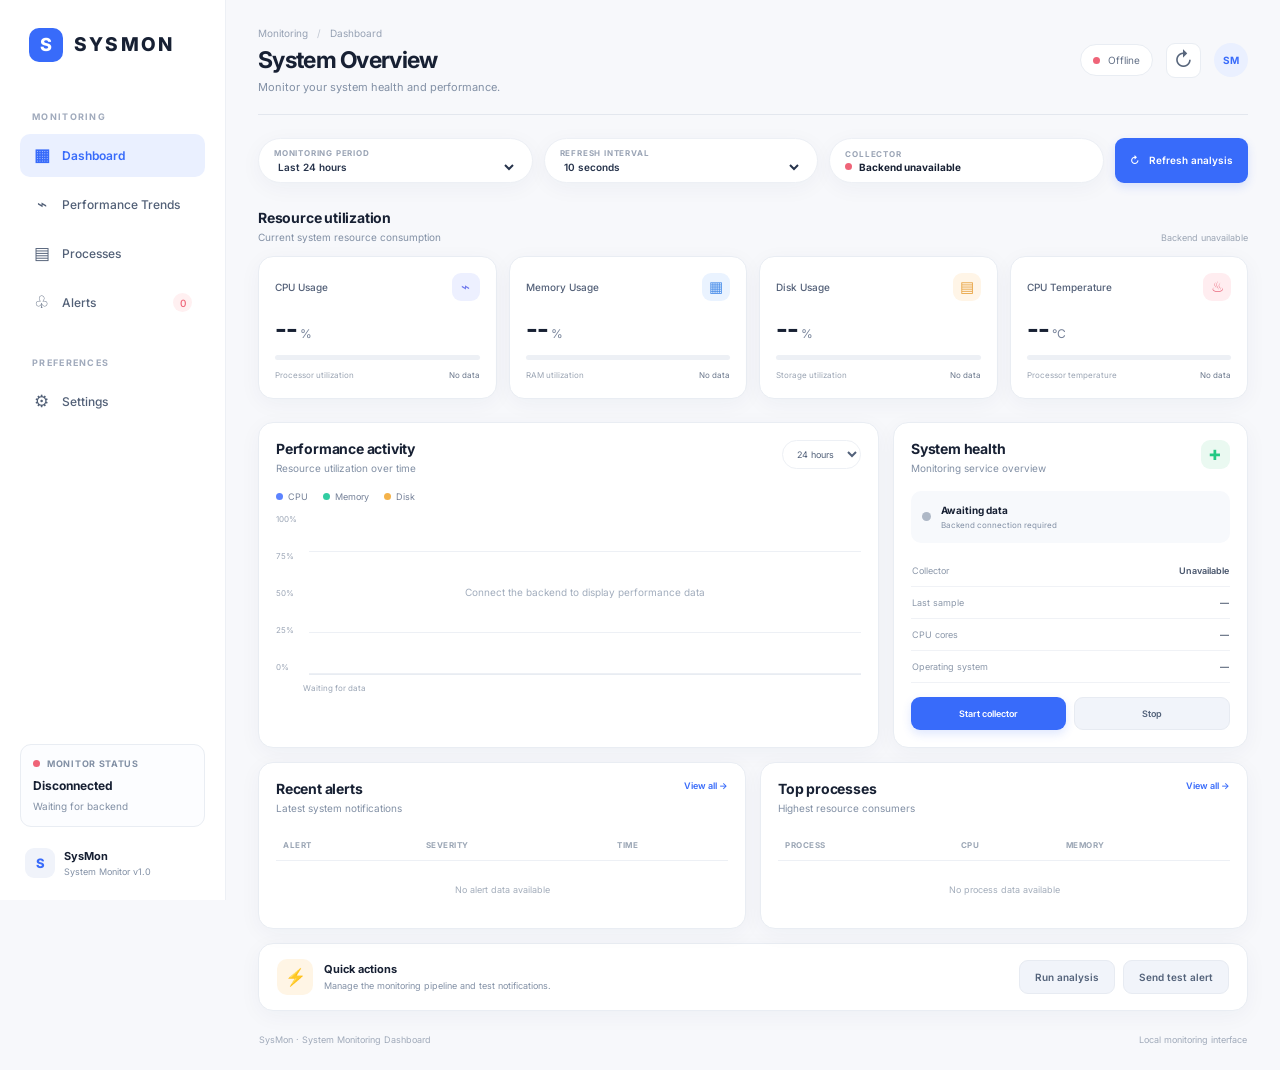
==== web/index.html @ 6d251c58 "Merge branch 'main' of https://github.com/god-of-rta/SSL_Project into backend_construction2" ====
<!DOCTYPE html>
<html lang="en">

<head>
    <meta charset="UTF-8">
    <meta name="viewport" content="width=device-width, initial-scale=1.0">
    <meta name="theme-color" content="#f7f8fb">
    <title>SysMon | System Analytics</title>
    <link rel="stylesheet" href="style.css">
</head>

<body>

    <div class="app-layout">

        <!-- LEFT SIDEBAR -->
        <aside class="sidebar">
            <a href="index.html" class="brand">
                <div class="brand-mark">S</div>
                <div class="brand-name">SYSMON</div>
            </a>

            <div class="nav-caption">MONITORING</div>

            <nav class="nav-menu">
                <a href="index.html" class="nav-item active">
                    <span class="nav-icon">▦</span>
                    <span>Dashboard</span>
                </a>
                <a href="trends.html" class="nav-item">
                    <span class="nav-icon">⌁</span>
                    <span>Performance Trends</span>
                </a>
                <a href="processes.html" class="nav-item">
                    <span class="nav-icon">▤</span>
                    <span>Processes</span>
                </a>
                <a href="alerts.html" class="nav-item">
                    <span class="nav-icon">♧</span>
                    <span>Alerts</span>
                    <span class="nav-count" id="alertBadge">0</span>
                </a>
            </nav>

            <div class="nav-caption settings-caption">PREFERENCES</div>

            <nav class="nav-menu">
                <a href="settings.html" class="nav-item">
                    <span class="nav-icon">⚙</span>
                    <span>Settings</span>
                </a>
            </nav>

            <div class="sidebar-spacer"></div>

            <div class="sidebar-status">
                <div class="status-heading">
                    <span class="status-indicator" id="sidebarDot"></span>
                    <span>MONITOR STATUS</span>
                </div>
                <strong id="sidebarStatus">Disconnected</strong>
                <small id="sidebarSubstatus">Waiting for backend</small>
            </div>

            <div class="sidebar-footer">
                <span class="footer-logo">S</span>
                <div>
                    <strong>SysMon</strong>
                    <small>System Monitor v1.0</small>
                </div>
            </div>
        </aside>


        <!-- MAIN WORKSPACE -->
        <main class="workspace">

            <!-- TOP HEADER -->
            <header class="topbar">
                <div class="page-heading">
                    <div class="breadcrumb">Monitoring <span>/</span> Dashboard</div>
                    <h1>System Overview</h1>
                    <p>Monitor your system health and performance.</p>
                </div>

                <div class="header-actions">
                    <div class="connection-pill" id="connectionPill">
                        <span class="status-indicator"></span>
                        <span id="connectionText">Offline</span>
                    </div>
                    <button class="icon-button" id="headerRefresh" title="Refresh data">↻</button>
                    <div class="user-avatar">SM</div>
                </div>
            </header>


            <!-- FILTER / CONTROL ROW -->
            <section class="filter-row">
                <div class="filter-control">
                    <label>MONITORING PERIOD</label>
                    <select id="dashboardRange">
                        <option value="1h">Last 1 hour</option>
                        <option value="24h" selected>Last 24 hours</option>
                        <option value="7d">Last 7 days</option>
                    </select>
                </div>

                <div class="filter-control">
                    <label>REFRESH INTERVAL</label>
                    <select id="refreshInterval">
                        <option value="5">5 seconds</option>
                        <option value="10" selected>10 seconds</option>
                        <option value="30">30 seconds</option>
                        <option value="60">1 minute</option>
                    </select>
                </div>

                <div class="filter-control filter-status">
                    <label>COLLECTOR</label>
                    <div class="collector-value">
                        <span class="status-indicator" id="collectorDot"></span>
                        <strong id="collectorStatus">Not running</strong>
                    </div>
                </div>

                <button class="primary-button refresh-button" id="refreshAnalysis">
                    ↻ &nbsp; Refresh analysis
                </button>
            </section>


            <!-- METRICS -->
            <section class="content-section">
                <div class="section-title-row">
                    <div>
                        <h2>Resource utilization</h2>
                        <p>Current system resource consumption</p>
                    </div>
                    <span class="section-note" id="lastUpdated">Last updated —</span>
                </div>

                <div class="metrics-grid">

                    <article class="metric-card">
                        <div class="metric-header">
                            <span class="metric-label">CPU Usage</span>
                            <span class="metric-symbol cpu-symbol">⌁</span>
                        </div>
                        <div class="metric-value-row">
                            <strong id="cpuValue">--</strong>
                            <span class="metric-unit">%</span>
                        </div>
                        <div class="metric-track">
                            <div class="metric-fill cpu-fill" id="cpuBar"></div>
                        </div>
                        <div class="metric-footer">
                            <span>Processor utilization</span>
                            <span id="cpuMeta">No data</span>
                        </div>
                    </article>

                    <article class="metric-card">
                        <div class="metric-header">
                            <span class="metric-label">Memory Usage</span>
                            <span class="metric-symbol memory-symbol">▦</span>
                        </div>
                        <div class="metric-value-row">
                            <strong id="memoryValue">--</strong>
                            <span class="metric-unit">%</span>
                        </div>
                        <div class="metric-track">
                            <div class="metric-fill memory-fill" id="memoryBar"></div>
                        </div>
                        <div class="metric-footer">
                            <span>RAM utilization</span>
                            <span id="memoryMeta">No data</span>
                        </div>
                    </article>

                    <article class="metric-card">
                        <div class="metric-header">
                            <span class="metric-label">Disk Usage</span>
                            <span class="metric-symbol disk-symbol">▤</span>
                        </div>
                        <div class="metric-value-row">
                            <strong id="diskValue">--</strong>
                            <span class="metric-unit">%</span>
                        </div>
                        <div class="metric-track">
                            <div class="metric-fill disk-fill" id="diskBar"></div>
                        </div>
                        <div class="metric-footer">
                            <span>Storage utilization</span>
                            <span id="diskMeta">No data</span>
                        </div>
                    </article>

                    <article class="metric-card">
                        <div class="metric-header">
                            <span class="metric-label">CPU Temperature</span>
                            <span class="metric-symbol temp-symbol">♨</span>
                        </div>
                        <div class="metric-value-row">
                            <strong id="temperatureValue">--</strong>
                            <span class="metric-unit">°C</span>
                        </div>
                        <div class="metric-track">
                            <div class="metric-fill temp-fill" id="temperatureBar"></div>
                        </div>
                        <div class="metric-footer">
                            <span>Processor temperature</span>
                            <span id="temperatureMeta">No data</span>
                        </div>
                    </article>
                </div>
            </section>


            <!-- CHART + SYSTEM HEALTH -->
            <section class="middle-grid">

                <article class="panel activity-panel">
                    <div class="panel-heading">
                        <div>
                            <h2>Performance activity</h2>
                            <p>Resource utilization over time</p>
                        </div>
                        <select id="chartRange" class="small-select">
                            <option value="1h">1 hour</option>
                            <option value="24h" selected>24 hours</option>
                            <option value="7d">7 days</option>
                        </select>
                    </div>

                    <div class="chart-legend">
                        <span><i class="legend-dot cpu-legend"></i> CPU</span>
                        <span><i class="legend-dot memory-legend"></i> Memory</span>
                        <span><i class="legend-dot disk-legend"></i> Disk</span>
                    </div>

                    <div class="chart-container">
                        <div class="chart-y-labels">
                            <span>100%</span>
                            <span>75%</span>
                            <span>50%</span>
                            <span>25%</span>
                            <span>0%</span>
                        </div>
                        <div class="chart-area" id="performanceChart">
                            <div class="chart-empty">Waiting for monitoring data</div>
                        </div>
                    </div>
                    <div class="chart-x-labels" id="chartLabels">
                        <span>Waiting for data</span>
                    </div>
                </article>


                <article class="panel health-panel">
                    <div class="panel-heading">
                        <div>
                            <h2>System health</h2>
                            <p>Monitoring service overview</p>
                        </div>
                        <span class="health-icon">✚</span>
                    </div>

                    <div class="health-status" id="healthStatus">
                        <span class="health-status-dot"></span>
                        <div>
                            <strong>Awaiting data</strong>
                            <small>Backend connection required</small>
                        </div>
                    </div>

                    <div class="health-row">
                        <span>Collector</span>
                        <strong id="healthCollector">Unknown</strong>
                    </div>
                    <div class="health-row">
                        <span>Last sample</span>
                        <strong id="healthSample">—</strong>
                    </div>
                    <div class="health-row">
                        <span>CPU cores</span>
                        <strong id="healthCores">—</strong>
                    </div>
                    <div class="health-row">
                        <span>Operating system</span>
                        <strong id="healthOS">—</strong>
                    </div>

                    <div class="health-actions">
                        <button class="primary-button" id="startCollector">Start collector</button>
                        <button class="secondary-button" id="stopCollector">Stop</button>
                    </div>
                </article>
            </section>


            <!-- ALERTS + PROCESSES -->
            <section class="bottom-grid">

                <article class="panel table-panel">
                    <div class="panel-heading">
                        <div>
                            <h2>Recent alerts</h2>
                            <p>Latest system notifications</p>
                        </div>
                        <a href="alerts.html" class="view-link">View all →</a>
                    </div>

                    <div class="table-wrap">
                        <table>
                            <thead>
                                <tr>
                                    <th>ALERT</th>
                                    <th>SEVERITY</th>
                                    <th>TIME</th>
                                </tr>
                            </thead>
                            <tbody id="recentAlerts">
                                <tr>
                                    <td colspan="3" class="empty-cell">No alert data available</td>
                                </tr>
                            </tbody>
                        </table>
                    </div>
                </article>


                <article class="panel table-panel">
                    <div class="panel-heading">
                        <div>
                            <h2>Top processes</h2>
                            <p>Highest resource consumers</p>
                        </div>
                        <a href="processes.html" class="view-link">View all →</a>
                    </div>

                    <div class="table-wrap">
                        <table>
                            <thead>
                                <tr>
                                    <th>PROCESS</th>
                                    <th>CPU</th>
                                    <th>MEMORY</th>
                                </tr>
                            </thead>
                            <tbody id="topProcesses">
                                <tr>
                                    <td colspan="3" class="empty-cell">No process data available</td>
                                </tr>
                            </tbody>
                        </table>
                    </div>
                </article>
            </section>


            <!-- SYSTEM CONTROLS -->
            <section class="panel action-panel">
                <div class="action-description">
                    <div class="action-icon">⚡</div>
                    <div>
                        <h2>Quick actions</h2>
                        <p>Manage the monitoring pipeline and test notifications.</p>
                    </div>
                </div>
                <div class="action-buttons">
                    <button class="secondary-button" id="runPipeline">Run analysis</button>
                    <button class="secondary-button" id="sendTestAlert">Send test alert</button>
                </div>
            </section>


            <footer class="page-footer">
                <span>SysMon · System Monitoring Dashboard</span>
                <span>Local monitoring interface</span>
            </footer>

        </main>
    </div>

    <div class="toast-container" id="toastContainer" aria-live="polite"></div>

    <script src="js/app.js"></script>
</body>

</html>
---- web/style.css ----
@import url('https://fonts.googleapis.com/css2?family=Inter:wght@400;500;600;700;800&display=swap');

:root {
    --bg: #f7f8fb;
    --white: #ffffff;
    --text: #172033;
    --muted: #8290a5;
    --blue: #386bfa;
    --blue-soft: #eaf0ff;
    --border: #e9edf3;
    --green: #22c983;
    --orange: #f5ad36;
    --red: #ef6478;
    --shadow: 0 5px 22px rgba(34, 53, 87, .045);
}

* {
    margin: 0;
    padding: 0;
    box-sizing: border-box;
}

body {
    background: var(--bg);
    color: var(--text);
    font-family: 'Inter', 'Segoe UI', Arial, sans-serif;
    font-size: 13px;
    -webkit-font-smoothing: antialiased;
}

button,
select {
    font: inherit;
}

button {
    cursor: pointer;
}

.app-layout {
    display: flex;
    min-height: 100vh;
}

/* SIDEBAR */

.sidebar {
    width: 226px;
    min-width: 226px;
    min-height: 100vh;
    position: sticky;
    top: 0;
    height: 100vh;
    background: var(--white);
    border-right: 1px solid #edf0f5;
    padding: 23px 20px 18px;
    display: flex;
    flex-direction: column;
}

.brand {
    display: flex;
    align-items: center;
    gap: 11px;
    text-decoration: none;
    color: var(--text);
    padding: 0 9px;
    height: 43px;
    margin-bottom: 45px;
}

.brand-mark {
    height: 34px;
    width: 34px;
    border-radius: 10px;
    background: var(--blue);
    color: white;
    display: grid;
    place-items: center;
    font-size: 18px;
    font-weight: 800;
}

.brand-name {
    font-size: 19px;
    font-weight: 800;
    letter-spacing: 2.2px;
}

.nav-caption {
    color: #a0aabc;
    font-size: 9px;
    font-weight: 700;
    letter-spacing: 1.3px;
    padding: 0 12px;
    margin-bottom: 12px;
}

.nav-menu {
    display: flex;
    flex-direction: column;
    gap: 6px;
}

.nav-item {
    display: flex;
    align-items: center;
    gap: 12px;
    height: 43px;
    padding: 0 13px;
    text-decoration: none;
    color: #526077;
    font-size: 12px;
    font-weight: 500;
    border-radius: 10px;
    transition: .18s ease;
}

.nav-item:hover {
    background: #f4f6fc;
    color: var(--blue);
}

.nav-item.active {
    background: var(--blue-soft);
    color: var(--blue);
    font-weight: 600;
}

.nav-icon {
    width: 17px;
    text-align: center;
    font-size: 17px;
    line-height: 1;
}

.nav-count {
    margin-left: auto;
    min-width: 19px;
    height: 19px;
    padding: 0 5px;
    display: grid;
    place-items: center;
    border-radius: 20px;
    background: #fff0f1;
    color: var(--red);
    font-size: 10px;
}

.settings-caption {
    margin-top: 33px;
}

.sidebar-spacer {
    flex: 1;
}

.sidebar-status {
    border: 1px solid var(--border);
    border-radius: 11px;
    padding: 13px 12px;
    background: #fcfdff;
    margin-bottom: 17px;
}

.status-heading {
    display: flex;
    align-items: center;
    gap: 7px;
    color: var(--muted);
    font-size: 9px;
    font-weight: 700;
    letter-spacing: .7px;
    margin-bottom: 9px;
}

.status-indicator {
    height: 7px;
    width: 7px;
    background: #a9b2c1;
    border-radius: 50%;
    display: inline-block;
    flex-shrink: 0;
}

.status-indicator.online {
    background: var(--green);
    box-shadow: 0 0 0 3px #e6f8ef;
}

.status-indicator.offline {
    background: var(--red);
}

.sidebar-status>strong {
    display: block;
    font-size: 12px;
    margin-bottom: 4px;
}

.sidebar-status>small {
    color: var(--muted);
    font-size: 10px;
}

.sidebar-footer {
    display: flex;
    align-items: center;
    gap: 9px;
    padding: 4px 5px;
}

.footer-logo {
    width: 30px;
    height: 30px;
    background: #f0f3fa;
    border-radius: 9px;
    display: grid;
    place-items: center;
    color: var(--blue);
    font-weight: 800;
}

.sidebar-footer strong,
.sidebar-footer small {
    display: block;
}

.sidebar-footer strong {
    font-size: 11px;
}

.sidebar-footer small {
    color: var(--muted);
    font-size: 9px;
    margin-top: 3px;
}

/* WORKSPACE */

.workspace {
    flex: 1;
    min-width: 0;
    max-width: 1800px;
    padding: 27px 32px 20px;
    margin: 0 auto;
}

.topbar {
    min-height: 63px;
    display: flex;
    align-items: center;
    justify-content: space-between;
    padding-bottom: 20px;
    border-bottom: 1px solid #e3e7ee;
    margin-bottom: 23px;
}

.breadcrumb {
    color: #97a2b4;
    font-size: 10px;
    margin-bottom: 7px;
}

.breadcrumb span {
    margin: 0 6px;
    color: #c0c7d2;
}

.page-heading h1 {
    font-size: 23px;
    line-height: 1.25;
    font-weight: 700;
    letter-spacing: -.7px;
}

.page-heading p {
    font-size: 11px;
    color: var(--muted);
    margin-top: 5px;
}

.header-actions {
    display: flex;
    align-items: center;
    gap: 13px;
}

.connection-pill {
    display: flex;
    align-items: center;
    gap: 8px;
    color: #647187;
    font-size: 10px;
    background: white;
    border: 1px solid var(--border);
    border-radius: 30px;
    padding: 9px 12px;
}

.icon-button {
    border: 1px solid var(--border);
    background: white;
    color: #58667c;
    border-radius: 9px;
    height: 35px;
    width: 35px;
    font-size: 20px;
}

.icon-button:hover {
    color: var(--blue);
    background: var(--blue-soft);
}

.user-avatar {
    width: 34px;
    height: 34px;
    border-radius: 50%;
    display: grid;
    place-items: center;
    color: var(--blue);
    background: var(--blue-soft);
    font-size: 10px;
    font-weight: 700;
}

/* FILTERS */

.filter-row {
    display: grid;
    grid-template-columns: 1fr 1fr 1fr auto;
    gap: 11px;
    margin-bottom: 26px;
    align-items: end;
}

.filter-control {
    height: 45px;
    border-radius: 28px;
    background: white;
    border: 1px solid #edf0f5;
    padding: 5px 15px 4px;
    display: flex;
    flex-direction: column;
    justify-content: center;
    box-shadow: var(--shadow);
}

.filter-control label {
    color: #9aa4b5;
    font-size: 8px;
    letter-spacing: .8px;
    font-weight: 700;
    margin-bottom: 2px;
}

.filter-control select {
    border: 0;
    outline: 0;
    background: transparent;
    color: #26334b;
    font-size: 10px;
    font-weight: 600;
    width: 100%;
    cursor: pointer;
}

.collector-value {
    display: flex;
    align-items: center;
    gap: 7px;
    font-size: 10px;
}

.primary-button,
.secondary-button {
    border: 0;
    border-radius: 9px;
    min-height: 39px;
    padding: 0 15px;
    font-size: 10px;
    font-weight: 600;
    transition: .2s ease;
}

.primary-button {
    background: var(--blue);
    color: white;
    box-shadow: 0 4px 10px rgba(56, 107, 250, .16);
}

.primary-button:hover {
    background: #2858df;
    transform: translateY(-1px);
}

.secondary-button {
    background: #f1f4fa;
    color: #53627a;
    border: 1px solid #e7ebf2;
}

.secondary-button:hover {
    background: #e8edfa;
    color: var(--blue);
}

.refresh-button {
    height: 45px;
    white-space: nowrap;
}

/* SECTION HEADINGS */

.content-section {
    margin-bottom: 23px;
}

.section-title-row {
    display: flex;
    align-items: end;
    justify-content: space-between;
    margin-bottom: 13px;
}

.section-title-row h2,
.panel-heading h2 {
    font-size: 14px;
    font-weight: 700;
    letter-spacing: -.2px;
}

.section-title-row p,
.panel-heading p {
    color: var(--muted);
    font-size: 10px;
    margin-top: 5px;
}

.section-note {
    font-size: 9px;
    color: #9ba5b4;
}

/* METRICS */

.metrics-grid {
    display: grid;
    grid-template-columns: repeat(4, minmax(0, 1fr));
    gap: 12px;
}

.metric-card {
    background: white;
    border: 1px solid #e9edf3;
    border-radius: 15px;
    min-height: 143px;
    padding: 16px 16px 13px;
    box-shadow: var(--shadow);
    transition: .2s ease;
}

.metric-card:hover,
.panel:hover {
    box-shadow: 0 8px 25px rgba(34, 53, 87, .065);
}

.metric-header {
    display: flex;
    align-items: center;
    justify-content: space-between;
}

.metric-label {
    font-size: 10px;
    color: #536078;
    font-weight: 500;
}

.metric-symbol {
    width: 28px;
    height: 28px;
    display: grid;
    place-items: center;
    border-radius: 9px;
    font-size: 15px;
}

.cpu-symbol {
    background: #edf0ff;
    color: #6f79ed;
}

.memory-symbol {
    background: #eaf3ff;
    color: #478ce9;
}

.disk-symbol {
    background: #fff5e7;
    color: #e7a03c;
}

.temp-symbol {
    background: #ffedf0;
    color: #e9697d;
}

.metric-value-row {
    display: flex;
    align-items: baseline;
    gap: 3px;
    margin: 12px 0 11px;
}

.metric-value-row strong {
    font-size: 26px;
    font-weight: 700;
    letter-spacing: -1px;
}

.metric-unit {
    font-size: 12px;
    color: #758198;
}

.metric-track {
    height: 5px;
    border-radius: 20px;
    background: #edf0f5;
    overflow: hidden;
}

.metric-fill {
    height: 100%;
    width: 0;
    border-radius: 20px;
    transition: width .4s ease;
}

.cpu-fill {
    background: #777cf0;
}

.memory-fill {
    background: #5592f3;
}

.disk-fill {
    background: #f2b24c;
}

.temp-fill {
    background: #ed7785;
}

.metric-footer {
    display: flex;
    justify-content: space-between;
    gap: 8px;
    color: #9aa4b3;
    font-size: 8px;
    margin-top: 10px;
}

.metric-footer span:last-child {
    color: #68758a;
}

/* PANELS AND CHARTS */

.middle-grid {
    display: grid;
    grid-template-columns: minmax(0, 1.75fr) minmax(250px, 1fr);
    gap: 14px;
    margin-bottom: 14px;
}

.panel {
    background: white;
    border: 1px solid #e9edf3;
    border-radius: 15px;
    box-shadow: var(--shadow);
    padding: 17px;
    min-width: 0;
    transition: box-shadow .2s ease;
}

.panel-heading {
    display: flex;
    justify-content: space-between;
    align-items: flex-start;
    gap: 10px;
}

.small-select {
    border: 1px solid #edf0f5;
    border-radius: 20px;
    padding: 7px 10px;
    color: #52617a;
    background: white;
    font-size: 9px;
    outline: none;
}

.chart-legend {
    display: flex;
    gap: 15px;
    margin-top: 17px;
    margin-bottom: 9px;
}

.chart-legend span {
    display: flex;
    align-items: center;
    gap: 5px;
    color: #758198;
    font-size: 9px;
}

.legend-dot {
    height: 7px;
    width: 7px;
    border-radius: 50%;
}

.cpu-legend {
    background: #5c83ff;
}

.memory-legend {
    background: #32cda2;
}

.disk-legend {
    background: #f4b24a;
}

.chart-container {
    height: 164px;
    display: flex;
    gap: 12px;
}

.chart-y-labels {
    display: flex;
    flex-direction: column;
    justify-content: space-between;
    color: #9ca6b6;
    font-size: 8px;
    padding: 3px 0;
}

.chart-area {
    flex: 1;
    position: relative;
    min-width: 0;
    background: repeating-linear-gradient(to bottom,
            transparent 0,
            transparent calc(25% - 1px),
            #edf0f5 calc(25% - 1px),
            #edf0f5 25%);
    border-bottom: 1px solid #e8ecf2;
}

.chart-empty {
    position: absolute;
    inset: 0;
    display: grid;
    place-items: center;
    color: #a2adbd;
    font-size: 10px;
}

.chart-svg {
    width: 100%;
    height: 100%;
    overflow: visible;
}

.chart-x-labels {
    display: flex;
    justify-content: space-between;
    padding: 8px 0 0 27px;
    color: #9aa5b5;
    font-size: 8px;
}

/* HEALTH PANEL */

.health-icon {
    width: 29px;
    height: 29px;
    display: grid;
    place-items: center;
    border-radius: 9px;
    color: var(--green);
    background: #eaf9f1;
    font-size: 14px;
}

.health-status {
    display: flex;
    align-items: center;
    gap: 10px;
    padding: 13px 11px;
    margin: 17px 0 12px;
    border-radius: 10px;
    background: #f7f9fc;
}

.health-status-dot {
    height: 9px;
    width: 9px;
    border-radius: 50%;
    background: #aeb8c6;
}

.health-status strong,
.health-status small {
    display: block;
}

.health-status strong {
    font-size: 10px;
}

.health-status small {
    font-size: 8px;
    color: var(--muted);
    margin-top: 4px;
}

.health-row {
    display: flex;
    justify-content: space-between;
    gap: 10px;
    padding: 10px 1px;
    border-bottom: 1px solid #f0f2f6;
    font-size: 9px;
}

.health-row span {
    color: #8c98aa;
}

.health-row strong {
    color: #46536a;
    font-size: 9px;
    font-weight: 600;
    text-align: right;
}

.health-actions {
    display: flex;
    gap: 8px;
    margin-top: 14px;
}

.health-actions button {
    flex: 1;
    min-height: 33px;
    padding: 0 8px;
    font-size: 9px;
}

/* TABLES */

.bottom-grid {
    display: grid;
    grid-template-columns: repeat(2, minmax(0, 1fr));
    gap: 14px;
    margin-bottom: 14px;
}

.table-panel {
    padding: 17px 17px 10px;
}

.view-link {
    color: var(--blue);
    text-decoration: none;
    font-size: 9px;
    font-weight: 600;
    white-space: nowrap;
}

.view-link:hover {
    text-decoration: underline;
}

.table-wrap {
    width: 100%;
    overflow-x: auto;
    margin-top: 16px;
}

table {
    width: 100%;
    border-collapse: collapse;
    text-align: left;
    white-space: nowrap;
}

thead th {
    color: #9ba6b5;
    font-size: 8px;
    font-weight: 700;
    letter-spacing: .5px;
    padding: 10px 7px;
    border-bottom: 1px solid #edf0f5;
}

tbody td {
    font-size: 9px;
    color: #536078;
    padding: 12px 7px;
    border-bottom: 1px solid #f1f3f7;
}

tbody tr:last-child td {
    border-bottom: 0;
}

.empty-cell {
    text-align: center;
    color: #a3adbb;
    padding: 23px 5px;
}

.severity {
    display: inline-block;
    padding: 4px 7px;
    border-radius: 5px;
    font-size: 8px;
    font-weight: 600;
}

.severity.critical {
    color: #d94c61;
    background: #fff0f1;
}

.severity.warning {
    color: #c58a26;
    background: #fff7e8;
}

.severity.info {
    color: #417edb;
    background: #edf4ff;
}

/* QUICK ACTIONS */

.action-panel {
    display: flex;
    align-items: center;
    justify-content: space-between;
    gap: 18px;
    padding: 15px 18px;
    margin-bottom: 18px;
}

.action-description {
    display: flex;
    align-items: center;
    gap: 11px;
}

.action-icon {
    height: 36px;
    width: 36px;
    display: grid;
    place-items: center;
    color: #e8a137;
    background: #fff5e5;
    border-radius: 10px;
    font-size: 17px;
}

.action-description h2 {
    font-size: 11px;
    margin-bottom: 4px;
}

.action-description p {
    font-size: 9px;
    color: var(--muted);
}

.action-buttons {
    display: flex;
    gap: 8px;
}

.action-buttons button {
    min-height: 34px;
}

.page-footer {
    display: flex;
    justify-content: space-between;
    color: #a0aaba;
    font-size: 9px;
    padding: 5px 1px;
}

/* TOASTS */

.toast-container {
    position: fixed;
    top: 20px;
    right: 20px;
    z-index: 1000;
    display: flex;
    flex-direction: column;
    gap: 9px;
}

.toast {
    background: white;
    border: 1px solid var(--border);
    box-shadow: 0 8px 28px rgba(20, 35, 60, .12);
    border-radius: 10px;
    padding: 13px 16px;
    min-width: 240px;
    max-width: 340px;
    font-size: 11px;
    animation: toast-in .2s ease;
}

.toast.success {
    border-left: 3px solid var(--green);
}

.toast.error {
    border-left: 3px solid var(--red);
}

.toast.info {
    border-left: 3px solid var(--blue);
}

@keyframes toast-in {
    from {
        opacity: 0;
        transform: translateY(-7px);
    }

    to {
        opacity: 1;
        transform: translateY(0);
    }
}

/* RESPONSIVE */

@media (min-width: 1500px) {
    .workspace {
        padding-left: 42px;
        padding-right: 42px;
    }

    .metric-card {
        min-height: 153px;
        padding: 19px;
    }
}

@media (max-width: 1100px) {
    .workspace {
        padding: 24px 20px;
    }

    .sidebar {
        width: 205px;
        min-width: 205px;
    }

    .filter-row {
        grid-template-columns: repeat(2, minmax(0, 1fr));
    }

    .metrics-grid {
        grid-template-columns: repeat(2, minmax(0, 1fr));
    }

    .middle-grid {
        grid-template-columns: minmax(0, 1.4fr) minmax(230px, 1fr);
    }
}

@media (max-width: 760px) {
    .sidebar {
        width: 65px;
        min-width: 65px;
        padding: 18px 8px;
    }

    .brand {
        padding: 0;
        justify-content: center;
        margin-bottom: 35px;
    }

    .brand-name,
    .nav-caption,
    .nav-item span:not(.nav-icon),
    .sidebar-status,
    .sidebar-footer>div {
        display: none;
    }

    .nav-item {
        justify-content: center;
        padding: 0;
    }

    .nav-icon {
        font-size: 19px;
    }

    .workspace {
        padding: 19px 13px;
    }

    .middle-grid,
    .bottom-grid {
        grid-template-columns: 1fr;
    }

    .filter-row {
        grid-template-columns: 1fr 1fr;
    }

    .filter-status {
        display: none;
    }

    .topbar {
        align-items: flex-start;
    }

    .page-heading h1 {
        font-size: 19px;
    }

    .connection-pill {
        display: none;
    }

    .action-panel {
        align-items: flex-start;
        flex-direction: column;
    }
}

@media (max-width: 450px) {
    .metrics-grid {
        grid-template-columns: 1fr;
    }

    .filter-row {
        grid-template-columns: 1fr;
    }

    .refresh-button {
        width: 100%;
    }

    .header-actions {
        gap: 6px;
    }

    .page-footer {
        flex-direction: column;
        gap: 6px;
    }
}
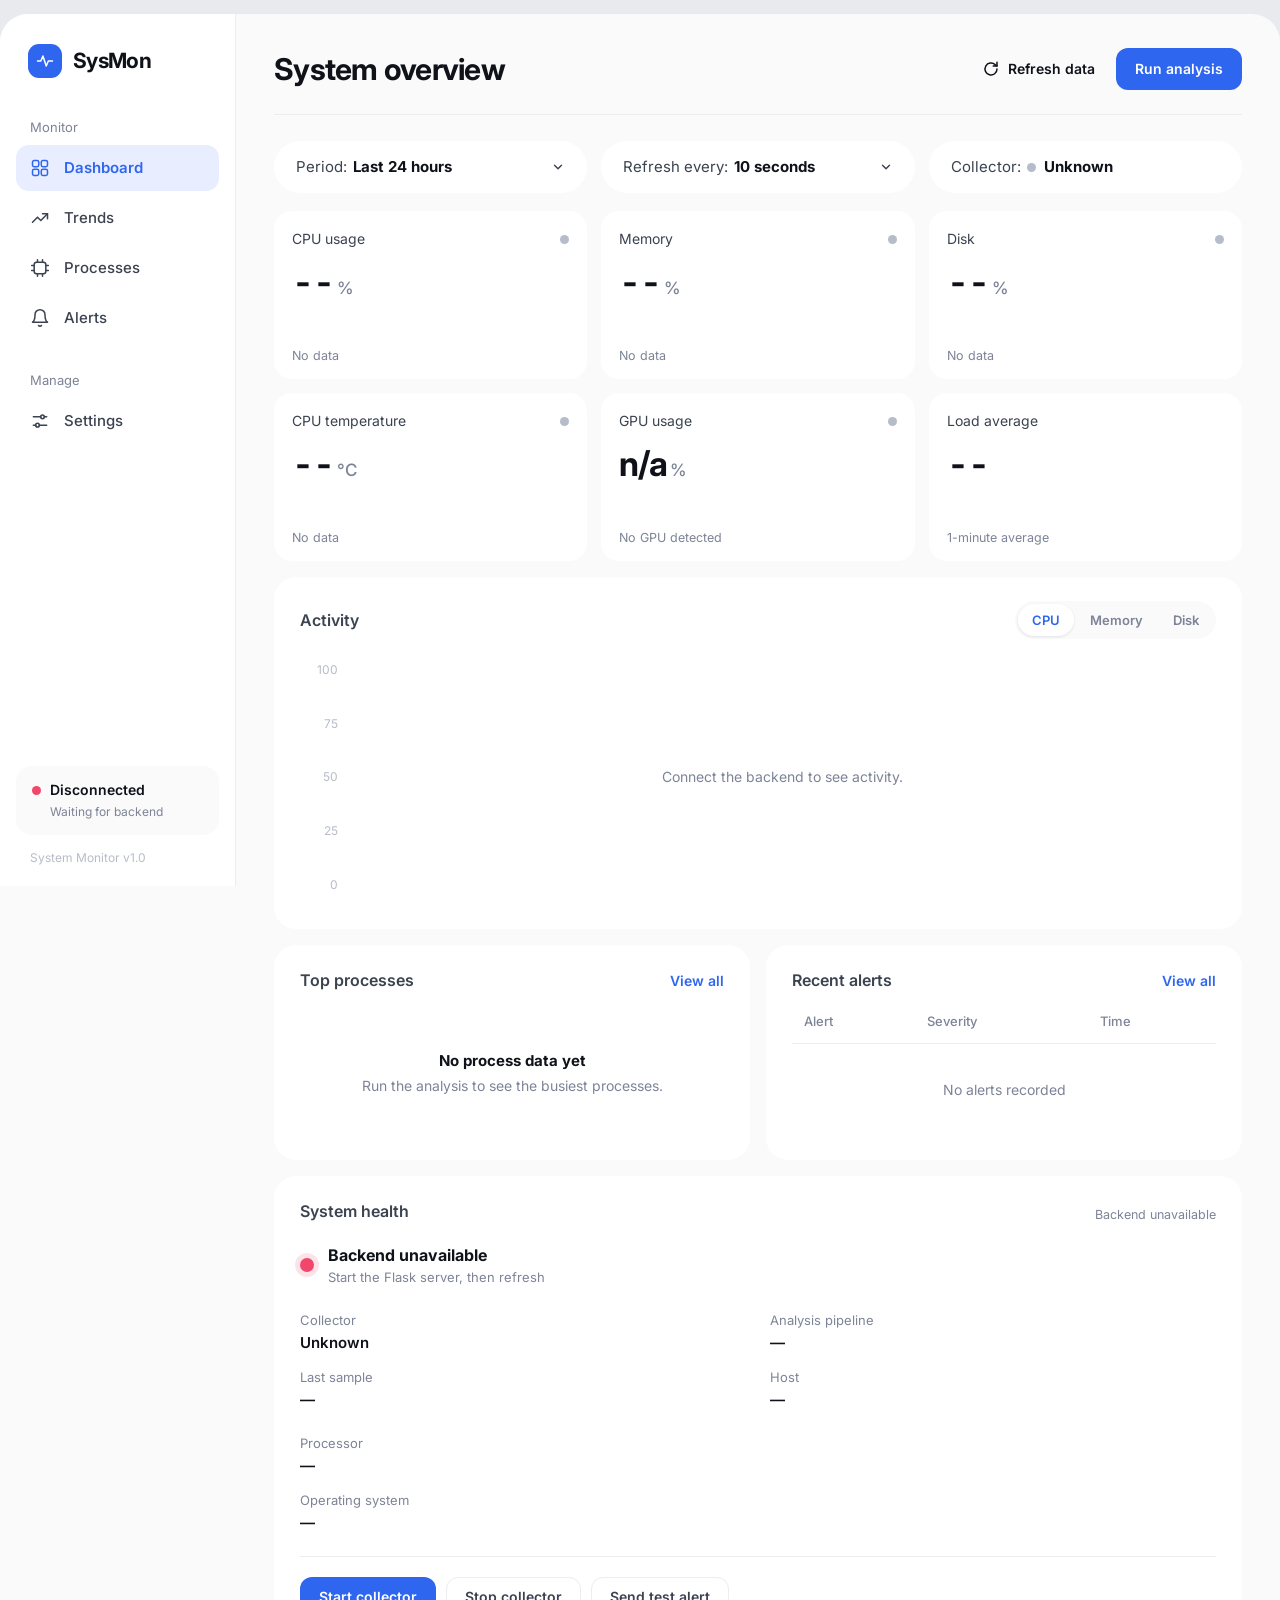
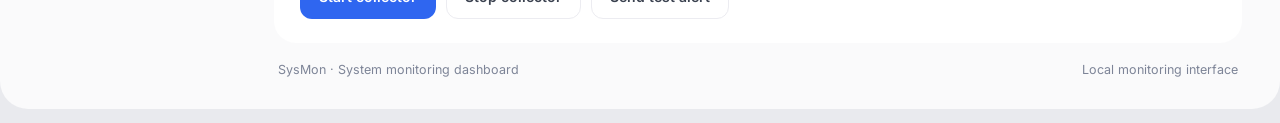
==== commit dccb2419: "feat(p3): expand frontend pages and functionality" ====
--- a/web/index.html
+++ b/web/index.html
@@ -4,267 +4,184 @@
 <head>
     <meta charset="UTF-8">
     <meta name="viewport" content="width=device-width, initial-scale=1.0">
-    <meta name="theme-color" content="#f7f8fb">
-    <title>SysMon | System Analytics</title>
+    <meta name="theme-color" content="#e9eaee">
+    <title>SysMon | Dashboard</title>
     <link rel="stylesheet" href="style.css">
 </head>
 
-<body>
-
-    <div class="app-layout">
-
-        <!-- LEFT SIDEBAR -->
-        <aside class="sidebar">
-            <a href="index.html" class="brand">
-                <div class="brand-mark">S</div>
-                <div class="brand-name">SYSMON</div>
-            </a>
-
-            <div class="nav-caption">MONITORING</div>
-
-            <nav class="nav-menu">
-                <a href="index.html" class="nav-item active">
-                    <span class="nav-icon">▦</span>
-                    <span>Dashboard</span>
-                </a>
-                <a href="trends.html" class="nav-item">
-                    <span class="nav-icon">⌁</span>
-                    <span>Performance Trends</span>
-                </a>
-                <a href="processes.html" class="nav-item">
-                    <span class="nav-icon">▤</span>
-                    <span>Processes</span>
-                </a>
-                <a href="alerts.html" class="nav-item">
-                    <span class="nav-icon">♧</span>
-                    <span>Alerts</span>
-                    <span class="nav-count" id="alertBadge">0</span>
-                </a>
-            </nav>
-
-            <div class="nav-caption settings-caption">PREFERENCES</div>
-
-            <nav class="nav-menu">
-                <a href="settings.html" class="nav-item">
-                    <span class="nav-icon">⚙</span>
-                    <span>Settings</span>
-                </a>
-            </nav>
-
-            <div class="sidebar-spacer"></div>
-
-            <div class="sidebar-status">
-                <div class="status-heading">
-                    <span class="status-indicator" id="sidebarDot"></span>
-                    <span>MONITOR STATUS</span>
-                </div>
-                <strong id="sidebarStatus">Disconnected</strong>
-                <small id="sidebarSubstatus">Waiting for backend</small>
-            </div>
-
-            <div class="sidebar-footer">
-                <span class="footer-logo">S</span>
-                <div>
-                    <strong>SysMon</strong>
-                    <small>System Monitor v1.0</small>
-                </div>
-            </div>
-        </aside>
-
-
-        <!-- MAIN WORKSPACE -->
+<body data-page="dashboard">
+
+    <div class="shell">
+        <aside class="sidebar" id="sidebar"></aside>
+
         <main class="workspace">
 
-            <!-- TOP HEADER -->
             <header class="topbar">
-                <div class="page-heading">
-                    <div class="breadcrumb">Monitoring <span>/</span> Dashboard</div>
-                    <h1>System Overview</h1>
-                    <p>Monitor your system health and performance.</p>
-                </div>
-
+                <h1>System overview</h1>
                 <div class="header-actions">
-                    <div class="connection-pill" id="connectionPill">
-                        <span class="status-indicator"></span>
-                        <span id="connectionText">Offline</span>
-                    </div>
-                    <button class="icon-button" id="headerRefresh" title="Refresh data">↻</button>
-                    <div class="user-avatar">SM</div>
+                    <button class="btn btn-ghost" id="headerRefresh" type="button">
+                        <svg class="icon" width="18" height="18" viewBox="0 0 24 24" fill="none" stroke="currentColor"
+                            stroke-width="2" stroke-linecap="round" stroke-linejoin="round" aria-hidden="true">
+                            <path d="M20 12a8 8 0 1 1-2.5-5.8L20 8" />
+                            <path d="M20 3v5h-5" />
+                        </svg>
+                        Refresh data
+                    </button>
+                    <button class="btn btn-primary" id="refreshAnalysis" type="button">Run analysis</button>
                 </div>
             </header>
 
-
-            <!-- FILTER / CONTROL ROW -->
-            <section class="filter-row">
-                <div class="filter-control">
-                    <label>MONITORING PERIOD</label>
+            <!-- FILTER PILLS -->
+            <section class="pill-row" aria-label="Dashboard controls">
+                <label class="pill">
+                    <span>Period:</span>
                     <select id="dashboardRange">
-                        <option value="1h">Last 1 hour</option>
+                        <option value="1h">Last hour</option>
                         <option value="24h" selected>Last 24 hours</option>
                         <option value="7d">Last 7 days</option>
                     </select>
-                </div>
-
-                <div class="filter-control">
-                    <label>REFRESH INTERVAL</label>
+                </label>
+
+                <label class="pill">
+                    <span>Refresh every:</span>
                     <select id="refreshInterval">
                         <option value="5">5 seconds</option>
                         <option value="10" selected>10 seconds</option>
                         <option value="30">30 seconds</option>
                         <option value="60">1 minute</option>
                     </select>
-                </div>
-
-                <div class="filter-control filter-status">
-                    <label>COLLECTOR</label>
-                    <div class="collector-value">
-                        <span class="status-indicator" id="collectorDot"></span>
-                        <strong id="collectorStatus">Not running</strong>
-                    </div>
-                </div>
-
-                <button class="primary-button refresh-button" id="refreshAnalysis">
-                    ↻ &nbsp; Refresh analysis
-                </button>
-            </section>
-
-
-            <!-- METRICS -->
-            <section class="content-section">
-                <div class="section-title-row">
-                    <div>
-                        <h2>Resource utilization</h2>
-                        <p>Current system resource consumption</p>
-                    </div>
-                    <span class="section-note" id="lastUpdated">Last updated —</span>
-                </div>
-
-                <div class="metrics-grid">
-
-                    <article class="metric-card">
-                        <div class="metric-header">
-                            <span class="metric-label">CPU Usage</span>
-                            <span class="metric-symbol cpu-symbol">⌁</span>
-                        </div>
-                        <div class="metric-value-row">
-                            <strong id="cpuValue">--</strong>
-                            <span class="metric-unit">%</span>
-                        </div>
-                        <div class="metric-track">
-                            <div class="metric-fill cpu-fill" id="cpuBar"></div>
-                        </div>
-                        <div class="metric-footer">
-                            <span>Processor utilization</span>
-                            <span id="cpuMeta">No data</span>
-                        </div>
-                    </article>
-
-                    <article class="metric-card">
-                        <div class="metric-header">
-                            <span class="metric-label">Memory Usage</span>
-                            <span class="metric-symbol memory-symbol">▦</span>
-                        </div>
-                        <div class="metric-value-row">
-                            <strong id="memoryValue">--</strong>
-                            <span class="metric-unit">%</span>
-                        </div>
-                        <div class="metric-track">
-                            <div class="metric-fill memory-fill" id="memoryBar"></div>
-                        </div>
-                        <div class="metric-footer">
-                            <span>RAM utilization</span>
-                            <span id="memoryMeta">No data</span>
-                        </div>
-                    </article>
-
-                    <article class="metric-card">
-                        <div class="metric-header">
-                            <span class="metric-label">Disk Usage</span>
-                            <span class="metric-symbol disk-symbol">▤</span>
-                        </div>
-                        <div class="metric-value-row">
-                            <strong id="diskValue">--</strong>
-                            <span class="metric-unit">%</span>
-                        </div>
-                        <div class="metric-track">
-                            <div class="metric-fill disk-fill" id="diskBar"></div>
-                        </div>
-                        <div class="metric-footer">
-                            <span>Storage utilization</span>
-                            <span id="diskMeta">No data</span>
-                        </div>
-                    </article>
-
-                    <article class="metric-card">
-                        <div class="metric-header">
-                            <span class="metric-label">CPU Temperature</span>
-                            <span class="metric-symbol temp-symbol">♨</span>
-                        </div>
-                        <div class="metric-value-row">
-                            <strong id="temperatureValue">--</strong>
-                            <span class="metric-unit">°C</span>
-                        </div>
-                        <div class="metric-track">
-                            <div class="metric-fill temp-fill" id="temperatureBar"></div>
-                        </div>
-                        <div class="metric-footer">
-                            <span>Processor temperature</span>
-                            <span id="temperatureMeta">No data</span>
-                        </div>
-                    </article>
-                </div>
-            </section>
-
-
-            <!-- CHART + SYSTEM HEALTH -->
-            <section class="middle-grid">
-
-                <article class="panel activity-panel">
+                </label>
+
+                <div class="pill">
+                    <span>Collector:</span>
+                    <strong><span class="status-indicator" id="collectorDot"></span><span id="collectorStatus">Not
+                            running</span></strong>
+                </div>
+            </section>
+
+            <!-- STATS + ACTIVITY -->
+            <section class="dash-top">
+
+                <div class="stat-grid">
+                    <article class="stat-card">
+                        <div class="stat-head"><span>CPU usage</span><i class="level-dot" id="cpuLevel"></i></div>
+                        <div class="stat-value"><strong id="cpuValue">--</strong><span class="stat-unit">%</span></div>
+                        <svg class="spark" id="cpuSpark" viewBox="0 0 120 34" preserveAspectRatio="none"
+                            aria-hidden="true"></svg>
+                        <div class="stat-meta" id="cpuMeta">No data</div>
+                    </article>
+
+                    <article class="stat-card">
+                        <div class="stat-head"><span>Memory</span><i class="level-dot" id="memoryLevel"></i></div>
+                        <div class="stat-value"><strong id="memoryValue">--</strong><span class="stat-unit">%</span>
+                        </div>
+                        <svg class="spark" id="memorySpark" viewBox="0 0 120 34" preserveAspectRatio="none"
+                            aria-hidden="true"></svg>
+                        <div class="stat-meta" id="memoryMeta">No data</div>
+                    </article>
+
+                    <article class="stat-card">
+                        <div class="stat-head"><span>Disk</span><i class="level-dot" id="diskLevel"></i></div>
+                        <div class="stat-value"><strong id="diskValue">--</strong><span class="stat-unit">%</span></div>
+                        <svg class="spark" id="diskSpark" viewBox="0 0 120 34" preserveAspectRatio="none"
+                            aria-hidden="true"></svg>
+                        <div class="stat-meta" id="diskMeta">No data</div>
+                    </article>
+
+                    <article class="stat-card">
+                        <div class="stat-head"><span>CPU temperature</span><i class="level-dot"
+                                id="temperatureLevel"></i></div>
+                        <div class="stat-value"><strong id="temperatureValue">--</strong><span
+                                class="stat-unit">°C</span></div>
+                        <svg class="spark" id="temperatureSpark" viewBox="0 0 120 34" preserveAspectRatio="none"
+                            aria-hidden="true"></svg>
+                        <div class="stat-meta" id="temperatureMeta">No data</div>
+                    </article>
+
+                    <article class="stat-card">
+                        <div class="stat-head"><span>GPU usage</span><i class="level-dot" id="gpuLevel"></i></div>
+                        <div class="stat-value"><strong id="gpuValue">n/a</strong><span class="stat-unit">%</span></div>
+                        <svg class="spark" id="gpuSpark" viewBox="0 0 120 34" preserveAspectRatio="none"
+                            aria-hidden="true"></svg>
+                        <div class="stat-meta" id="gpuMeta">No GPU detected</div>
+                    </article>
+
+                    <article class="stat-card">
+                        <div class="stat-head"><span>Load average</span></div>
+                        <div class="stat-value"><strong id="loadValue">--</strong></div>
+                        <svg class="spark" id="loadSpark" viewBox="0 0 120 34" preserveAspectRatio="none"
+                            aria-hidden="true"></svg>
+                        <div class="stat-meta" id="loadMeta">1-minute average</div>
+                    </article>
+                </div>
+
+                <article class="panel">
                     <div class="panel-heading">
-                        <div>
-                            <h2>Performance activity</h2>
-                            <p>Resource utilization over time</p>
-                        </div>
-                        <select id="chartRange" class="small-select">
-                            <option value="1h">1 hour</option>
-                            <option value="24h" selected>24 hours</option>
-                            <option value="7d">7 days</option>
-                        </select>
-                    </div>
-
-                    <div class="chart-legend">
-                        <span><i class="legend-dot cpu-legend"></i> CPU</span>
-                        <span><i class="legend-dot memory-legend"></i> Memory</span>
-                        <span><i class="legend-dot disk-legend"></i> Disk</span>
-                    </div>
-
-                    <div class="chart-container">
-                        <div class="chart-y-labels">
-                            <span>100%</span>
-                            <span>75%</span>
-                            <span>50%</span>
-                            <span>25%</span>
-                            <span>0%</span>
-                        </div>
-                        <div class="chart-area" id="performanceChart">
-                            <div class="chart-empty">Waiting for monitoring data</div>
-                        </div>
-                    </div>
-                    <div class="chart-x-labels" id="chartLabels">
-                        <span>Waiting for data</span>
+                        <h2>Activity</h2>
+                        <div class="segmented" id="metricSwitch" role="group" aria-label="Metric shown in the chart">
+                            <button type="button" class="active" data-metric="cpu_pct">CPU</button>
+                            <button type="button" data-metric="mem_used_pct">Memory</button>
+                            <button type="button" data-metric="disk_used_pct">Disk</button>
+                        </div>
+                    </div>
+
+                    <div class="bars-wrap">
+                        <div class="bars-y" aria-hidden="true">
+                            <span>100</span><span>75</span><span>50</span><span>25</span><span>0</span>
+                        </div>
+                        <div class="bars" id="performanceChart" role="img" aria-label="Activity chart">
+                            <div class="empty-block">Waiting for monitoring data</div>
+                        </div>
+                        <div class="bars-x" id="chartLabels"></div>
                     </div>
                 </article>
-
-
-                <article class="panel health-panel">
+            </section>
+
+            <!-- PROCESSES + ALERTS -->
+            <section class="split">
+                <article class="panel">
                     <div class="panel-heading">
-                        <div>
-                            <h2>System health</h2>
-                            <p>Monitoring service overview</p>
-                        </div>
-                        <span class="health-icon">✚</span>
-                    </div>
-
+                        <h2>Top processes</h2>
+                        <a href="processes.html" class="link">View all</a>
+                    </div>
+                    <ul class="rank-list" id="topProcesses">
+                        <li class="empty-state"><strong>No process data yet</strong>Run the analysis to see the busiest
+                            processes.</li>
+                    </ul>
+                </article>
+
+                <article class="panel">
+                    <div class="panel-heading">
+                        <h2>Recent alerts</h2>
+                        <a href="alerts.html" class="link">View all</a>
+                    </div>
+                    <div class="table-wrap">
+                        <table>
+                            <thead>
+                                <tr>
+                                    <th>Alert</th>
+                                    <th>Severity</th>
+                                    <th>Time</th>
+                                </tr>
+                            </thead>
+                            <tbody id="recentAlerts">
+                                <tr>
+                                    <td colspan="3" class="empty-cell">No alerts recorded</td>
+                                </tr>
+                            </tbody>
+                        </table>
+                    </div>
+                </article>
+            </section>
+
+            <!-- HEALTH -->
+            <section class="panel">
+                <div class="panel-heading">
+                    <h2>System health</h2>
+                    <span class="stat-meta" id="lastUpdated" style="padding:0">Not updated yet</span>
+                </div>
+
+                <div class="health-body">
                     <div class="health-status" id="healthStatus">
                         <span class="health-status-dot"></span>
                         <div>
@@ -273,117 +190,43 @@
                         </div>
                     </div>
 
-                    <div class="health-row">
-                        <span>Collector</span>
-                        <strong id="healthCollector">Unknown</strong>
-                    </div>
-                    <div class="health-row">
-                        <span>Last sample</span>
-                        <strong id="healthSample">—</strong>
-                    </div>
-                    <div class="health-row">
-                        <span>CPU cores</span>
-                        <strong id="healthCores">—</strong>
-                    </div>
-                    <div class="health-row">
-                        <span>Operating system</span>
-                        <strong id="healthOS">—</strong>
-                    </div>
-
-                    <div class="health-actions">
-                        <button class="primary-button" id="startCollector">Start collector</button>
-                        <button class="secondary-button" id="stopCollector">Stop</button>
-                    </div>
-                </article>
-            </section>
-
-
-            <!-- ALERTS + PROCESSES -->
-            <section class="bottom-grid">
-
-                <article class="panel table-panel">
-                    <div class="panel-heading">
-                        <div>
-                            <h2>Recent alerts</h2>
-                            <p>Latest system notifications</p>
-                        </div>
-                        <a href="alerts.html" class="view-link">View all →</a>
-                    </div>
-
-                    <div class="table-wrap">
-                        <table>
-                            <thead>
-                                <tr>
-                                    <th>ALERT</th>
-                                    <th>SEVERITY</th>
-                                    <th>TIME</th>
-                                </tr>
-                            </thead>
-                            <tbody id="recentAlerts">
-                                <tr>
-                                    <td colspan="3" class="empty-cell">No alert data available</td>
-                                </tr>
-                            </tbody>
-                        </table>
-                    </div>
-                </article>
-
-
-                <article class="panel table-panel">
-                    <div class="panel-heading">
-                        <div>
-                            <h2>Top processes</h2>
-                            <p>Highest resource consumers</p>
-                        </div>
-                        <a href="processes.html" class="view-link">View all →</a>
-                    </div>
-
-                    <div class="table-wrap">
-                        <table>
-                            <thead>
-                                <tr>
-                                    <th>PROCESS</th>
-                                    <th>CPU</th>
-                                    <th>MEMORY</th>
-                                </tr>
-                            </thead>
-                            <tbody id="topProcesses">
-                                <tr>
-                                    <td colspan="3" class="empty-cell">No process data available</td>
-                                </tr>
-                            </tbody>
-                        </table>
-                    </div>
-                </article>
-            </section>
-
-
-            <!-- SYSTEM CONTROLS -->
-            <section class="panel action-panel">
-                <div class="action-description">
-                    <div class="action-icon">⚡</div>
-                    <div>
-                        <h2>Quick actions</h2>
-                        <p>Manage the monitoring pipeline and test notifications.</p>
-                    </div>
-                </div>
-                <div class="action-buttons">
-                    <button class="secondary-button" id="runPipeline">Run analysis</button>
-                    <button class="secondary-button" id="sendTestAlert">Send test alert</button>
-                </div>
-            </section>
-
+                    <dl class="kv">
+                        <dt>Collector</dt>
+                        <dd id="healthCollector">Unknown</dd>
+                        <dt>Last sample</dt>
+                        <dd id="healthSample">—</dd>
+                    </dl>
+                    <dl class="kv">
+                        <dt>Analysis pipeline</dt>
+                        <dd id="healthPipeline">—</dd>
+                        <dt>Host</dt>
+                        <dd id="healthHost">—</dd>
+                    </dl>
+                    <dl class="kv">
+                        <dt>Processor</dt>
+                        <dd id="healthCores">—</dd>
+                        <dt>Operating system</dt>
+                        <dd id="healthOS">—</dd>
+                    </dl>
+                </div>
+
+                <div class="health-actions">
+                    <button class="btn btn-primary" id="startCollector" type="button">Start collector</button>
+                    <button class="btn btn-quiet" id="stopCollector" type="button">Stop collector</button>
+                    <button class="btn btn-quiet" id="sendTestAlert" type="button">Send test alert</button>
+                </div>
+            </section>
 
             <footer class="page-footer">
-                <span>SysMon · System Monitoring Dashboard</span>
+                <span>SysMon · System monitoring dashboard</span>
                 <span>Local monitoring interface</span>
             </footer>
-
         </main>
     </div>
 
     <div class="toast-container" id="toastContainer" aria-live="polite"></div>
 
+    <script src="js/common.js"></script>
     <script src="js/app.js"></script>
 </body>
 
--- a/web/style.css
+++ b/web/style.css
@@ -1,17 +1,43 @@
-@import url('https://fonts.googleapis.com/css2?family=Inter:wght@400;500;600;700;800&display=swap');
-
+@import url('https://fonts.googleapis.com/css2?family=Inter:wght@400;500;600;700&display=swap');
+
+/* ------------------------------------------------------------------
+   SysMon design tokens
+   Reference language: pale canvas, one big rounded shell, flat white
+   cards, pill controls, a single blue accent.
+------------------------------------------------------------------- */
 :root {
-    --bg: #f7f8fb;
-    --white: #ffffff;
-    --text: #172033;
-    --muted: #8290a5;
-    --blue: #386bfa;
-    --blue-soft: #eaf0ff;
-    --border: #e9edf3;
-    --green: #22c983;
-    --orange: #f5ad36;
-    --red: #ef6478;
-    --shadow: 0 5px 22px rgba(34, 53, 87, .045);
+    --canvas: #e9eaee;
+    --shell: #fafafb;
+    --card: #ffffff;
+
+    --ink: #0f1218;
+    --ink-2: #3b4250;
+    --muted: #7d8497;
+    --faint: #b6bcc9;
+    --line: #ececf1;
+
+    --blue: #2f66f0;
+    --blue-deep: #2551c9;
+    --blue-soft: #e8eeff;
+    --track: #eff3ff;
+
+    --green: #22c55e;
+    --green-soft: #e3f8ec;
+    --amber: #f5a524;
+    --amber-soft: #fff3dc;
+    --red: #f0476b;
+    --red-soft: #ffe8ed;
+
+    --grad-blue: linear-gradient(180deg, #6b96ff 0%, #2f62e8 100%);
+    --grad-good: linear-gradient(90deg, #34d37d, #4ee08f);
+    --grad-warm: linear-gradient(90deg, #ffb02e, #ff4f7b);
+
+    --r-shell: 28px;
+    --r-panel: 22px;
+    --r-stat: 18px;
+    --r-ctl: 12px;
+
+    --font: 'Inter', 'Segoe UI', system-ui, -apple-system, Arial, sans-serif;
 }
 
 * {
@@ -20,105 +46,129 @@
     box-sizing: border-box;
 }
 
+html {
+    -webkit-text-size-adjust: 100%;
+}
+
 body {
-    background: var(--bg);
-    color: var(--text);
-    font-family: 'Inter', 'Segoe UI', Arial, sans-serif;
-    font-size: 13px;
+    background: var(--canvas);
+    color: var(--ink);
+    font-family: var(--font);
+    font-size: 14px;
+    line-height: 1.45;
     -webkit-font-smoothing: antialiased;
 }
 
 button,
-select {
+select,
+input {
     font: inherit;
+    color: inherit;
 }
 
 button {
     cursor: pointer;
 }
 
-.app-layout {
-    display: flex;
-    min-height: 100vh;
-}
-
-/* SIDEBAR */
+a {
+    color: inherit;
+}
+
+:focus-visible {
+    outline: 2px solid var(--blue);
+    outline-offset: 2px;
+}
+
+.icon {
+    flex-shrink: 0;
+    display: block;
+}
+
+/* ------------------------------------------------------------------
+   Shell + sidebar
+------------------------------------------------------------------- */
+.shell {
+    display: grid;
+    grid-template-columns: 236px minmax(0, 1fr);
+    max-width: 1640px;
+    min-height: calc(100vh - 28px);
+    margin: 14px auto;
+    background: var(--shell);
+    border-radius: var(--r-shell);
+    overflow: clip;
+}
 
 .sidebar {
-    width: 226px;
-    min-width: 226px;
-    min-height: 100vh;
     position: sticky;
-    top: 0;
-    height: 100vh;
-    background: var(--white);
-    border-right: 1px solid #edf0f5;
-    padding: 23px 20px 18px;
+    top: 14px;
+    align-self: start;
+    height: calc(100vh - 28px);
+    background: var(--card);
+    border-right: 1px solid var(--line);
+    padding: 30px 16px 20px;
     display: flex;
     flex-direction: column;
+    overflow-y: auto;
 }
 
 .brand {
     display: flex;
     align-items: center;
     gap: 11px;
+    padding: 0 12px;
+    margin-bottom: 40px;
     text-decoration: none;
-    color: var(--text);
-    padding: 0 9px;
-    height: 43px;
-    margin-bottom: 45px;
 }
 
 .brand-mark {
+    width: 34px;
     height: 34px;
-    width: 34px;
-    border-radius: 10px;
+    border-radius: 11px;
     background: var(--blue);
-    color: white;
+    color: #fff;
     display: grid;
     place-items: center;
-    font-size: 18px;
-    font-weight: 800;
 }
 
 .brand-name {
-    font-size: 19px;
-    font-weight: 800;
-    letter-spacing: 2.2px;
+    font-size: 21px;
+    font-weight: 700;
+    letter-spacing: -.03em;
+}
+
+.nav-group+.nav-group {
+    margin-top: 30px;
 }
 
 .nav-caption {
-    color: #a0aabc;
-    font-size: 9px;
-    font-weight: 700;
-    letter-spacing: 1.3px;
-    padding: 0 12px;
-    margin-bottom: 12px;
+    color: var(--muted);
+    font-size: 13px;
+    padding: 0 14px;
+    margin-bottom: 8px;
 }
 
 .nav-menu {
     display: flex;
     flex-direction: column;
-    gap: 6px;
+    gap: 4px;
 }
 
 .nav-item {
     display: flex;
     align-items: center;
-    gap: 12px;
-    height: 43px;
-    padding: 0 13px;
+    gap: 14px;
+    height: 46px;
+    padding: 0 14px;
+    border-radius: 13px;
+    color: var(--ink-2);
+    font-size: 15px;
+    font-weight: 500;
     text-decoration: none;
-    color: #526077;
-    font-size: 12px;
-    font-weight: 500;
-    border-radius: 10px;
-    transition: .18s ease;
+    transition: background .15s, color .15s;
 }
 
 .nav-item:hover {
-    background: #f4f6fc;
-    color: var(--blue);
+    background: #f4f5f8;
 }
 
 .nav-item.active {
@@ -127,955 +177,1126 @@
     font-weight: 600;
 }
 
-.nav-icon {
-    width: 17px;
-    text-align: center;
-    font-size: 17px;
-    line-height: 1;
-}
-
 .nav-count {
     margin-left: auto;
-    min-width: 19px;
-    height: 19px;
-    padding: 0 5px;
+    min-width: 22px;
+    height: 22px;
+    padding: 0 7px;
     display: grid;
     place-items: center;
-    border-radius: 20px;
-    background: #fff0f1;
-    color: var(--red);
-    font-size: 10px;
-}
-
-.settings-caption {
-    margin-top: 33px;
+    border-radius: 11px;
+    background: var(--red);
+    color: #fff;
+    font-size: 12px;
+    font-weight: 600;
+}
+
+.nav-count[hidden] {
+    display: none;
 }
 
 .sidebar-spacer {
     flex: 1;
+    min-height: 24px;
 }
 
 .sidebar-status {
-    border: 1px solid var(--border);
-    border-radius: 11px;
-    padding: 13px 12px;
-    background: #fcfdff;
-    margin-bottom: 17px;
-}
-
-.status-heading {
-    display: flex;
-    align-items: center;
-    gap: 7px;
-    color: var(--muted);
-    font-size: 9px;
-    font-weight: 700;
-    letter-spacing: .7px;
-    margin-bottom: 9px;
-}
-
-.status-indicator {
-    height: 7px;
-    width: 7px;
-    background: #a9b2c1;
+    border-radius: 16px;
+    background: var(--shell);
+    padding: 14px 16px;
+    margin-bottom: 14px;
+}
+
+.sidebar-status .row {
+    display: flex;
+    align-items: center;
+    gap: 9px;
+    font-weight: 600;
+    font-size: 14px;
+}
+
+.sidebar-status small {
+    display: block;
+    color: var(--muted);
+    font-size: 12px;
+    margin: 3px 0 0 18px;
+}
+
+.sidebar-version {
+    color: var(--faint);
+    font-size: 12px;
+    padding: 0 14px;
+}
+
+.status-indicator,
+.level-dot {
+    width: 9px;
+    height: 9px;
     border-radius: 50%;
+    background: var(--faint);
     display: inline-block;
     flex-shrink: 0;
 }
 
+.status-indicator.online,
+.level-dot.ok {
+    background: var(--green);
+}
+
 .status-indicator.online {
-    background: var(--green);
-    box-shadow: 0 0 0 3px #e6f8ef;
-}
-
-.status-indicator.offline {
+    box-shadow: 0 0 0 4px var(--green-soft);
+}
+
+.status-indicator.offline,
+.level-dot.crit {
     background: var(--red);
 }
 
-.sidebar-status>strong {
-    display: block;
-    font-size: 12px;
-    margin-bottom: 4px;
-}
-
-.sidebar-status>small {
-    color: var(--muted);
-    font-size: 10px;
-}
-
-.sidebar-footer {
-    display: flex;
-    align-items: center;
-    gap: 9px;
-    padding: 4px 5px;
-}
-
-.footer-logo {
-    width: 30px;
-    height: 30px;
-    background: #f0f3fa;
-    border-radius: 9px;
-    display: grid;
-    place-items: center;
+.level-dot.warn {
+    background: var(--amber);
+}
+
+/* ------------------------------------------------------------------
+   Workspace + header
+------------------------------------------------------------------- */
+.workspace {
+    min-width: 0;
+    padding: 34px 38px 30px;
+}
+
+.topbar {
+    display: flex;
+    align-items: center;
+    justify-content: space-between;
+    gap: 16px;
+    padding-bottom: 24px;
+    border-bottom: 1px solid var(--line);
+    margin-bottom: 26px;
+}
+
+.topbar h1 {
+    font-size: 30px;
+    line-height: 1.15;
+    font-weight: 700;
+    letter-spacing: -.025em;
+}
+
+.header-actions {
+    display: flex;
+    align-items: center;
+    gap: 10px;
+    flex-wrap: wrap;
+}
+
+/* Buttons */
+.btn {
+    display: inline-flex;
+    align-items: center;
+    justify-content: center;
+    gap: 8px;
+    height: 42px;
+    padding: 0 18px;
+    border-radius: var(--r-ctl);
+    border: 1px solid transparent;
+    font-size: 14px;
+    font-weight: 600;
+    white-space: nowrap;
+    transition: background .15s, border-color .15s, color .15s, opacity .15s;
+}
+
+.btn-primary {
+    background: var(--blue);
+    color: #fff;
+}
+
+.btn-primary:hover {
+    background: var(--blue-deep);
+}
+
+.btn-quiet {
+    background: var(--card);
+    border-color: var(--line);
+    color: var(--ink-2);
+}
+
+.btn-quiet:hover {
+    border-color: #d9dce6;
+    color: var(--ink);
+}
+
+.btn-ghost {
+    background: transparent;
+    color: var(--ink);
+    padding: 0 10px;
+}
+
+.btn-ghost:hover {
     color: var(--blue);
-    font-weight: 800;
-}
-
-.sidebar-footer strong,
-.sidebar-footer small {
-    display: block;
-}
-
-.sidebar-footer strong {
-    font-size: 11px;
-}
-
-.sidebar-footer small {
-    color: var(--muted);
-    font-size: 9px;
-    margin-top: 3px;
-}
-
-/* WORKSPACE */
-
-.workspace {
+}
+
+.btn-danger {
+    background: var(--red-soft);
+    color: #c52a4d;
+}
+
+.btn:disabled,
+.btn[aria-busy="true"] {
+    opacity: .55;
+    cursor: progress;
+}
+
+.btn-sm {
+    height: 34px;
+    padding: 0 13px;
+    font-size: 13px;
+}
+
+/* ------------------------------------------------------------------
+   Pill filters
+------------------------------------------------------------------- */
+.pill-row {
+    display: grid;
+    grid-template-columns: repeat(3, minmax(0, 1fr));
+    gap: 14px;
+    margin-bottom: 18px;
+}
+
+.pill-row.two {
+    grid-template-columns: repeat(2, minmax(0, 1fr));
+}
+
+.pill {
+    display: flex;
+    align-items: center;
+    gap: 6px;
+    height: 52px;
+    padding: 0 22px;
+    border-radius: 999px;
+    background: var(--card);
+    font-size: 15px;
+    color: var(--ink-2);
+}
+
+.pill:focus-within {
+    outline: 2px solid var(--blue);
+}
+
+.pill select {
     flex: 1;
     min-width: 0;
-    max-width: 1800px;
-    padding: 27px 32px 20px;
-    margin: 0 auto;
-}
-
-.topbar {
-    min-height: 63px;
-    display: flex;
-    align-items: center;
-    justify-content: space-between;
-    padding-bottom: 20px;
-    border-bottom: 1px solid #e3e7ee;
-    margin-bottom: 23px;
-}
-
-.breadcrumb {
-    color: #97a2b4;
-    font-size: 10px;
-    margin-bottom: 7px;
-}
-
-.breadcrumb span {
-    margin: 0 6px;
-    color: #c0c7d2;
-}
-
-.page-heading h1 {
-    font-size: 23px;
-    line-height: 1.25;
-    font-weight: 700;
-    letter-spacing: -.7px;
-}
-
-.page-heading p {
-    font-size: 11px;
-    color: var(--muted);
-    margin-top: 5px;
-}
-
-.header-actions {
-    display: flex;
-    align-items: center;
-    gap: 13px;
-}
-
-.connection-pill {
-    display: flex;
-    align-items: center;
-    gap: 8px;
-    color: #647187;
-    font-size: 10px;
-    background: white;
-    border: 1px solid var(--border);
-    border-radius: 30px;
-    padding: 9px 12px;
-}
-
-.icon-button {
-    border: 1px solid var(--border);
-    background: white;
-    color: #58667c;
-    border-radius: 9px;
-    height: 35px;
-    width: 35px;
-    font-size: 20px;
-}
-
-.icon-button:hover {
-    color: var(--blue);
-    background: var(--blue-soft);
-}
-
-.user-avatar {
-    width: 34px;
-    height: 34px;
-    border-radius: 50%;
-    display: grid;
-    place-items: center;
-    color: var(--blue);
-    background: var(--blue-soft);
-    font-size: 10px;
-    font-weight: 700;
-}
-
-/* FILTERS */
-
-.filter-row {
-    display: grid;
-    grid-template-columns: 1fr 1fr 1fr auto;
-    gap: 11px;
-    margin-bottom: 26px;
-    align-items: end;
-}
-
-.filter-control {
-    height: 45px;
-    border-radius: 28px;
-    background: white;
-    border: 1px solid #edf0f5;
-    padding: 5px 15px 4px;
-    display: flex;
-    flex-direction: column;
-    justify-content: center;
-    box-shadow: var(--shadow);
-}
-
-.filter-control label {
-    color: #9aa4b5;
-    font-size: 8px;
-    letter-spacing: .8px;
-    font-weight: 700;
-    margin-bottom: 2px;
-}
-
-.filter-control select {
+    height: 100%;
     border: 0;
     outline: 0;
-    background: transparent;
-    color: #26334b;
-    font-size: 10px;
+    appearance: none;
+    background: transparent url("data:image/svg+xml,%3Csvg xmlns='http://www.w3.org/2000/svg' width='14' height='14' viewBox='0 0 24 24' fill='none' stroke='%233b4250' stroke-width='2.4' stroke-linecap='round' stroke-linejoin='round'%3E%3Cpath d='m6 9 6 6 6-6'/%3E%3C/svg%3E") no-repeat right center;
+    font-weight: 700;
+    color: var(--ink);
+    cursor: pointer;
+}
+
+.pill strong {
+    font-weight: 700;
+    color: var(--ink);
+    display: inline-flex;
+    align-items: center;
+    gap: 8px;
+}
+
+/* ------------------------------------------------------------------
+   Panels, stat cards
+------------------------------------------------------------------- */
+.panel {
+    background: var(--card);
+    border-radius: var(--r-panel);
+    padding: 24px 26px;
+    min-width: 0;
+}
+
+.panel-heading {
+    display: flex;
+    align-items: center;
+    justify-content: space-between;
+    gap: 12px;
+    margin-bottom: 20px;
+}
+
+.panel-heading h2 {
+    font-size: 16px;
     font-weight: 600;
-    width: 100%;
-    cursor: pointer;
-}
-
-.collector-value {
-    display: flex;
-    align-items: center;
-    gap: 7px;
-    font-size: 10px;
-}
-
-.primary-button,
-.secondary-button {
-    border: 0;
-    border-radius: 9px;
-    min-height: 39px;
-    padding: 0 15px;
-    font-size: 10px;
+    color: var(--ink-2);
+}
+
+.panel-heading p {
+    color: var(--muted);
+    font-size: 13px;
+    margin-top: 2px;
+}
+
+.link {
+    color: var(--blue);
     font-weight: 600;
-    transition: .2s ease;
-}
-
-.primary-button {
-    background: var(--blue);
-    color: white;
-    box-shadow: 0 4px 10px rgba(56, 107, 250, .16);
-}
-
-.primary-button:hover {
-    background: #2858df;
-    transform: translateY(-1px);
-}
-
-.secondary-button {
-    background: #f1f4fa;
-    color: #53627a;
-    border: 1px solid #e7ebf2;
-}
-
-.secondary-button:hover {
-    background: #e8edfa;
-    color: var(--blue);
-}
-
-.refresh-button {
-    height: 45px;
-    white-space: nowrap;
-}
-
-/* SECTION HEADINGS */
-
-.content-section {
-    margin-bottom: 23px;
-}
-
-.section-title-row {
-    display: flex;
-    align-items: end;
+    font-size: 14px;
+    text-decoration: none;
+}
+
+.link:hover {
+    text-decoration: underline;
+}
+
+.dash-top {
+    display: grid;
+    grid-template-columns: minmax(0, 1.1fr) minmax(0, 1fr);
+    gap: 16px;
+    margin-bottom: 16px;
+}
+
+.stat-grid {
+    display: grid;
+    grid-template-columns: repeat(3, minmax(0, 1fr));
+    gap: 14px;
+}
+
+.stat-card {
+    background: var(--card);
+    border-radius: var(--r-stat);
+    padding: 18px 18px 14px;
+    display: flex;
+    flex-direction: column;
+    min-width: 0;
+}
+
+.stat-head {
+    display: flex;
+    align-items: center;
     justify-content: space-between;
-    margin-bottom: 13px;
-}
-
-.section-title-row h2,
-.panel-heading h2 {
+    gap: 8px;
+    color: var(--ink-2);
     font-size: 14px;
-    font-weight: 700;
-    letter-spacing: -.2px;
-}
-
-.section-title-row p,
-.panel-heading p {
-    color: var(--muted);
-    font-size: 10px;
-    margin-top: 5px;
-}
-
-.section-note {
-    font-size: 9px;
-    color: #9ba5b4;
-}
-
-/* METRICS */
-
-.metrics-grid {
-    display: grid;
-    grid-template-columns: repeat(4, minmax(0, 1fr));
-    gap: 12px;
-}
-
-.metric-card {
-    background: white;
-    border: 1px solid #e9edf3;
-    border-radius: 15px;
-    min-height: 143px;
-    padding: 16px 16px 13px;
-    box-shadow: var(--shadow);
-    transition: .2s ease;
-}
-
-.metric-card:hover,
-.panel:hover {
-    box-shadow: 0 8px 25px rgba(34, 53, 87, .065);
-}
-
-.metric-header {
-    display: flex;
-    align-items: center;
-    justify-content: space-between;
-}
-
-.metric-label {
-    font-size: 10px;
-    color: #536078;
-    font-weight: 500;
-}
-
-.metric-symbol {
-    width: 28px;
-    height: 28px;
-    display: grid;
-    place-items: center;
-    border-radius: 9px;
-    font-size: 15px;
-}
-
-.cpu-symbol {
-    background: #edf0ff;
-    color: #6f79ed;
-}
-
-.memory-symbol {
-    background: #eaf3ff;
-    color: #478ce9;
-}
-
-.disk-symbol {
-    background: #fff5e7;
-    color: #e7a03c;
-}
-
-.temp-symbol {
-    background: #ffedf0;
-    color: #e9697d;
-}
-
-.metric-value-row {
+}
+
+.stat-value {
     display: flex;
     align-items: baseline;
     gap: 3px;
-    margin: 12px 0 11px;
-}
-
-.metric-value-row strong {
-    font-size: 26px;
+    margin: 14px 0 6px;
+}
+
+.stat-value strong {
+    font-size: 34px;
+    line-height: 1.1;
     font-weight: 700;
-    letter-spacing: -1px;
-}
-
-.metric-unit {
-    font-size: 12px;
-    color: #758198;
-}
-
-.metric-track {
-    height: 5px;
-    border-radius: 20px;
-    background: #edf0f5;
+    letter-spacing: -.03em;
+    font-variant-numeric: tabular-nums;
+}
+
+.stat-unit {
+    color: var(--muted);
+    font-size: 17px;
+    font-weight: 500;
+}
+
+.stat-meta {
+    color: var(--muted);
+    font-size: 12.5px;
+    margin-top: auto;
+    padding-top: 6px;
+    white-space: nowrap;
     overflow: hidden;
-}
-
-.metric-fill {
-    height: 100%;
-    width: 0;
-    border-radius: 20px;
-    transition: width .4s ease;
-}
-
-.cpu-fill {
-    background: #777cf0;
-}
-
-.memory-fill {
-    background: #5592f3;
-}
-
-.disk-fill {
-    background: #f2b24c;
-}
-
-.temp-fill {
-    background: #ed7785;
-}
-
-.metric-footer {
-    display: flex;
-    justify-content: space-between;
-    gap: 8px;
-    color: #9aa4b3;
-    font-size: 8px;
-    margin-top: 10px;
-}
-
-.metric-footer span:last-child {
-    color: #68758a;
-}
-
-/* PANELS AND CHARTS */
-
-.middle-grid {
-    display: grid;
-    grid-template-columns: minmax(0, 1.75fr) minmax(250px, 1fr);
-    gap: 14px;
-    margin-bottom: 14px;
-}
-
-.panel {
-    background: white;
-    border: 1px solid #e9edf3;
-    border-radius: 15px;
-    box-shadow: var(--shadow);
-    padding: 17px;
-    min-width: 0;
-    transition: box-shadow .2s ease;
-}
-
-.panel-heading {
-    display: flex;
-    justify-content: space-between;
-    align-items: flex-start;
-    gap: 10px;
-}
-
-.small-select {
-    border: 1px solid #edf0f5;
-    border-radius: 20px;
-    padding: 7px 10px;
-    color: #52617a;
-    background: white;
-    font-size: 9px;
-    outline: none;
-}
-
-.chart-legend {
-    display: flex;
-    gap: 15px;
-    margin-top: 17px;
-    margin-bottom: 9px;
-}
-
-.chart-legend span {
-    display: flex;
-    align-items: center;
-    gap: 5px;
-    color: #758198;
-    font-size: 9px;
-}
-
-.legend-dot {
-    height: 7px;
-    width: 7px;
-    border-radius: 50%;
-}
-
-.cpu-legend {
-    background: #5c83ff;
-}
-
-.memory-legend {
-    background: #32cda2;
-}
-
-.disk-legend {
-    background: #f4b24a;
-}
-
-.chart-container {
-    height: 164px;
-    display: flex;
-    gap: 12px;
-}
-
-.chart-y-labels {
+    text-overflow: ellipsis;
+}
+
+.spark {
+    width: 100%;
+    height: 34px;
+    display: block;
+    overflow: visible;
+}
+
+.spark-line {
+    fill: none;
+    stroke: var(--blue);
+    stroke-width: 1.8;
+    vector-effect: non-scaling-stroke;
+    stroke-linejoin: round;
+}
+
+.spark-area {
+    fill: var(--blue);
+    opacity: .09;
+}
+
+/* ------------------------------------------------------------------
+   Activity bars
+------------------------------------------------------------------- */
+.segmented {
+    display: inline-flex;
+    padding: 3px;
+    gap: 2px;
+    border-radius: 999px;
+    background: var(--shell);
+}
+
+.segmented button {
+    border: 0;
+    background: transparent;
+    height: 32px;
+    padding: 0 14px;
+    border-radius: 999px;
+    font-size: 13px;
+    font-weight: 600;
+    color: var(--muted);
+}
+
+.segmented button:hover {
+    color: var(--ink);
+}
+
+.segmented button.active {
+    background: var(--card);
+    color: var(--blue);
+    box-shadow: 0 1px 3px rgba(20, 24, 40, .1);
+}
+
+.bars-wrap {
+    display: grid;
+    grid-template-columns: 38px minmax(0, 1fr);
+    column-gap: 10px;
+}
+
+.bars-y {
     display: flex;
     flex-direction: column;
     justify-content: space-between;
-    color: #9ca6b6;
-    font-size: 8px;
-    padding: 3px 0;
-}
-
-.chart-area {
-    flex: 1;
+    text-align: right;
+    color: var(--faint);
+    font-size: 12px;
+    height: 236px;
+    padding: 2px 0;
+}
+
+.bars {
     position: relative;
-    min-width: 0;
-    background: repeating-linear-gradient(to bottom,
-            transparent 0,
-            transparent calc(25% - 1px),
-            #edf0f5 calc(25% - 1px),
-            #edf0f5 25%);
-    border-bottom: 1px solid #e8ecf2;
-}
-
-.chart-empty {
+    height: 236px;
+    display: grid;
+    grid-auto-flow: column;
+    grid-auto-columns: minmax(0, 1fr);
+    gap: clamp(3px, .7vw, 10px);
+}
+
+.bar {
+    position: relative;
+    background: var(--track);
+    border-radius: 999px;
+    overflow: hidden;
+}
+
+.bar i {
+    position: absolute;
+    inset: auto 0 0 0;
+    background: var(--grad-blue);
+    border-radius: 999px;
+    transition: height .35s ease;
+}
+
+.bar.warn i {
+    background: linear-gradient(180deg, #ffc65c, #f5a524);
+}
+
+.bar.crit i {
+    background: linear-gradient(180deg, #ff7f9c, #f0476b);
+}
+
+.bar:hover {
+    outline: 2px solid var(--blue-soft);
+}
+
+.bars-x {
+    grid-column: 2;
+    display: flex;
+    justify-content: space-between;
+    color: var(--muted);
+    font-size: 12px;
+    padding-top: 10px;
+}
+
+.empty-block {
     position: absolute;
     inset: 0;
     display: grid;
     place-items: center;
-    color: #a2adbd;
-    font-size: 10px;
-}
-
-.chart-svg {
-    width: 100%;
+    text-align: center;
+    color: var(--muted);
+    font-size: 14px;
+    padding: 0 20px;
+}
+
+/* ------------------------------------------------------------------
+   Ranked rows (processes)
+------------------------------------------------------------------- */
+.rank-list {
+    list-style: none;
+    display: flex;
+    flex-direction: column;
+    gap: 22px;
+}
+
+.rank-row {
+    display: grid;
+    grid-template-columns: 44px minmax(0, 1fr) auto;
+    align-items: center;
+    gap: 14px;
+}
+
+.rank-tile {
+    width: 44px;
+    height: 44px;
+    border-radius: 12px;
+    display: grid;
+    place-items: center;
+    background: var(--blue-soft);
+    color: var(--blue);
+    font-weight: 700;
+    font-size: 16px;
+    text-transform: uppercase;
+}
+
+.rank-name {
+    display: block;
+    font-weight: 600;
+    font-size: 15px;
+    margin-bottom: 7px;
+    overflow: hidden;
+    text-overflow: ellipsis;
+    white-space: nowrap;
+}
+
+.rank-track {
+    height: 8px;
+    border-radius: 999px;
+    background: #ececf3;
+    overflow: hidden;
+}
+
+.rank-track i {
+    display: block;
     height: 100%;
-    overflow: visible;
-}
-
-.chart-x-labels {
-    display: flex;
-    justify-content: space-between;
-    padding: 8px 0 0 27px;
-    color: #9aa5b5;
-    font-size: 8px;
-}
-
-/* HEALTH PANEL */
-
-.health-icon {
-    width: 29px;
-    height: 29px;
-    display: grid;
-    place-items: center;
-    border-radius: 9px;
-    color: var(--green);
-    background: #eaf9f1;
-    font-size: 14px;
-}
-
-.health-status {
-    display: flex;
-    align-items: center;
-    gap: 10px;
-    padding: 13px 11px;
-    margin: 17px 0 12px;
-    border-radius: 10px;
-    background: #f7f9fc;
-}
-
-.health-status-dot {
-    height: 9px;
-    width: 9px;
-    border-radius: 50%;
-    background: #aeb8c6;
-}
-
-.health-status strong,
-.health-status small {
-    display: block;
-}
-
-.health-status strong {
-    font-size: 10px;
-}
-
-.health-status small {
-    font-size: 8px;
-    color: var(--muted);
-    margin-top: 4px;
-}
-
-.health-row {
-    display: flex;
-    justify-content: space-between;
-    gap: 10px;
-    padding: 10px 1px;
-    border-bottom: 1px solid #f0f2f6;
-    font-size: 9px;
-}
-
-.health-row span {
-    color: #8c98aa;
-}
-
-.health-row strong {
-    color: #46536a;
-    font-size: 9px;
-    font-weight: 600;
+    border-radius: 999px;
+    background: var(--grad-good);
+    transition: width .4s ease;
+}
+
+.rank-track i.mid {
+    background: linear-gradient(90deg, #6b96ff, #2f62e8);
+}
+
+.rank-track i.hot {
+    background: var(--grad-warm);
+}
+
+.rank-value {
     text-align: right;
-}
-
-.health-actions {
-    display: flex;
-    gap: 8px;
-    margin-top: 14px;
-}
-
-.health-actions button {
-    flex: 1;
-    min-height: 33px;
-    padding: 0 8px;
-    font-size: 9px;
-}
-
-/* TABLES */
-
-.bottom-grid {
-    display: grid;
-    grid-template-columns: repeat(2, minmax(0, 1fr));
-    gap: 14px;
-    margin-bottom: 14px;
-}
-
-.table-panel {
-    padding: 17px 17px 10px;
-}
-
-.view-link {
-    color: var(--blue);
-    text-decoration: none;
-    font-size: 9px;
-    font-weight: 600;
-    white-space: nowrap;
-}
-
-.view-link:hover {
-    text-decoration: underline;
-}
-
+    font-size: 13px;
+    color: var(--muted);
+    min-width: 84px;
+    font-variant-numeric: tabular-nums;
+}
+
+.rank-value strong {
+    color: var(--ink);
+    font-size: 15px;
+}
+
+/* ------------------------------------------------------------------
+   Tables
+------------------------------------------------------------------- */
 .table-wrap {
     width: 100%;
     overflow-x: auto;
-    margin-top: 16px;
 }
 
 table {
     width: 100%;
     border-collapse: collapse;
     text-align: left;
+}
+
+thead th {
+    color: var(--muted);
+    font-size: 13px;
+    font-weight: 500;
+    padding: 0 12px 12px;
+    border-bottom: 1px solid var(--line);
     white-space: nowrap;
 }
 
-thead th {
-    color: #9ba6b5;
-    font-size: 8px;
-    font-weight: 700;
-    letter-spacing: .5px;
-    padding: 10px 7px;
-    border-bottom: 1px solid #edf0f5;
-}
-
 tbody td {
-    font-size: 9px;
-    color: #536078;
-    padding: 12px 7px;
-    border-bottom: 1px solid #f1f3f7;
+    font-size: 14px;
+    padding: 14px 12px;
+    border-bottom: 1px solid #f3f3f7;
+    vertical-align: middle;
 }
 
 tbody tr:last-child td {
     border-bottom: 0;
 }
 
+th.num,
+td.num {
+    text-align: right;
+    font-variant-numeric: tabular-nums;
+}
+
 .empty-cell {
     text-align: center;
-    color: #a3adbb;
-    padding: 23px 5px;
-}
-
-.severity {
-    display: inline-block;
-    padding: 4px 7px;
-    border-radius: 5px;
-    font-size: 8px;
+    color: var(--muted);
+    padding: 36px 12px;
+}
+
+.cell-title {
     font-weight: 600;
 }
 
-.severity.critical {
-    color: #d94c61;
-    background: #fff0f1;
-}
-
-.severity.warning {
-    color: #c58a26;
-    background: #fff7e8;
-}
-
-.severity.info {
-    color: #417edb;
-    background: #edf4ff;
-}
-
-/* QUICK ACTIONS */
-
-.action-panel {
-    display: flex;
-    align-items: center;
+.cell-sub {
+    display: block;
+    color: var(--muted);
+    font-size: 12.5px;
+    margin-top: 2px;
+}
+
+.badge {
+    display: inline-flex;
+    align-items: center;
+    gap: 6px;
+    padding: 4px 11px;
+    border-radius: 999px;
+    font-size: 12.5px;
+    font-weight: 600;
+    white-space: nowrap;
+}
+
+.badge::before {
+    content: "";
+    width: 6px;
+    height: 6px;
+    border-radius: 50%;
+    background: currentColor;
+}
+
+.badge.critical {
+    background: var(--red-soft);
+    color: #c52a4d;
+}
+
+.badge.warning {
+    background: var(--amber-soft);
+    color: #a8690a;
+}
+
+.badge.info,
+.badge.neutral {
+    background: var(--blue-soft);
+    color: var(--blue-deep);
+}
+
+.badge.ok {
+    background: var(--green-soft);
+    color: #12814a;
+}
+
+.badge.neutral {
+    background: #f0f1f5;
+    color: var(--ink-2);
+}
+
+/* ------------------------------------------------------------------
+   Health panel
+------------------------------------------------------------------- */
+.health-body {
+    display: grid;
+    grid-template-columns: minmax(220px, 1.1fr) repeat(3, minmax(0, 1fr));
+    gap: 24px;
+    align-items: start;
+}
+
+.health-status {
+    display: flex;
+    align-items: center;
+    gap: 14px;
+}
+
+.health-status-dot {
+    width: 14px;
+    height: 14px;
+    border-radius: 50%;
+    background: var(--faint);
+    box-shadow: 0 0 0 5px #f1f2f6;
+    flex-shrink: 0;
+}
+
+.health-status strong {
+    display: block;
+    font-size: 16px;
+}
+
+.health-status small {
+    color: var(--muted);
+    font-size: 13px;
+}
+
+.kv dt {
+    color: var(--muted);
+    font-size: 13px;
+}
+
+.kv dd {
+    font-size: 15px;
+    font-weight: 600;
+    margin: 2px 0 14px;
+    overflow-wrap: anywhere;
+}
+
+.kv dd:last-child {
+    margin-bottom: 0;
+}
+
+.health-actions {
+    display: flex;
+    gap: 10px;
+    flex-wrap: wrap;
+    margin-top: 22px;
+    padding-top: 20px;
+    border-top: 1px solid var(--line);
+}
+
+/* ------------------------------------------------------------------
+   Layout helpers
+------------------------------------------------------------------- */
+.split {
+    display: grid;
+    grid-template-columns: repeat(2, minmax(0, 1fr));
+    gap: 16px;
+    margin-bottom: 16px;
+}
+
+.stack>*+* {
+    margin-top: 16px;
+}
+
+.stat-row {
+    display: grid;
+    grid-template-columns: repeat(3, minmax(0, 1fr));
+    gap: 14px;
+    margin-bottom: 16px;
+}
+
+.page-footer {
+    display: flex;
     justify-content: space-between;
-    gap: 18px;
-    padding: 15px 18px;
-    margin-bottom: 18px;
-}
-
-.action-description {
-    display: flex;
-    align-items: center;
-    gap: 11px;
-}
-
-.action-icon {
-    height: 36px;
-    width: 36px;
-    display: grid;
-    place-items: center;
-    color: #e8a137;
-    background: #fff5e5;
-    border-radius: 10px;
-    font-size: 17px;
-}
-
-.action-description h2 {
-    font-size: 11px;
+    gap: 12px;
+    color: var(--muted);
+    font-size: 12.5px;
+    padding: 18px 4px 0;
+}
+
+/* Empty / notice */
+.notice {
+    display: flex;
+    align-items: flex-start;
+    gap: 12px;
+    padding: 14px 18px;
+    border-radius: 14px;
+    background: var(--red-soft);
+    color: #a82243;
+    font-size: 14px;
+    margin-bottom: 16px;
+}
+
+.notice[hidden] {
+    display: none;
+}
+
+.empty-state {
+    text-align: center;
+    padding: 38px 16px;
+    color: var(--muted);
+}
+
+.empty-state strong {
+    display: block;
+    color: var(--ink);
+    font-size: 15px;
     margin-bottom: 4px;
 }
 
-.action-description p {
-    font-size: 9px;
-    color: var(--muted);
-}
-
-.action-buttons {
-    display: flex;
-    gap: 8px;
-}
-
-.action-buttons button {
-    min-height: 34px;
-}
-
-.page-footer {
-    display: flex;
+/* ------------------------------------------------------------------
+   Alerts page
+------------------------------------------------------------------- */
+.alert-row.is-resolved td {
+    opacity: .62;
+}
+
+.row-actions {
+    text-align: right;
+    white-space: nowrap;
+}
+
+.acked {
+    color: var(--muted);
+    font-size: 13px;
+    display: inline-flex;
+    align-items: center;
+    gap: 6px;
+}
+
+/* ------------------------------------------------------------------
+   Settings page
+------------------------------------------------------------------- */
+.form-grid {
+    display: grid;
+    grid-template-columns: repeat(3, minmax(0, 1fr));
+    gap: 18px 22px;
+}
+
+.field>label:not(.switch),
+.field .label {
+    display: block;
+    font-size: 13px;
+    color: var(--ink-2);
+    font-weight: 500;
+    margin-bottom: 6px;
+}
+
+.input,
+.select {
+    width: 100%;
+    height: 42px;
+    padding: 0 13px;
+    border-radius: var(--r-ctl);
+    border: 1px solid var(--line);
+    background: #fff;
+    font-size: 14px;
+}
+
+.input:hover,
+.select:hover {
+    border-color: #d9dce6;
+}
+
+.input.invalid,
+.select.invalid {
+    border-color: var(--red);
+    background: #fff7f9;
+}
+
+.hint {
+    color: var(--muted);
+    font-size: 12.5px;
+    margin-top: 5px;
+}
+
+.switch {
+    display: inline-flex;
+    align-items: center;
+    gap: 12px;
+    cursor: pointer;
+    font-size: 14px;
+    font-weight: 500;
+    min-height: 42px;
+}
+
+.switch input {
+    position: absolute;
+    opacity: 0;
+    pointer-events: none;
+}
+
+.switch .track {
+    width: 42px;
+    height: 24px;
+    border-radius: 999px;
+    background: #d5d9e4;
+    position: relative;
+    transition: background .15s;
+    flex-shrink: 0;
+}
+
+.switch .track::after {
+    content: "";
+    position: absolute;
+    top: 3px;
+    left: 3px;
+    width: 18px;
+    height: 18px;
+    border-radius: 50%;
+    background: #fff;
+    box-shadow: 0 1px 2px rgba(0, 0, 0, .25);
+    transition: transform .15s;
+}
+
+.switch input:checked+.track {
+    background: var(--blue);
+}
+
+.switch input:checked+.track::after {
+    transform: translateX(18px);
+}
+
+.switch input:focus-visible+.track {
+    outline: 2px solid var(--blue);
+    outline-offset: 2px;
+}
+
+.rules-table td {
+    padding: 10px 8px;
+}
+
+.rules-table .input,
+.rules-table .select {
+    height: 38px;
+    min-width: 84px;
+    padding: 0 10px;
+    font-size: 13.5px;
+}
+
+.rules-table .rule-name {
+    min-width: 150px;
+    font-weight: 600;
+}
+
+.rules-table .select.metric {
+    min-width: 150px;
+}
+
+.rules-table td:nth-child(8) .select {
+    min-width: 110px;
+}
+
+.savebar {
+    position: sticky;
+    bottom: 14px;
+    display: flex;
+    align-items: center;
     justify-content: space-between;
-    color: #a0aaba;
-    font-size: 9px;
-    padding: 5px 1px;
-}
-
-/* TOASTS */
-
+    gap: 14px;
+    flex-wrap: wrap;
+    margin-top: 16px;
+    padding: 14px 18px;
+    border-radius: 18px;
+    background: var(--ink);
+    color: #fff;
+    box-shadow: 0 10px 30px rgba(15, 18, 24, .22);
+}
+
+.savebar .btn-quiet {
+    background: transparent;
+    border-color: #3b4250;
+    color: #fff;
+}
+
+.savebar .btn-quiet:hover {
+    border-color: #8b93a6;
+}
+
+.savebar-actions {
+    display: flex;
+    gap: 10px;
+    flex-wrap: wrap;
+}
+
+/* ------------------------------------------------------------------
+   Toasts
+------------------------------------------------------------------- */
 .toast-container {
     position: fixed;
-    top: 20px;
-    right: 20px;
+    top: 26px;
+    right: 26px;
     z-index: 1000;
     display: flex;
     flex-direction: column;
-    gap: 9px;
+    gap: 10px;
 }
 
 .toast {
-    background: white;
-    border: 1px solid var(--border);
-    box-shadow: 0 8px 28px rgba(20, 35, 60, .12);
-    border-radius: 10px;
-    padding: 13px 16px;
-    min-width: 240px;
-    max-width: 340px;
-    font-size: 11px;
+    background: var(--ink);
+    color: #fff;
+    border-radius: 14px;
+    padding: 14px 18px;
+    min-width: 260px;
+    max-width: 380px;
+    font-size: 14px;
+    box-shadow: 0 12px 32px rgba(15, 18, 24, .25);
+    border-left: 4px solid var(--blue);
     animation: toast-in .2s ease;
 }
 
 .toast.success {
-    border-left: 3px solid var(--green);
+    border-left-color: var(--green);
 }
 
 .toast.error {
-    border-left: 3px solid var(--red);
-}
-
-.toast.info {
-    border-left: 3px solid var(--blue);
+    border-left-color: var(--red);
 }
 
 @keyframes toast-in {
     from {
         opacity: 0;
-        transform: translateY(-7px);
+        transform: translateY(-8px);
     }
 
     to {
         opacity: 1;
-        transform: translateY(0);
-    }
-}
-
-/* RESPONSIVE */
-
-@media (min-width: 1500px) {
-    .workspace {
-        padding-left: 42px;
-        padding-right: 42px;
-    }
-
-    .metric-card {
-        min-height: 153px;
-        padding: 19px;
-    }
-}
-
-@media (max-width: 1100px) {
-    .workspace {
-        padding: 24px 20px;
+        transform: none;
+    }
+}
+
+/* ------------------------------------------------------------------
+   Responsive
+------------------------------------------------------------------- */
+@media (max-width: 1280px) {
+    .dash-top {
+        grid-template-columns: 1fr;
+    }
+
+    .health-body {
+        grid-template-columns: repeat(2, minmax(0, 1fr));
+    }
+
+    .health-status {
+        grid-column: 1 / -1;
+    }
+
+    .form-grid {
+        grid-template-columns: repeat(2, minmax(0, 1fr));
+    }
+}
+
+@media (max-width: 1000px) {
+    .shell {
+        grid-template-columns: 76px minmax(0, 1fr);
     }
 
     .sidebar {
-        width: 205px;
-        min-width: 205px;
-    }
-
-    .filter-row {
-        grid-template-columns: repeat(2, minmax(0, 1fr));
-    }
-
-    .metrics-grid {
-        grid-template-columns: repeat(2, minmax(0, 1fr));
-    }
-
-    .middle-grid {
-        grid-template-columns: minmax(0, 1.4fr) minmax(230px, 1fr);
-    }
-}
-
-@media (max-width: 760px) {
-    .sidebar {
-        width: 65px;
-        min-width: 65px;
-        padding: 18px 8px;
+        padding: 24px 12px 16px;
     }
 
     .brand {
+        justify-content: center;
         padding: 0;
-        justify-content: center;
-        margin-bottom: 35px;
+        margin-bottom: 30px;
     }
 
     .brand-name,
     .nav-caption,
-    .nav-item span:not(.nav-icon),
-    .sidebar-status,
-    .sidebar-footer>div {
+    .nav-item span:not(.nav-count),
+    .sidebar-status small,
+    .sidebar-status .label,
+    .sidebar-version {
         display: none;
     }
 
     .nav-item {
         justify-content: center;
         padding: 0;
-    }
-
-    .nav-icon {
-        font-size: 19px;
+        position: relative;
+    }
+
+    .nav-count {
+        position: absolute;
+        top: 3px;
+        right: 3px;
+        min-width: 18px;
+        height: 18px;
+        font-size: 11px;
+        padding: 0 4px;
+    }
+
+    .sidebar-status {
+        padding: 12px 0;
+        background: none;
+    }
+
+    .sidebar-status .row {
+        justify-content: center;
     }
 
     .workspace {
-        padding: 19px 13px;
-    }
-
-    .middle-grid,
-    .bottom-grid {
+        padding: 26px 22px 24px;
+    }
+
+    .split,
+    .stat-row {
         grid-template-columns: 1fr;
     }
 
-    .filter-row {
-        grid-template-columns: 1fr 1fr;
-    }
-
-    .filter-status {
-        display: none;
+    .stat-row {
+        grid-template-columns: repeat(3, minmax(0, 1fr));
+    }
+}
+
+@media (max-width: 720px) {
+    body {
+        font-size: 15px;
+    }
+
+    .shell {
+        margin: 0;
+        border-radius: 0;
+        min-height: 100vh;
+    }
+
+    .sidebar {
+        top: 0;
+        height: 100vh;
+    }
+
+    .workspace {
+        padding: 22px 16px;
     }
 
     .topbar {
+        flex-direction: column;
         align-items: flex-start;
     }
 
-    .page-heading h1 {
-        font-size: 19px;
-    }
-
-    .connection-pill {
-        display: none;
-    }
-
-    .action-panel {
-        align-items: flex-start;
-        flex-direction: column;
-    }
-}
-
-@media (max-width: 450px) {
-    .metrics-grid {
+    .topbar h1 {
+        font-size: 26px;
+    }
+
+    .pill-row,
+    .pill-row.two {
         grid-template-columns: 1fr;
     }
 
-    .filter-row {
+    .stat-grid,
+    .stat-row {
+        grid-template-columns: repeat(2, minmax(0, 1fr));
+    }
+
+    .health-body,
+    .form-grid {
         grid-template-columns: 1fr;
     }
 
-    .refresh-button {
-        width: 100%;
-    }
-
-    .header-actions {
-        gap: 6px;
+    .panel {
+        padding: 20px 18px;
     }
 
     .page-footer {
         flex-direction: column;
-        gap: 6px;
+    }
+}
+
+@media (max-width: 440px) {
+
+    .stat-grid,
+    .stat-row {
+        grid-template-columns: 1fr;
+    }
+}
+
+@media (prefers-reduced-motion: reduce) {
+    * {
+        transition: none !important;
+        animation: none !important;
     }
 }
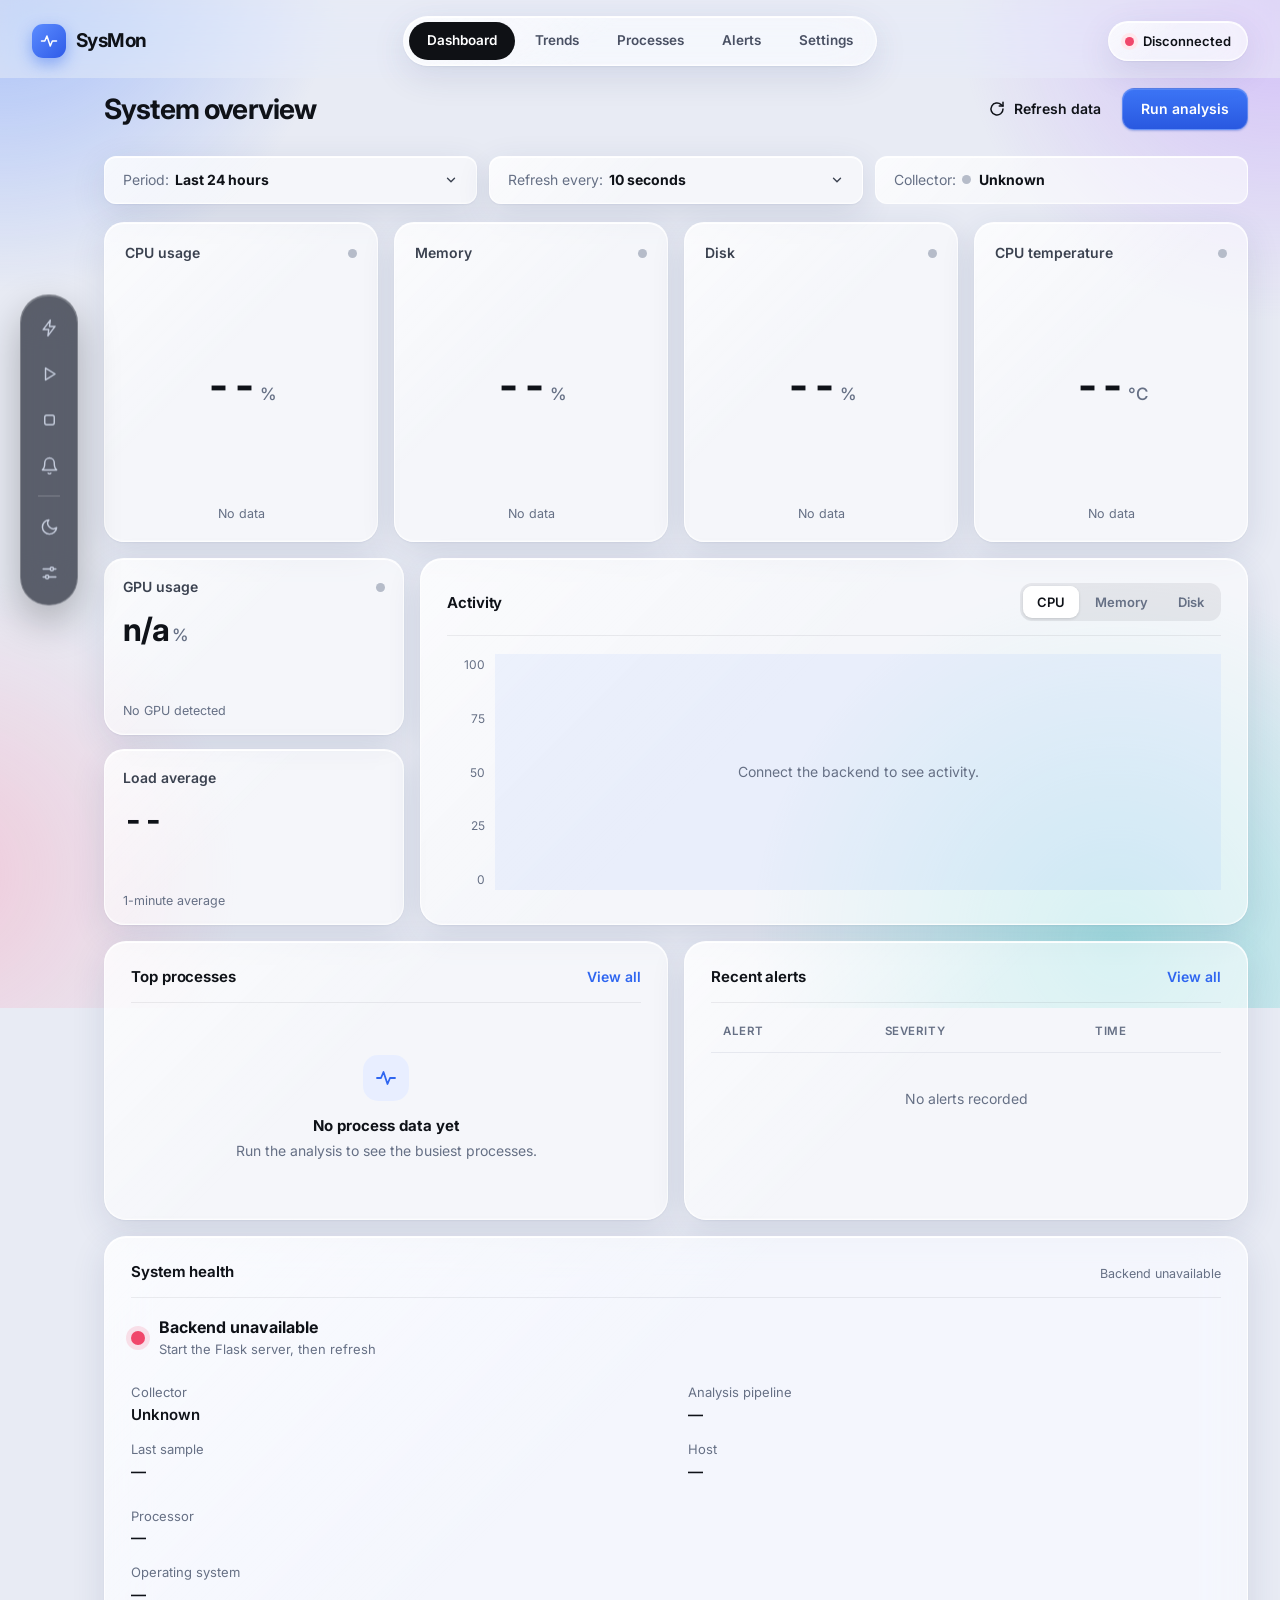
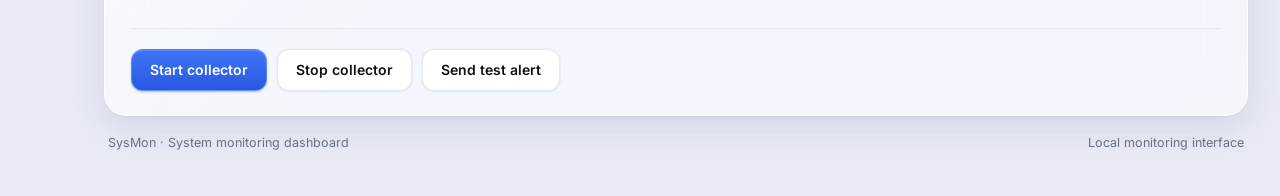
==== commit 932d4eab: "feat(p3): update frontend implementation" ====
--- a/web/index.html
+++ b/web/index.html
@@ -6,6 +6,13 @@
     <meta name="viewport" content="width=device-width, initial-scale=1.0">
     <meta name="theme-color" content="#e9eaee">
     <title>SysMon | Dashboard</title>
+    <script>
+        /* apply the saved (or system) theme before first paint */
+        try {
+            document.documentElement.dataset.theme = localStorage.getItem("sysmon-theme") ||
+                (matchMedia("(prefers-color-scheme: dark)").matches ? "dark" : "light");
+        } catch (e) { document.documentElement.dataset.theme = "light"; }
+    </script>
     <link rel="stylesheet" href="style.css">
 </head>
 
@@ -59,45 +66,59 @@
                 </div>
             </section>
 
-            <!-- STATS + ACTIVITY -->
+            <!-- GAUGES -->
+            <section class="dial-grid" aria-label="Key metrics">
+                <article class="stat-card dial-card" data-dial="cpu">
+                    <div class="stat-head"><span>CPU usage</span><i class="level-dot" id="cpuLevel"></i></div>
+                    <div class="dial">
+                        <svg class="dial-svg" viewBox="0 0 230 230" aria-hidden="true"></svg>
+                        <div class="dial-center">
+                            <div class="stat-value"><strong id="cpuValue">--</strong><span class="stat-unit">%</span>
+                            </div>
+                        </div>
+                    </div>
+                    <div class="stat-meta" id="cpuMeta">No data</div>
+                </article>
+                <article class="stat-card dial-card" data-dial="memory">
+                    <div class="stat-head"><span>Memory</span><i class="level-dot" id="memoryLevel"></i></div>
+                    <div class="dial">
+                        <svg class="dial-svg" viewBox="0 0 230 230" aria-hidden="true"></svg>
+                        <div class="dial-center">
+                            <div class="stat-value"><strong id="memoryValue">--</strong><span class="stat-unit">%</span>
+                            </div>
+                        </div>
+                    </div>
+                    <div class="stat-meta" id="memoryMeta">No data</div>
+                </article>
+                <article class="stat-card dial-card" data-dial="disk">
+                    <div class="stat-head"><span>Disk</span><i class="level-dot" id="diskLevel"></i></div>
+                    <div class="dial">
+                        <svg class="dial-svg" viewBox="0 0 230 230" aria-hidden="true"></svg>
+                        <div class="dial-center">
+                            <div class="stat-value"><strong id="diskValue">--</strong><span class="stat-unit">%</span>
+                            </div>
+                        </div>
+                    </div>
+                    <div class="stat-meta" id="diskMeta">No data</div>
+                </article>
+                <article class="stat-card dial-card" data-dial="temperature">
+                    <div class="stat-head"><span>CPU temperature</span><i class="level-dot" id="temperatureLevel"></i>
+                    </div>
+                    <div class="dial">
+                        <svg class="dial-svg" viewBox="0 0 230 230" aria-hidden="true"></svg>
+                        <div class="dial-center">
+                            <div class="stat-value"><strong id="temperatureValue">--</strong><span
+                                    class="stat-unit">°C</span></div>
+                        </div>
+                    </div>
+                    <div class="stat-meta" id="temperatureMeta">No data</div>
+                </article>
+            </section>
+
+            <!-- COMPACT STATS + ACTIVITY -->
             <section class="dash-top">
 
                 <div class="stat-grid">
-                    <article class="stat-card">
-                        <div class="stat-head"><span>CPU usage</span><i class="level-dot" id="cpuLevel"></i></div>
-                        <div class="stat-value"><strong id="cpuValue">--</strong><span class="stat-unit">%</span></div>
-                        <svg class="spark" id="cpuSpark" viewBox="0 0 120 34" preserveAspectRatio="none"
-                            aria-hidden="true"></svg>
-                        <div class="stat-meta" id="cpuMeta">No data</div>
-                    </article>
-
-                    <article class="stat-card">
-                        <div class="stat-head"><span>Memory</span><i class="level-dot" id="memoryLevel"></i></div>
-                        <div class="stat-value"><strong id="memoryValue">--</strong><span class="stat-unit">%</span>
-                        </div>
-                        <svg class="spark" id="memorySpark" viewBox="0 0 120 34" preserveAspectRatio="none"
-                            aria-hidden="true"></svg>
-                        <div class="stat-meta" id="memoryMeta">No data</div>
-                    </article>
-
-                    <article class="stat-card">
-                        <div class="stat-head"><span>Disk</span><i class="level-dot" id="diskLevel"></i></div>
-                        <div class="stat-value"><strong id="diskValue">--</strong><span class="stat-unit">%</span></div>
-                        <svg class="spark" id="diskSpark" viewBox="0 0 120 34" preserveAspectRatio="none"
-                            aria-hidden="true"></svg>
-                        <div class="stat-meta" id="diskMeta">No data</div>
-                    </article>
-
-                    <article class="stat-card">
-                        <div class="stat-head"><span>CPU temperature</span><i class="level-dot"
-                                id="temperatureLevel"></i></div>
-                        <div class="stat-value"><strong id="temperatureValue">--</strong><span
-                                class="stat-unit">°C</span></div>
-                        <svg class="spark" id="temperatureSpark" viewBox="0 0 120 34" preserveAspectRatio="none"
-                            aria-hidden="true"></svg>
-                        <div class="stat-meta" id="temperatureMeta">No data</div>
-                    </article>
-
                     <article class="stat-card">
                         <div class="stat-head"><span>GPU usage</span><i class="level-dot" id="gpuLevel"></i></div>
                         <div class="stat-value"><strong id="gpuValue">n/a</strong><span class="stat-unit">%</span></div>
--- a/web/style.css
+++ b/web/style.css
@@ -12,9 +12,9 @@
 
     --ink: #0f1218;
     --ink-2: #3b4250;
-    --muted: #7d8497;
+    --muted: #667085;
     --faint: #b6bcc9;
-    --line: #ececf1;
+    --line: #e6e8ef;
 
     --blue: #2f66f0;
     --blue-deep: #2551c9;
@@ -1299,4 +1299,1709 @@
         transition: none !important;
         animation: none !important;
     }
+}
+
+
+/* ==================================================================
+   UI/UX refinement layer
+   Visual polish, accessibility and mobile navigation only.
+   No markup, script or API behaviour is changed by anything below.
+=================================================================== */
+:root {
+    --shadow-1: 0 1px 2px rgba(16, 24, 40, .05), 0 0 0 1px rgba(16, 24, 40, .03);
+    --shadow-2: 0 10px 28px rgba(16, 24, 40, .09), 0 0 0 1px rgba(16, 24, 40, .04);
+    --ease: cubic-bezier(.2, .7, .2, 1);
+}
+
+html {
+    scroll-behavior: smooth;
+}
+
+::selection {
+    background: var(--blue-soft);
+    color: var(--blue-deep);
+}
+
+.topbar h1 {
+    text-wrap: balance;
+}
+
+:focus-visible {
+    border-radius: 8px;
+}
+
+/* ---------- entrance ---------- */
+@keyframes rise {
+    from {
+        opacity: 0;
+        transform: translateY(10px);
+    }
+
+    to {
+        opacity: 1;
+        transform: none;
+    }
+}
+
+@keyframes spin {
+    to {
+        transform: rotate(360deg);
+    }
+}
+
+@keyframes halo {
+
+    0%,
+    100% {
+        box-shadow: 0 0 0 3px var(--green-soft);
+    }
+
+    50% {
+        box-shadow: 0 0 0 6px rgba(34, 197, 94, .14);
+    }
+}
+
+@keyframes halo-red {
+
+    0%,
+    100% {
+        box-shadow: 0 0 0 3px var(--red-soft);
+    }
+
+    50% {
+        box-shadow: 0 0 0 6px rgba(240, 71, 107, .16);
+    }
+}
+
+@keyframes blink {
+    50% {
+        opacity: .35;
+    }
+}
+
+@keyframes toast-out {
+    to {
+        opacity: 0;
+        transform: translateX(14px);
+    }
+}
+
+.workspace>*:not(.savebar) {
+    animation: rise .4s var(--ease) both;
+}
+
+.workspace>*:nth-child(2) {
+    animation-delay: .04s;
+}
+
+.workspace>*:nth-child(3) {
+    animation-delay: .08s;
+}
+
+.workspace>*:nth-child(4) {
+    animation-delay: .12s;
+}
+
+.workspace>*:nth-child(5) {
+    animation-delay: .16s;
+}
+
+.workspace>*:nth-child(n+6) {
+    animation-delay: .2s;
+}
+
+/* ---------- sidebar ---------- */
+.nav-item {
+    position: relative;
+}
+
+.nav-item.active::before {
+    content: "";
+    position: absolute;
+    left: -16px;
+    top: 11px;
+    bottom: 11px;
+    width: 4px;
+    border-radius: 0 4px 4px 0;
+    background: var(--blue);
+}
+
+.nav-count {
+    box-shadow: 0 0 0 3px var(--card);
+}
+
+.sidebar-status {
+    border: 1px solid var(--line);
+}
+
+.sidebar-version {
+    color: var(--muted);
+}
+
+.status-indicator.online {
+    animation: halo 2.4s ease-in-out infinite;
+}
+
+.status-indicator.offline {
+    box-shadow: 0 0 0 4px var(--red-soft);
+}
+
+.level-dot.ok {
+    box-shadow: 0 0 0 3px var(--green-soft);
+}
+
+.level-dot.warn {
+    box-shadow: 0 0 0 3px var(--amber-soft);
+}
+
+.level-dot.crit {
+    animation: halo-red 1.8s ease-in-out infinite;
+}
+
+/* ---------- buttons ---------- */
+.btn {
+    transition: background .15s, border-color .15s, color .15s, opacity .15s,
+        box-shadow .15s, transform .08s;
+}
+
+.btn:active:not(:disabled) {
+    transform: translateY(1px);
+}
+
+.btn-primary {
+    box-shadow: 0 1px 2px rgba(37, 81, 201, .35), inset 0 1px 0 rgba(255, 255, 255, .14);
+}
+
+.btn-primary:hover {
+    box-shadow: 0 4px 12px rgba(47, 102, 240, .32), inset 0 1px 0 rgba(255, 255, 255, .14);
+}
+
+.btn-quiet {
+    box-shadow: var(--shadow-1);
+}
+
+.btn-quiet:hover {
+    background: #fbfbfd;
+}
+
+.btn-ghost {
+    border-radius: var(--r-ctl);
+}
+
+.btn-ghost:hover {
+    background: var(--blue-soft);
+}
+
+.btn:disabled {
+    cursor: not-allowed;
+}
+
+.btn[aria-busy="true"] {
+    cursor: progress;
+}
+
+.btn[aria-busy="true"]::before {
+    content: "";
+    width: 14px;
+    height: 14px;
+    border-radius: 50%;
+    border: 2px solid currentColor;
+    border-right-color: transparent;
+    animation: spin .7s linear infinite;
+}
+
+/* ---------- filter pills ---------- */
+.pill {
+    border: 1px solid var(--line);
+    box-shadow: var(--shadow-1);
+    transition: border-color .15s, box-shadow .15s;
+}
+
+.pill>span:first-child {
+    color: var(--muted);
+    white-space: nowrap;
+}
+
+.pill:has(select):hover {
+    border-color: #cfd5e4;
+}
+
+.pill:has(select):focus-within {
+    outline: 0;
+    border-color: var(--blue);
+    box-shadow: 0 0 0 3px var(--blue-soft);
+}
+
+/* read-only status pill (collector) should not look like a control */
+.pill:not(:has(select)) {
+    background: transparent;
+    box-shadow: none;
+}
+
+.segmented button {
+    transition: background .15s, color .15s, box-shadow .15s;
+}
+
+/* ---------- cards ---------- */
+.panel,
+.stat-card {
+    box-shadow: var(--shadow-1);
+}
+
+.stat-card {
+    --spark: var(--blue);
+    transition: box-shadow .2s, transform .2s var(--ease);
+}
+
+.stat-card:has(.level-dot.warn) {
+    --spark: var(--amber);
+}
+
+.stat-card:has(.level-dot.crit) {
+    --spark: var(--red);
+}
+
+.spark-line {
+    stroke: var(--spark);
+}
+
+.spark-area {
+    fill: var(--spark);
+}
+
+@media (hover: hover) {
+    .stat-card:hover {
+        transform: translateY(-2px);
+        box-shadow: var(--shadow-2);
+    }
+}
+
+.stat-head {
+    font-weight: 500;
+}
+
+.panel-heading h2 {
+    letter-spacing: -.005em;
+}
+
+/* ---------- activity bars ---------- */
+.bars-y {
+    color: var(--muted);
+}
+
+.bar {
+    transition: outline-color .15s;
+}
+
+.bar:hover i {
+    filter: brightness(1.08);
+}
+
+.bar:hover {
+    outline: 2px solid #c9d7ff;
+}
+
+/* ---------- ranked rows ---------- */
+.rank-row:nth-child(5n+2) .rank-tile {
+    background: #efe9ff;
+    color: #6a46d9;
+}
+
+.rank-row:nth-child(5n+3) .rank-tile {
+    background: #dff4f7;
+    color: #0e7490;
+}
+
+.rank-row:nth-child(5n+4) .rank-tile {
+    background: #fdeaf5;
+    color: #b0207a;
+}
+
+.rank-row:nth-child(5n+5) .rank-tile {
+    background: #fff0e0;
+    color: #b45309;
+}
+
+.rank-track {
+    background: #eef0f6;
+}
+
+/* ---------- tables ---------- */
+.table-wrap {
+    scrollbar-width: thin;
+    scrollbar-color: #d2d7e3 transparent;
+    /* soft edge shadows hint that a wide table can scroll sideways */
+    background:
+        linear-gradient(to right, #fff 30%, rgba(255, 255, 255, 0)) left center,
+        linear-gradient(to left, #fff 30%, rgba(255, 255, 255, 0)) right center,
+        radial-gradient(farthest-side at 0 50%, rgba(16, 24, 40, .14), transparent) left center,
+        radial-gradient(farthest-side at 100% 50%, rgba(16, 24, 40, .14), transparent) right center;
+    background-repeat: no-repeat;
+    background-color: #fff;
+    background-size: 40px 100%, 40px 100%, 14px 100%, 14px 100%;
+    background-attachment: local, local, scroll, scroll;
+}
+
+thead th {
+    font-size: 11.5px;
+    font-weight: 600;
+    letter-spacing: .05em;
+    text-transform: uppercase;
+}
+
+tbody tr {
+    transition: background .12s;
+}
+
+tbody tr:hover {
+    background: #f7f8fc;
+}
+
+tbody tr:has(.empty-cell):hover,
+tbody tr:has(.empty-state):hover {
+    background: transparent;
+}
+
+.alert-row:not(.is-resolved):has(.badge.critical) td:first-child {
+    box-shadow: inset 3px 0 0 var(--red);
+}
+
+.alert-row:not(.is-resolved):has(.badge.warning) td:first-child {
+    box-shadow: inset 3px 0 0 var(--amber);
+}
+
+.alert-row.is-resolved td {
+    opacity: .72;
+}
+
+/* an active (firing) state reads as live, a resolved one as done */
+.alert-row:not(.is-resolved) .badge.neutral {
+    background: var(--ink);
+    color: #fff;
+}
+
+.alert-row:not(.is-resolved) .badge.neutral::before {
+    animation: blink 1.6s ease-in-out infinite;
+}
+
+/* ---------- empty + notice ---------- */
+.empty-state {
+    padding: 34px 16px;
+    list-style: none;
+}
+
+.empty-state::before {
+    content: "";
+    display: block;
+    width: 46px;
+    height: 46px;
+    margin: 0 auto 14px;
+    border-radius: 15px;
+    background: var(--blue-soft) url("data:image/svg+xml,%3Csvg xmlns='http://www.w3.org/2000/svg' width='24' height='24' viewBox='0 0 24 24' fill='none' stroke='%232f66f0' stroke-width='1.8' stroke-linecap='round' stroke-linejoin='round'%3E%3Cpath d='M3 12h4l2.5-6 4 12 2.5-6H21'/%3E%3C/svg%3E") center / 24px no-repeat;
+}
+
+.empty-cell {
+    font-size: 14px;
+}
+
+.notice {
+    border: 1px solid #ffd0da;
+}
+
+/* ---------- forms ---------- */
+.input,
+.select {
+    transition: border-color .15s, box-shadow .15s, background-color .15s;
+}
+
+.input:focus,
+.select:focus {
+    outline: 0;
+    border-color: var(--blue);
+    box-shadow: 0 0 0 3px var(--blue-soft);
+}
+
+.input.invalid:focus,
+.select.invalid:focus {
+    border-color: var(--red);
+    box-shadow: 0 0 0 3px var(--red-soft);
+}
+
+.input::placeholder {
+    color: var(--faint);
+}
+
+.select {
+    appearance: none;
+    padding-right: 34px;
+    background: #fff url("data:image/svg+xml,%3Csvg xmlns='http://www.w3.org/2000/svg' width='14' height='14' viewBox='0 0 24 24' fill='none' stroke='%233b4250' stroke-width='2.4' stroke-linecap='round' stroke-linejoin='round'%3E%3Cpath d='m6 9 6 6 6-6'/%3E%3C/svg%3E") no-repeat right 12px center;
+    cursor: pointer;
+}
+
+.rules-table .select {
+    padding-right: 30px;
+    background-position: right 10px center;
+}
+
+.switch .track {
+    transition: background .15s;
+}
+
+.switch:hover .track {
+    background: #c3c9d8;
+}
+
+.switch input:checked+.track,
+.switch:hover input:checked+.track {
+    background: var(--blue);
+}
+
+/* rule that was just added stands out until it is saved */
+#rulesBody tr[data-new] td {
+    background: #f4f7ff;
+}
+
+#rulesBody tr[data-new] td:first-child {
+    border-radius: 12px 0 0 12px;
+}
+
+#rulesBody tr[data-new] td:last-child {
+    border-radius: 0 12px 12px 0;
+}
+
+/* ---------- save bar ---------- */
+#saveStatus {
+    display: inline-flex;
+    align-items: center;
+    gap: 10px;
+    font-weight: 500;
+}
+
+#saveStatus::before {
+    content: "";
+    width: 8px;
+    height: 8px;
+    border-radius: 50%;
+    background: #6b7385;
+}
+
+.savebar:has(#saveSettings:not(:disabled)) #saveStatus::before {
+    background: var(--amber);
+    box-shadow: 0 0 0 4px rgba(245, 165, 36, .28);
+}
+
+.savebar .btn-primary:disabled {
+    background: #3b4250;
+    box-shadow: none;
+}
+
+/* ---------- toasts ---------- */
+.toast {
+    backdrop-filter: blur(8px);
+    animation: toast-in .22s var(--ease), toast-out .3s ease 3.7s forwards;
+}
+
+/* ---------- small screens: sidebar becomes a bottom tab bar ---------- */
+@media (max-width: 720px) {
+    .shell {
+        grid-template-columns: minmax(0, 1fr);
+    }
+
+    .sidebar {
+        position: fixed;
+        top: auto;
+        right: 0;
+        bottom: 0;
+        left: 0;
+        z-index: 50;
+        width: 100%;
+        height: auto;
+        flex-direction: row;
+        align-items: stretch;
+        justify-content: space-around;
+        gap: 2px;
+        padding: 6px 8px calc(6px + env(safe-area-inset-bottom, 0px));
+        overflow: visible;
+        border-right: 0;
+        border-top: 1px solid var(--line);
+        background: rgba(255, 255, 255, .92);
+        backdrop-filter: blur(14px);
+    }
+
+    .brand,
+    .nav-caption,
+    .sidebar-spacer,
+    .sidebar-status,
+    .sidebar-version {
+        display: none;
+    }
+
+    .nav-group,
+    .nav-menu {
+        display: contents;
+    }
+
+    .nav-item {
+        flex: 1;
+        flex-direction: column;
+        gap: 3px;
+        height: 54px;
+        font-size: 11px;
+        border-radius: 12px;
+    }
+
+    .nav-item span:not(.nav-count) {
+        display: block;
+    }
+
+    .nav-item.active::before {
+        display: none;
+    }
+
+    .nav-count {
+        top: 3px;
+        right: calc(50% - 24px);
+    }
+
+    .workspace {
+        padding-bottom: calc(92px + env(safe-area-inset-bottom, 0px));
+    }
+
+    .savebar {
+        bottom: calc(74px + env(safe-area-inset-bottom, 0px));
+    }
+
+    .toast-container {
+        top: 14px;
+        left: 14px;
+        right: 14px;
+    }
+
+    .toast {
+        min-width: 0;
+        max-width: none;
+    }
+}
+
+@media (prefers-reduced-motion: reduce) {
+    html {
+        scroll-behavior: auto;
+    }
+
+    .workspace>* {
+        animation: none !important;
+    }
+}
+
+
+/* ==================================================================
+   Professional theme layer (visual only)
+   Dark navigation, tighter radii, enterprise-style stat labels.
+=================================================================== */
+:root {
+    --r-shell: 20px;
+    --r-panel: 16px;
+    --r-stat: 14px;
+    --r-ctl: 10px;
+    --nav-bg: #0f1624;
+    --nav-ink: #aeb7ca;
+    --nav-faint: #6c7790;
+}
+
+body {
+    background: linear-gradient(160deg, #dfe3ee 0%, #eceff5 55%, #e6e9f1 100%);
+    background-attachment: fixed;
+}
+
+.shell {
+    box-shadow: 0 24px 60px rgba(15, 22, 36, .14), 0 2px 6px rgba(15, 22, 36, .06);
+}
+
+.workspace {
+    background: radial-gradient(900px 320px at 100% -120px, rgba(47, 102, 240, .08), transparent 70%);
+}
+
+/* ---------- dark sidebar ---------- */
+.sidebar {
+    background: linear-gradient(180deg, #121a2b 0%, var(--nav-bg) 100%);
+    border-right: 0;
+}
+
+.brand-name {
+    color: #fff;
+}
+
+.brand-mark {
+    background: linear-gradient(135deg, #5b8cff, #2f5be8);
+    box-shadow: 0 6px 16px rgba(47, 102, 240, .45);
+}
+
+.nav-caption {
+    color: var(--nav-faint);
+    font-size: 11px;
+    font-weight: 600;
+    letter-spacing: .09em;
+    text-transform: uppercase;
+}
+
+.nav-item {
+    color: var(--nav-ink);
+}
+
+.nav-item:hover {
+    background: rgba(255, 255, 255, .06);
+    color: #fff;
+}
+
+.nav-item.active {
+    background: linear-gradient(90deg, rgba(47, 102, 240, .34), rgba(47, 102, 240, .14));
+    color: #fff;
+    box-shadow: inset 0 0 0 1px rgba(120, 160, 255, .22);
+}
+
+.nav-item.active .icon {
+    color: #8fb0ff;
+}
+
+.nav-item.active::before {
+    background: #6f9bff;
+    box-shadow: 0 0 10px rgba(111, 155, 255, .8);
+}
+
+.nav-count {
+    box-shadow: 0 0 0 3px var(--nav-bg);
+}
+
+.sidebar-status {
+    background: rgba(255, 255, 255, .05);
+    border: 1px solid rgba(255, 255, 255, .08);
+    color: #fff;
+}
+
+.sidebar-status small,
+.sidebar-version {
+    color: var(--nav-faint);
+}
+
+/* ---------- header ---------- */
+.topbar h1 {
+    font-size: 28px;
+    letter-spacing: -.03em;
+}
+
+.btn-primary {
+    background: linear-gradient(180deg, #3d76f7 0%, #2958e0 100%);
+}
+
+.btn-primary:hover {
+    background: linear-gradient(180deg, #3568e8 0%, #2250c9 100%);
+}
+
+/* ---------- filters ---------- */
+.pill-row {
+    gap: 12px;
+}
+
+.pill {
+    height: 48px;
+    border-radius: 12px;
+    padding: 0 18px;
+    font-size: 14px;
+}
+
+.segmented {
+    border-radius: 12px;
+    background: #eef0f6;
+}
+
+.segmented button {
+    border-radius: 9px;
+}
+
+/* ---------- cards ---------- */
+.panel,
+.stat-card {
+    border: 1px solid #e8eaf1;
+}
+
+.stat-card {
+    position: relative;
+    overflow: hidden;
+}
+
+.stat-card::before {
+    content: "";
+    position: absolute;
+    left: 0;
+    right: 0;
+    top: 0;
+    height: 3px;
+    background: var(--spark, var(--blue));
+    opacity: .85;
+}
+
+.stat-head {
+    font-size: 12px;
+    font-weight: 600;
+    letter-spacing: .06em;
+    text-transform: uppercase;
+    color: var(--muted);
+}
+
+.stat-value strong {
+    font-size: 32px;
+}
+
+.panel-heading h2 {
+    font-size: 15px;
+    font-weight: 650;
+    color: var(--ink);
+}
+
+.panel-heading {
+    padding-bottom: 14px;
+    margin-bottom: 18px;
+    border-bottom: 1px solid #f0f1f6;
+}
+
+/* ---------- charts + lists ---------- */
+.bar,
+.bar i {
+    border-radius: 8px;
+}
+
+.bar {
+    background: #eef2fd;
+}
+
+.rank-tile {
+    border-radius: 10px;
+}
+
+.rank-track,
+.rank-track i {
+    border-radius: 6px;
+}
+
+.badge {
+    border-radius: 8px;
+    padding: 4px 10px;
+}
+
+.alert-row:not(.is-resolved) .badge.neutral {
+    background: #151c2c;
+}
+
+.health-actions {
+    border-top-color: #f0f1f6;
+}
+
+/* ---------- tables ---------- */
+thead th {
+    color: #7a8398;
+    padding-top: 2px;
+}
+
+.savebar {
+    border-radius: 14px;
+    background: #121a2b;
+}
+
+.toast {
+    border-radius: 12px;
+    background: #121a2b;
+}
+
+/* ---------- phones: keep the dark tab bar consistent ---------- */
+@media (max-width: 720px) {
+    .shell {
+        box-shadow: none;
+    }
+
+    .sidebar {
+        background: rgba(15, 22, 36, .96);
+        border-top: 1px solid rgba(255, 255, 255, .08);
+    }
+
+    .nav-item.active {
+        box-shadow: none;
+    }
+}
+
+
+/* ==================================================================
+   Floating-nav layout layer
+   Top pill navigation + dark floating icon rail + radial dials.
+   The old sidebar rules above are inert: #sidebar now only hosts the
+   new header and rail, and is laid out with display: contents.
+=================================================================== */
+:root {
+    --r-panel: 22px;
+    --r-stat: 20px;
+    --r-ctl: 12px;
+    --rail-ink: #0f1115;
+}
+
+body {
+    background: #e8e9ec;
+}
+
+.shell {
+    display: block;
+    max-width: 1560px;
+    min-height: 100vh;
+    margin: 0 auto;
+    background: transparent;
+    border-radius: 0;
+    box-shadow: none;
+    overflow: visible;
+}
+
+.sidebar {
+    display: contents;
+}
+
+.workspace {
+    background: none;
+    padding: 10px 32px 44px 104px;
+}
+
+/* ---------- top navigation ---------- */
+.topnav {
+    position: sticky;
+    top: 0;
+    z-index: 40;
+    display: grid;
+    grid-template-columns: 1fr auto 1fr;
+    align-items: center;
+    gap: 16px;
+    padding: 16px 32px 12px;
+    background: rgba(232, 233, 236, .86);
+    backdrop-filter: blur(14px);
+}
+
+.topnav-brand {
+    justify-self: start;
+    display: flex;
+    align-items: center;
+    gap: 10px;
+    text-decoration: none;
+}
+
+.topnav-name {
+    font-size: 19px;
+    font-weight: 700;
+    letter-spacing: -.03em;
+}
+
+.pillnav {
+    display: flex;
+    gap: 2px;
+    padding: 5px;
+    background: #fff;
+    border-radius: 999px;
+    box-shadow: 0 1px 2px rgba(16, 24, 40, .06), 0 0 0 1px rgba(16, 24, 40, .03);
+}
+
+.pill-link {
+    display: inline-flex;
+    align-items: center;
+    gap: 8px;
+    height: 38px;
+    padding: 0 18px;
+    border-radius: 999px;
+    color: #4a5164;
+    font-size: 13.5px;
+    font-weight: 600;
+    text-decoration: none;
+    white-space: nowrap;
+    transition: background .15s, color .15s;
+}
+
+.pill-link:hover {
+    background: #f1f2f6;
+    color: var(--ink);
+}
+
+.pill-link.active {
+    background: var(--rail-ink);
+    color: #fff;
+}
+
+.pill-link .nav-count {
+    position: static;
+    margin: 0;
+    min-width: 18px;
+    height: 18px;
+    padding: 0 5px;
+    border-radius: 9px;
+    font-size: 11px;
+    box-shadow: none;
+}
+
+.topnav-status {
+    justify-self: end;
+    display: inline-flex;
+    align-items: center;
+    gap: 9px;
+    height: 40px;
+    padding: 0 16px;
+    border-radius: 999px;
+    background: #fff;
+    font-size: 13px;
+    font-weight: 600;
+    box-shadow: 0 1px 2px rgba(16, 24, 40, .06), 0 0 0 1px rgba(16, 24, 40, .03);
+}
+
+.topnav-status small {
+    display: none;
+}
+
+/* ---------- floating dark rail ---------- */
+.rail {
+    position: fixed;
+    left: 20px;
+    top: 50%;
+    z-index: 45;
+    transform: translateY(-50%);
+    display: flex;
+    flex-direction: column;
+    align-items: center;
+    gap: 6px;
+    padding: 12px 8px;
+    border-radius: 28px;
+    background: var(--rail-ink);
+    box-shadow: 0 14px 34px rgba(15, 17, 21, .3);
+}
+
+.rail-btn {
+    position: relative;
+    display: grid;
+    place-items: center;
+    width: 40px;
+    height: 40px;
+    border: 0;
+    border-radius: 50%;
+    background: transparent;
+    color: #9aa1b1;
+    transition: background .15s, color .15s, transform .1s;
+}
+
+.rail-btn:hover,
+.rail-btn:focus-visible {
+    background: rgba(255, 255, 255, .12);
+    color: #fff;
+}
+
+.rail-btn:active:not(:disabled) {
+    transform: scale(.92);
+}
+
+.rail-btn.active {
+    background: #fff;
+    color: var(--rail-ink);
+}
+
+.rail-btn:disabled {
+    cursor: progress;
+}
+
+.rail-btn[aria-busy="true"] {
+    animation: blink .9s ease-in-out infinite;
+}
+
+.rail-sep {
+    width: 22px;
+    height: 1px;
+    margin: 4px 0;
+    background: rgba(255, 255, 255, .16);
+}
+
+.rail-btn::after {
+    content: attr(data-tip);
+    position: absolute;
+    left: calc(100% + 14px);
+    top: 50%;
+    transform: translate(-4px, -50%);
+    padding: 6px 11px;
+    border-radius: 8px;
+    background: var(--rail-ink);
+    color: #fff;
+    font-size: 12px;
+    font-weight: 600;
+    white-space: nowrap;
+    opacity: 0;
+    pointer-events: none;
+    transition: opacity .15s, transform .15s;
+}
+
+.rail-btn:hover::after,
+.rail-btn:focus-visible::after {
+    opacity: 1;
+    transform: translate(0, -50%);
+}
+
+/* ---------- softer cards, like the reference ---------- */
+.panel,
+.stat-card {
+    border: 0;
+    box-shadow: 0 1px 2px rgba(16, 24, 40, .04);
+}
+
+.stat-card::before {
+    display: none;
+}
+
+.stat-head {
+    font-size: 14px;
+    font-weight: 600;
+    letter-spacing: 0;
+    text-transform: none;
+    color: var(--ink-2);
+}
+
+.topbar {
+    border-bottom: 0;
+    padding-bottom: 8px;
+    margin-bottom: 18px;
+}
+
+.toast-container {
+    top: 84px;
+}
+
+/* ---------- radial dials ---------- */
+.dial-grid {
+    display: grid;
+    grid-template-columns: repeat(4, minmax(0, 1fr));
+    gap: 16px;
+    margin-bottom: 16px;
+}
+
+.dial-card {
+    padding: 20px 20px 18px;
+}
+
+.dial {
+    position: relative;
+    width: 100%;
+    max-width: 236px;
+    aspect-ratio: 1;
+    margin: 6px auto 2px;
+}
+
+.dial-svg {
+    display: block;
+    width: 100%;
+    height: 100%;
+}
+
+.dial-svg line {
+    stroke: #e3e6ee;
+    stroke-width: 3.2;
+    stroke-linecap: round;
+    transition: stroke .3s;
+}
+
+.dial-card {
+    --dial: var(--blue);
+}
+
+.dial-card[data-level="warn"] {
+    --dial: var(--amber);
+}
+
+.dial-card[data-level="crit"] {
+    --dial: var(--red);
+}
+
+.dial-svg line.on {
+    stroke: var(--dial);
+}
+
+.dial-center {
+    position: absolute;
+    inset: 0;
+    display: grid;
+    place-items: center;
+    pointer-events: none;
+}
+
+.dial-center .stat-value {
+    margin: 0;
+    justify-content: center;
+}
+
+.dial-center .stat-value strong {
+    font-size: 42px;
+}
+
+.dial-card .stat-meta {
+    text-align: center;
+    padding-top: 2px;
+}
+
+/* compact GPU / load cards beside the activity chart */
+.dash-top {
+    grid-template-columns: 300px minmax(0, 1fr);
+}
+
+.dash-top .stat-grid {
+    grid-template-columns: 1fr;
+    align-content: stretch;
+}
+
+@media (max-width: 1100px) {
+    .dial-grid {
+        grid-template-columns: repeat(2, minmax(0, 1fr));
+    }
+
+    .dash-top {
+        grid-template-columns: 1fr;
+    }
+
+    .dash-top .stat-grid {
+        grid-template-columns: repeat(2, minmax(0, 1fr));
+    }
+}
+
+@media (max-width: 1000px) {
+    .workspace {
+        padding: 10px 20px 44px 84px;
+    }
+
+    .topnav {
+        padding: 14px 20px 10px;
+    }
+}
+
+/* ---------- phones: rail moves to a floating bottom bar ---------- */
+@media (max-width: 720px) {
+    .workspace {
+        padding: 8px 14px calc(96px + env(safe-area-inset-bottom, 0px));
+    }
+
+    .topnav {
+        grid-template-columns: 1fr auto;
+        padding: 12px 14px 8px;
+        gap: 10px;
+    }
+
+    .pillnav {
+        grid-column: 1 / -1;
+        order: 3;
+        overflow-x: auto;
+        scrollbar-width: none;
+    }
+
+    .pillnav::-webkit-scrollbar {
+        display: none;
+    }
+
+    .pill-link {
+        padding: 0 8px;
+        font-size: 12.5px;
+        gap: 5px;
+        flex: 1;
+        justify-content: center;
+    }
+
+    .rail {
+        top: auto;
+        left: 50%;
+        bottom: calc(14px + env(safe-area-inset-bottom, 0px));
+        transform: translateX(-50%);
+        flex-direction: row;
+        padding: 8px 12px;
+        border-radius: 999px;
+    }
+
+    .rail-sep {
+        width: 1px;
+        height: 22px;
+        margin: 0 4px;
+    }
+
+    .rail-btn::after {
+        display: none;
+    }
+
+    .toast-container {
+        top: 116px;
+    }
+
+    .dial-center .stat-value strong {
+        font-size: 34px;
+    }
+
+    .dash-top .stat-grid {
+        grid-template-columns: 1fr;
+    }
+}
+
+@media (max-width: 380px) {
+    .dial-grid {
+        grid-template-columns: 1fr;
+    }
+}
+
+
+/* ==================================================================
+   Liquid glass + light / dark themes
+   Frosted translucent surfaces over a soft colour scene. Everything
+   is driven by the variables below; <html data-theme="light|dark">
+   is set before first paint and toggled from the rail.
+=================================================================== */
+:root {
+    color-scheme: light;
+
+    --scene-base: #e8ebf4;
+    --scene-a: rgba(91, 140, 255, .50);
+    --scene-b: rgba(176, 120, 255, .38);
+    --scene-c: rgba(56, 208, 200, .38);
+    --scene-d: rgba(255, 140, 170, .34);
+
+    --glass-bg: rgba(255, 255, 255, .56);
+    --glass-border: rgba(255, 255, 255, .78);
+    --glass-hi: rgba(255, 255, 255, .95);
+    --glass-lo: rgba(255, 255, 255, .25);
+    --glass-shadow: 0 10px 34px rgba(40, 55, 110, .12), 0 1px 2px rgba(40, 55, 110, .06);
+    --glass-blur: blur(26px) saturate(180%);
+    --sheen: linear-gradient(135deg, rgba(255, 255, 255, .55) 0%, rgba(255, 255, 255, 0) 42%);
+
+    --topnav-bg: rgba(232, 235, 244, .55);
+    --field-bg: rgba(255, 255, 255, .62);
+    --line-soft: rgba(16, 24, 40, .07);
+    --hover: rgba(47, 102, 240, .06);
+    --bar-track: rgba(47, 102, 240, .09);
+    --dial-off: rgba(16, 24, 40, .1);
+    --neutral-bg: rgba(16, 24, 40, .07);
+    --select-arrow: url("data:image/svg+xml,%3Csvg xmlns='http://www.w3.org/2000/svg' width='14' height='14' viewBox='0 0 24 24' fill='none' stroke='%233b4250' stroke-width='2.4' stroke-linecap='round' stroke-linejoin='round'%3E%3Cpath d='m6 9 6 6 6-6'/%3E%3C/svg%3E");
+
+    --pill-active-bg: #0f1115;
+    --pill-active-ink: #fff;
+    --pill-ink: #4a5164;
+    --rail-bg: rgba(18, 22, 34, .66);
+    --rail-border: rgba(255, 255, 255, .22);
+    --rail-ink: #0f1115;
+    --bar-bg: rgba(15, 20, 32, .8);
+
+    --chart-tick: #667085;
+    --chart-grid: rgba(16, 24, 40, .07);
+}
+
+:root[data-theme="dark"] {
+    color-scheme: dark;
+
+    --canvas: #090c14;
+    --card: rgba(255, 255, 255, .08);
+    --ink: #eef1f8;
+    --ink-2: #c3cadb;
+    --muted: #98a3ba;
+    --faint: #6b7591;
+    --line: rgba(255, 255, 255, .12);
+
+    --blue: #6f9bff;
+    --blue-deep: #b3c9ff;
+    --blue-soft: rgba(111, 155, 255, .18);
+    --track: rgba(255, 255, 255, .07);
+    --green-soft: rgba(52, 211, 125, .16);
+    --amber-soft: rgba(245, 165, 36, .17);
+    --red-soft: rgba(240, 71, 107, .2);
+
+    --scene-base: #090c14;
+    --scene-a: rgba(59, 110, 255, .34);
+    --scene-b: rgba(139, 92, 246, .30);
+    --scene-c: rgba(20, 184, 166, .20);
+    --scene-d: rgba(236, 72, 153, .17);
+
+    --glass-bg: rgba(30, 36, 54, .46);
+    --glass-border: rgba(255, 255, 255, .13);
+    --glass-hi: rgba(255, 255, 255, .22);
+    --glass-lo: rgba(255, 255, 255, .05);
+    --glass-shadow: 0 14px 40px rgba(0, 0, 0, .42), 0 1px 2px rgba(0, 0, 0, .3);
+    --sheen: linear-gradient(135deg, rgba(255, 255, 255, .10) 0%, rgba(255, 255, 255, 0) 40%);
+
+    --topnav-bg: rgba(9, 12, 20, .5);
+    --field-bg: rgba(255, 255, 255, .06);
+    --line-soft: rgba(255, 255, 255, .08);
+    --hover: rgba(255, 255, 255, .05);
+    --bar-track: rgba(255, 255, 255, .07);
+    --dial-off: rgba(255, 255, 255, .12);
+    --neutral-bg: rgba(255, 255, 255, .1);
+    --select-arrow: url("data:image/svg+xml,%3Csvg xmlns='http://www.w3.org/2000/svg' width='14' height='14' viewBox='0 0 24 24' fill='none' stroke='%23c3cadb' stroke-width='2.4' stroke-linecap='round' stroke-linejoin='round'%3E%3Cpath d='m6 9 6 6 6-6'/%3E%3C/svg%3E");
+
+    --pill-active-bg: rgba(255, 255, 255, .92);
+    --pill-active-ink: #0f1218;
+    --pill-ink: #b4bdd0;
+    --rail-bg: rgba(255, 255, 255, .09);
+    --rail-border: rgba(255, 255, 255, .16);
+    --rail-ink: #0f1218;
+    --bar-bg: rgba(30, 36, 54, .78);
+
+    --chart-tick: #98a3ba;
+    --chart-grid: rgba(255, 255, 255, .08);
+}
+
+/* ---------- colour scene behind the glass ---------- */
+body {
+    background: var(--scene-base);
+    color: var(--ink);
+    transition: background-color .35s;
+}
+
+body::before {
+    content: "";
+    position: fixed;
+    inset: -12%;
+    z-index: -1;
+    pointer-events: none;
+    background:
+        radial-gradient(42vmax 42vmax at 10% 6%, var(--scene-a), transparent 62%),
+        radial-gradient(40vmax 40vmax at 90% 10%, var(--scene-b), transparent 62%),
+        radial-gradient(46vmax 46vmax at 80% 94%, var(--scene-c), transparent 62%),
+        radial-gradient(38vmax 38vmax at 6% 88%, var(--scene-d), transparent 62%);
+    animation: scene-drift 36s ease-in-out infinite alternate;
+}
+
+@keyframes scene-drift {
+    from {
+        transform: translate3d(0, 0, 0) scale(1);
+    }
+
+    to {
+        transform: translate3d(2.5%, -2%, 0) scale(1.08);
+    }
+}
+
+/* ---------- glass surfaces ---------- */
+.panel,
+.stat-card,
+.pillnav,
+.topnav-status,
+.pill,
+.rail,
+.savebar,
+.toast {
+    -webkit-backdrop-filter: var(--glass-blur);
+    backdrop-filter: var(--glass-blur);
+}
+
+.panel,
+.stat-card,
+.pillnav,
+.topnav-status,
+.pill {
+    background: var(--sheen), var(--glass-bg);
+    border: 1px solid var(--glass-border);
+    box-shadow:
+        inset 0 1px 0 var(--glass-hi),
+        inset 0 -1px 0 var(--glass-lo),
+        var(--glass-shadow);
+}
+
+.pill:not(:has(select)) {
+    background: var(--sheen), var(--glass-bg);
+    box-shadow:
+        inset 0 1px 0 var(--glass-hi),
+        inset 0 -1px 0 var(--glass-lo);
+}
+
+.pill:has(select):hover {
+    border-color: var(--blue);
+}
+
+@media (hover: hover) {
+    .stat-card:hover {
+        box-shadow:
+            inset 0 1px 0 var(--glass-hi),
+            inset 0 -1px 0 var(--glass-lo),
+            0 18px 44px rgba(40, 55, 110, .2);
+    }
+}
+
+.topnav {
+    background: var(--topnav-bg);
+    -webkit-backdrop-filter: blur(18px) saturate(160%);
+    backdrop-filter: blur(18px) saturate(160%);
+}
+
+/* rail, save bar and toasts are dark glass in both themes */
+.rail {
+    background: var(--rail-bg);
+    border: 1px solid var(--rail-border);
+    box-shadow: inset 0 1px 0 rgba(255, 255, 255, .2), 0 16px 40px rgba(0, 0, 0, .28);
+}
+
+.rail-btn {
+    color: #c6cddd;
+}
+
+.rail-btn.active {
+    background: rgba(255, 255, 255, .92);
+    color: var(--rail-ink);
+}
+
+.rail-sep {
+    background: rgba(255, 255, 255, .22);
+}
+
+.rail-btn::after {
+    background: rgba(15, 20, 32, .92);
+    -webkit-backdrop-filter: blur(10px);
+    backdrop-filter: blur(10px);
+}
+
+.savebar,
+.toast {
+    background: var(--bar-bg);
+    border: 1px solid rgba(255, 255, 255, .14);
+    box-shadow: inset 0 1px 0 rgba(255, 255, 255, .14), 0 18px 40px rgba(0, 0, 0, .3);
+}
+
+/* theme toggle shows the icon of the theme you will switch to */
+.theme-btn .i-sun {
+    display: none;
+}
+
+:root[data-theme="dark"] .theme-btn .i-sun {
+    display: grid;
+}
+
+:root[data-theme="dark"] .theme-btn .i-moon {
+    display: none;
+}
+
+.theme-btn span {
+    display: grid;
+    place-items: center;
+}
+
+/* ---------- navigation ---------- */
+.pill-link {
+    color: var(--pill-ink);
+}
+
+.pill-link:hover {
+    background: var(--hover);
+    color: var(--ink);
+}
+
+.pill-link.active {
+    background: var(--pill-active-bg);
+    color: var(--pill-active-ink);
+}
+
+/* ---------- text + dividers ---------- */
+.panel-heading {
+    border-bottom-color: var(--line-soft);
+}
+
+.health-actions {
+    border-top-color: var(--line-soft);
+}
+
+thead th {
+    color: var(--muted);
+}
+
+tbody td {
+    border-bottom-color: var(--line-soft);
+}
+
+tbody tr:hover {
+    background: var(--hover);
+}
+
+.table-wrap {
+    background: none;
+}
+
+#rulesBody tr[data-new] td {
+    background: var(--blue-soft);
+}
+
+/* ---------- controls ---------- */
+.btn-quiet {
+    background: var(--card);
+    border-color: var(--line);
+    color: var(--ink);
+    -webkit-backdrop-filter: blur(10px);
+    backdrop-filter: blur(10px);
+}
+
+.btn-quiet:hover {
+    background: var(--hover);
+    border-color: var(--blue);
+}
+
+.btn-ghost:hover {
+    background: var(--blue-soft);
+}
+
+.btn-primary {
+    border: 1px solid rgba(255, 255, 255, .22);
+}
+
+.segmented {
+    background: var(--neutral-bg);
+    -webkit-backdrop-filter: none;
+    backdrop-filter: none;
+    box-shadow: none;
+}
+
+.segmented button.active {
+    background: var(--card);
+    color: var(--ink);
+    box-shadow: 0 1px 3px rgba(0, 0, 0, .14), inset 0 1px 0 var(--glass-hi);
+}
+
+.input,
+.select {
+    background-color: var(--field-bg);
+    border-color: var(--line);
+    color: var(--ink);
+}
+
+.select {
+    background-image: var(--select-arrow);
+    background-repeat: no-repeat;
+    background-position: right 12px center;
+}
+
+.rules-table .select {
+    background-position: right 10px center;
+}
+
+.input:hover,
+.select:hover {
+    border-color: var(--blue);
+}
+
+.input.invalid,
+.select.invalid {
+    background-color: var(--red-soft);
+}
+
+.switch .track {
+    background: rgba(120, 130, 160, .35);
+}
+
+.switch:hover .track {
+    background: rgba(120, 130, 160, .5);
+}
+
+/* ---------- data viz ---------- */
+.bar,
+.rank-track {
+    background: var(--bar-track);
+}
+
+.dial-svg line {
+    stroke: var(--dial-off);
+}
+
+.dial-svg line.on {
+    stroke: var(--dial);
+}
+
+.badge.neutral {
+    background: var(--neutral-bg);
+    color: var(--ink-2);
+}
+
+.alert-row:not(.is-resolved) .badge.neutral {
+    background: var(--pill-active-bg);
+    color: var(--pill-active-ink);
+}
+
+.empty-state::before {
+    background-color: var(--blue-soft);
+}
+
+.empty-block,
+.daily-summary-content {
+    background: var(--hover);
+}
+
+.notice {
+    background: var(--red-soft);
+    border-color: rgba(240, 71, 107, .35);
+}
+
+/* ---------- dark theme: readable status colours ---------- */
+:root[data-theme="dark"] .badge.critical,
+:root[data-theme="dark"] .notice {
+    color: #ff9db3;
+}
+
+:root[data-theme="dark"] .badge.warning {
+    color: #ffcb78;
+}
+
+:root[data-theme="dark"] .badge.ok {
+    color: #62e6a4;
+}
+
+:root[data-theme="dark"] .rank-row:nth-child(5n+1) .rank-tile {
+    background: rgba(111, 155, 255, .2);
+    color: #a9c2ff;
+}
+
+:root[data-theme="dark"] .rank-row:nth-child(5n+2) .rank-tile {
+    background: rgba(139, 108, 240, .22);
+    color: #c4b0ff;
+}
+
+:root[data-theme="dark"] .rank-row:nth-child(5n+3) .rank-tile {
+    background: rgba(20, 184, 166, .2);
+    color: #6fe3d6;
+}
+
+:root[data-theme="dark"] .rank-row:nth-child(5n+4) .rank-tile {
+    background: rgba(236, 72, 153, .2);
+    color: #ff9fd0;
+}
+
+:root[data-theme="dark"] .rank-row:nth-child(5n+5) .rank-tile {
+    background: rgba(245, 158, 11, .2);
+    color: #ffc46b;
+}
+
+:root[data-theme="dark"] .brand-mark {
+    box-shadow: 0 6px 18px rgba(59, 110, 255, .5);
+}
+
+:root[data-theme="dark"] .btn-danger {
+    color: #ff9db3;
+}
+
+/* keep content legible when the browser lacks backdrop-filter */
+@supports not ((backdrop-filter: blur(1px)) or (-webkit-backdrop-filter: blur(1px))) {
+    :root {
+        --glass-bg: rgba(255, 255, 255, .9);
+    }
+
+    :root[data-theme="dark"] {
+        --glass-bg: rgba(28, 33, 48, .92);
+    }
+}
+
+@media (prefers-reduced-motion: reduce) {
+    body::before {
+        animation: none;
+    }
+}
+
+@media (max-width: 720px) {
+    .pillnav {
+        padding: 4px;
+        gap: 0;
+    }
+
+    .pill-link {
+        padding: 0 6px;
+        font-size: 12px;
+        gap: 4px;
+    }
 }
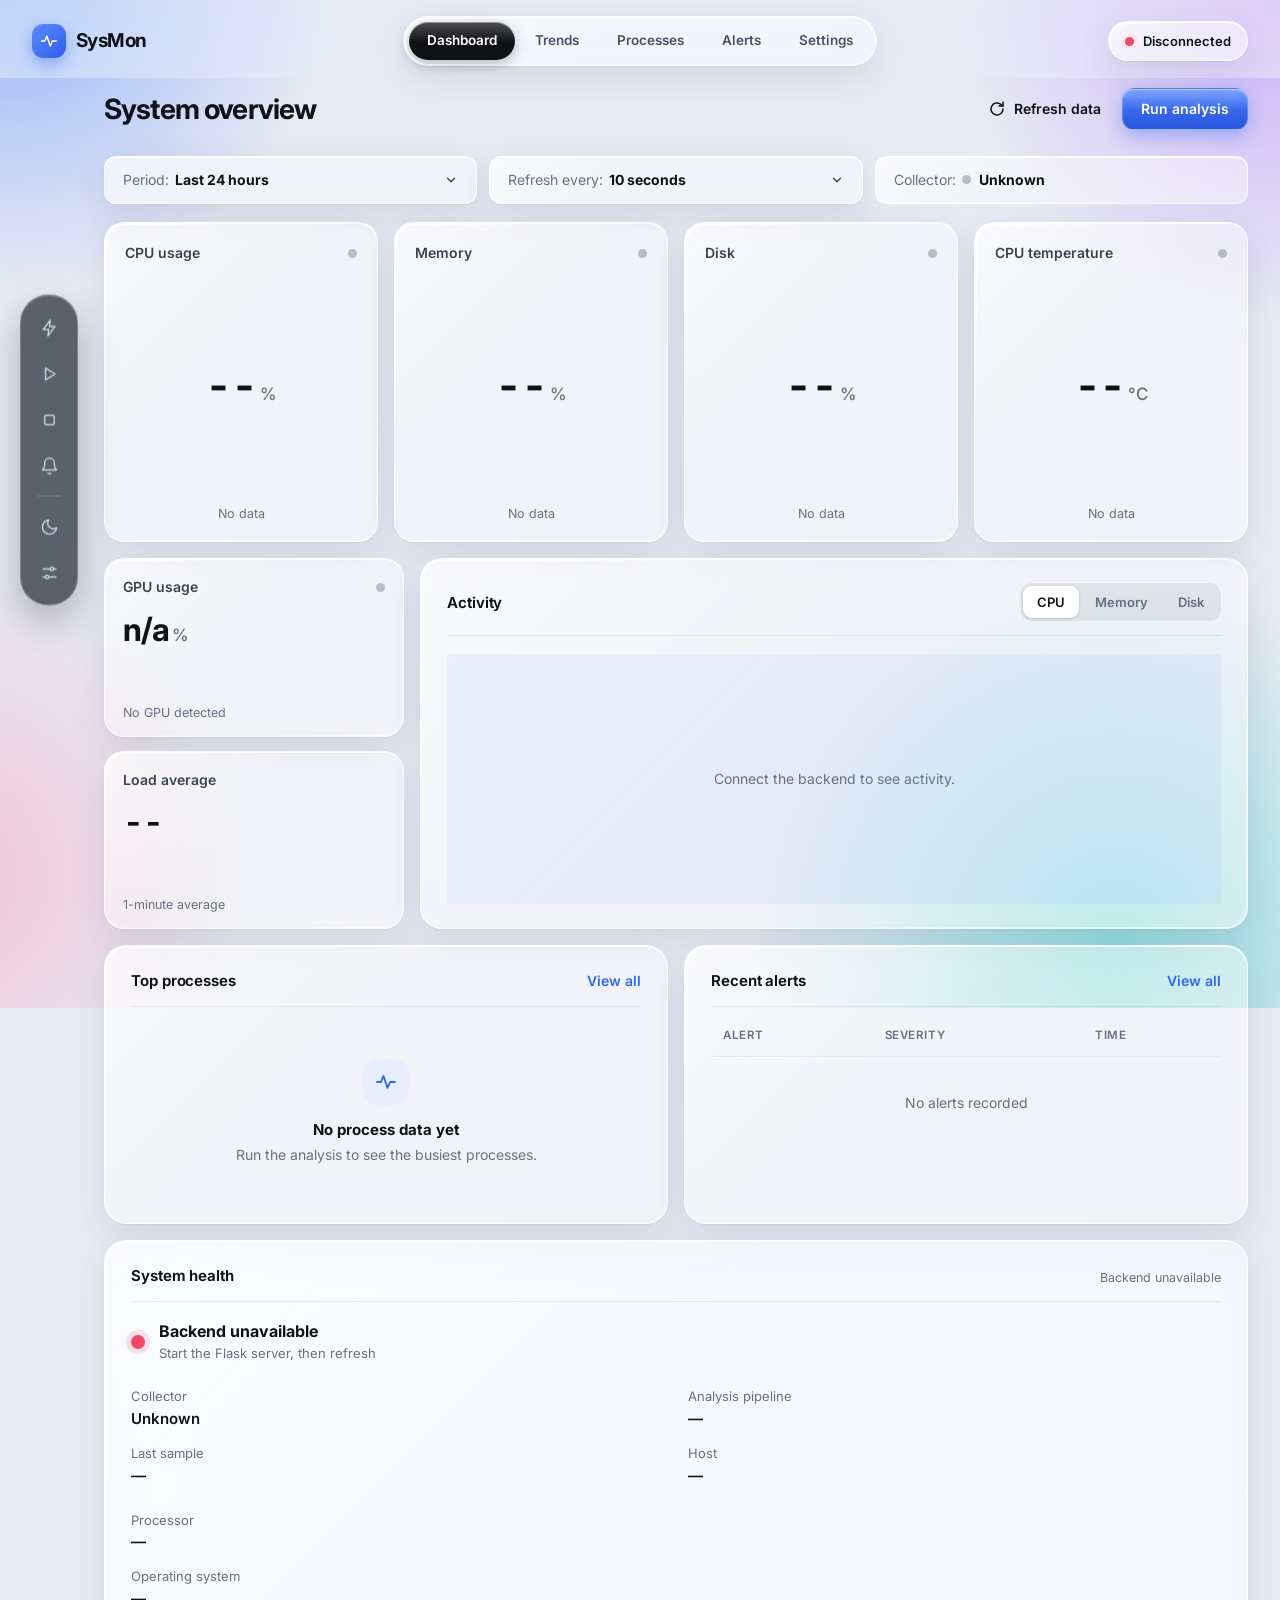
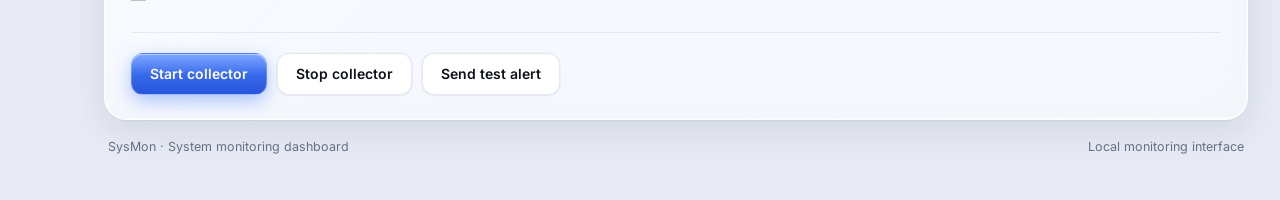
==== commit 3f779deb: "feat: add real-time streaming line graph to dashboard activity panel" ====
--- a/web/index.html
+++ b/web/index.html
@@ -146,15 +146,12 @@
                         </div>
                     </div>
 
-                    <div class="bars-wrap">
-                        <div class="bars-y" aria-hidden="true">
-                            <span>100</span><span>75</span><span>50</span><span>25</span><span>0</span>
-                        </div>
-                        <div class="bars" id="performanceChart" role="img" aria-label="Activity chart">
-                            <div class="empty-block">Waiting for monitoring data</div>
-                        </div>
-                        <div class="bars-x" id="chartLabels"></div>
-                    </div>
+                    <div class="activity-chart-container">
+                        <canvas id="performanceChartCanvas" aria-label="Real-time activity chart"></canvas>
+                        <div class="empty-block" id="chartEmpty" style="display: none;">Waiting for monitoring data</div>
+                    </div>
+                    <div id="performanceChart" style="display: none;" aria-hidden="true"></div>
+                    <div class="bars-x" id="chartLabels" style="display: none;" aria-hidden="true"></div>
                 </article>
             </section>
 
@@ -247,6 +244,7 @@
 
     <div class="toast-container" id="toastContainer" aria-live="polite"></div>
 
+    <script src="static/chart.umd.js"></script>
     <script src="js/common.js"></script>
     <script src="js/app.js"></script>
 </body>
--- a/web/style.css
+++ b/web/style.css
@@ -555,6 +555,19 @@
     background: var(--card);
     color: var(--blue);
     box-shadow: 0 1px 3px rgba(20, 24, 40, .1);
+}
+
+.activity-chart-container {
+    position: relative;
+    width: 100%;
+    height: 250px;
+    margin-top: 8px;
+}
+
+.activity-chart-container canvas {
+    position: relative;
+    width: 100% !important;
+    height: 100% !important;
 }
 
 .bars-wrap {
@@ -3004,4 +3017,124 @@
         font-size: 12px;
         gap: 4px;
     }
+}
+
+
+/* ==================================================================
+   Liquid glass boost
+   Clearer glass, a bright liquid rim, a cursor-following specular
+   highlight and glossy controls. Builds on the glass layer above.
+=================================================================== */
+:root {
+    --glass-blur: blur(30px) saturate(195%) brightness(1.04);
+    --glass-bg: rgba(255, 255, 255, .42);
+    --glass-rim-a: rgba(255, 255, 255, .95);
+    --glass-rim-b: rgba(255, 255, 255, .55);
+    --spot: rgba(255, 255, 255, .55);
+
+    --scene-a: rgba(91, 140, 255, .62);
+    --scene-b: rgba(176, 120, 255, .50);
+    --scene-c: rgba(56, 208, 200, .48);
+    --scene-d: rgba(255, 140, 170, .42);
+}
+
+:root[data-theme="dark"] {
+    --glass-bg: rgba(30, 36, 54, .36);
+    --glass-rim-a: rgba(255, 255, 255, .42);
+    --glass-rim-b: rgba(255, 255, 255, .16);
+    --spot: rgba(160, 190, 255, .20);
+
+    --scene-a: rgba(59, 110, 255, .42);
+    --scene-b: rgba(139, 92, 246, .36);
+    --scene-c: rgba(20, 184, 166, .26);
+    --scene-d: rgba(236, 72, 153, .22);
+}
+
+.panel,
+.stat-card,
+.pillnav,
+.topnav-status {
+    position: relative;
+}
+
+/* liquid rim: bright where light hits (top-left), softer opposite */
+.panel::after,
+.stat-card::after,
+.pillnav::after,
+.topnav-status::after {
+    content: "";
+    position: absolute;
+    inset: 0;
+    padding: 1.5px;
+    border-radius: inherit;
+    background: linear-gradient(135deg, var(--glass-rim-a) 0%, transparent 34%, transparent 66%, var(--glass-rim-b) 100%);
+    -webkit-mask: linear-gradient(#000 0 0) content-box, linear-gradient(#000 0 0);
+    -webkit-mask-composite: xor;
+    mask: linear-gradient(#000 0 0) content-box exclude, linear-gradient(#000 0 0);
+    pointer-events: none;
+}
+
+/* specular highlight that follows the cursor (position set in common.js) */
+.panel::before,
+.stat-card::before {
+    content: "";
+    display: block;
+    position: absolute;
+    inset: 0;
+    height: auto;
+    border-radius: inherit;
+    background: radial-gradient(260px circle at var(--mx, 50%) var(--my, 0%), var(--spot), transparent 65%);
+    opacity: 0;
+    transition: opacity .3s;
+    pointer-events: none;
+}
+
+@media (hover: hover) {
+
+    .panel:hover::before,
+    .stat-card:hover::before {
+        opacity: 1;
+    }
+
+    .stat-card:hover {
+        transform: translateY(-3px);
+    }
+}
+
+/* glossy controls */
+.pill-link.active {
+    background: linear-gradient(180deg, rgba(255, 255, 255, .26), rgba(255, 255, 255, 0) 55%), var(--pill-active-bg);
+    box-shadow: inset 0 1px 0 rgba(255, 255, 255, .4), 0 4px 14px rgba(8, 12, 24, .28);
+}
+
+.btn-primary {
+    background: linear-gradient(180deg, rgba(255, 255, 255, .3), rgba(255, 255, 255, 0) 52%), linear-gradient(180deg, #4a80ff, #2755dc);
+    box-shadow: inset 0 1px 0 rgba(255, 255, 255, .45), 0 6px 18px rgba(47, 102, 240, .38);
+}
+
+.btn-primary:hover {
+    box-shadow: inset 0 1px 0 rgba(255, 255, 255, .5), 0 10px 26px rgba(47, 102, 240, .46);
+}
+
+.rail-btn:hover,
+.rail-btn:focus-visible {
+    background: rgba(255, 255, 255, .16);
+    box-shadow: inset 0 1px 0 rgba(255, 255, 255, .3);
+}
+
+.input,
+.select {
+    -webkit-backdrop-filter: blur(14px);
+    backdrop-filter: blur(14px);
+    box-shadow: inset 0 1px 0 var(--glass-hi);
+}
+
+@supports not ((backdrop-filter: blur(1px)) or (-webkit-backdrop-filter: blur(1px))) {
+    :root {
+        --glass-bg: rgba(255, 255, 255, .9);
+    }
+
+    :root[data-theme="dark"] {
+        --glass-bg: rgba(28, 33, 48, .94);
+    }
 }
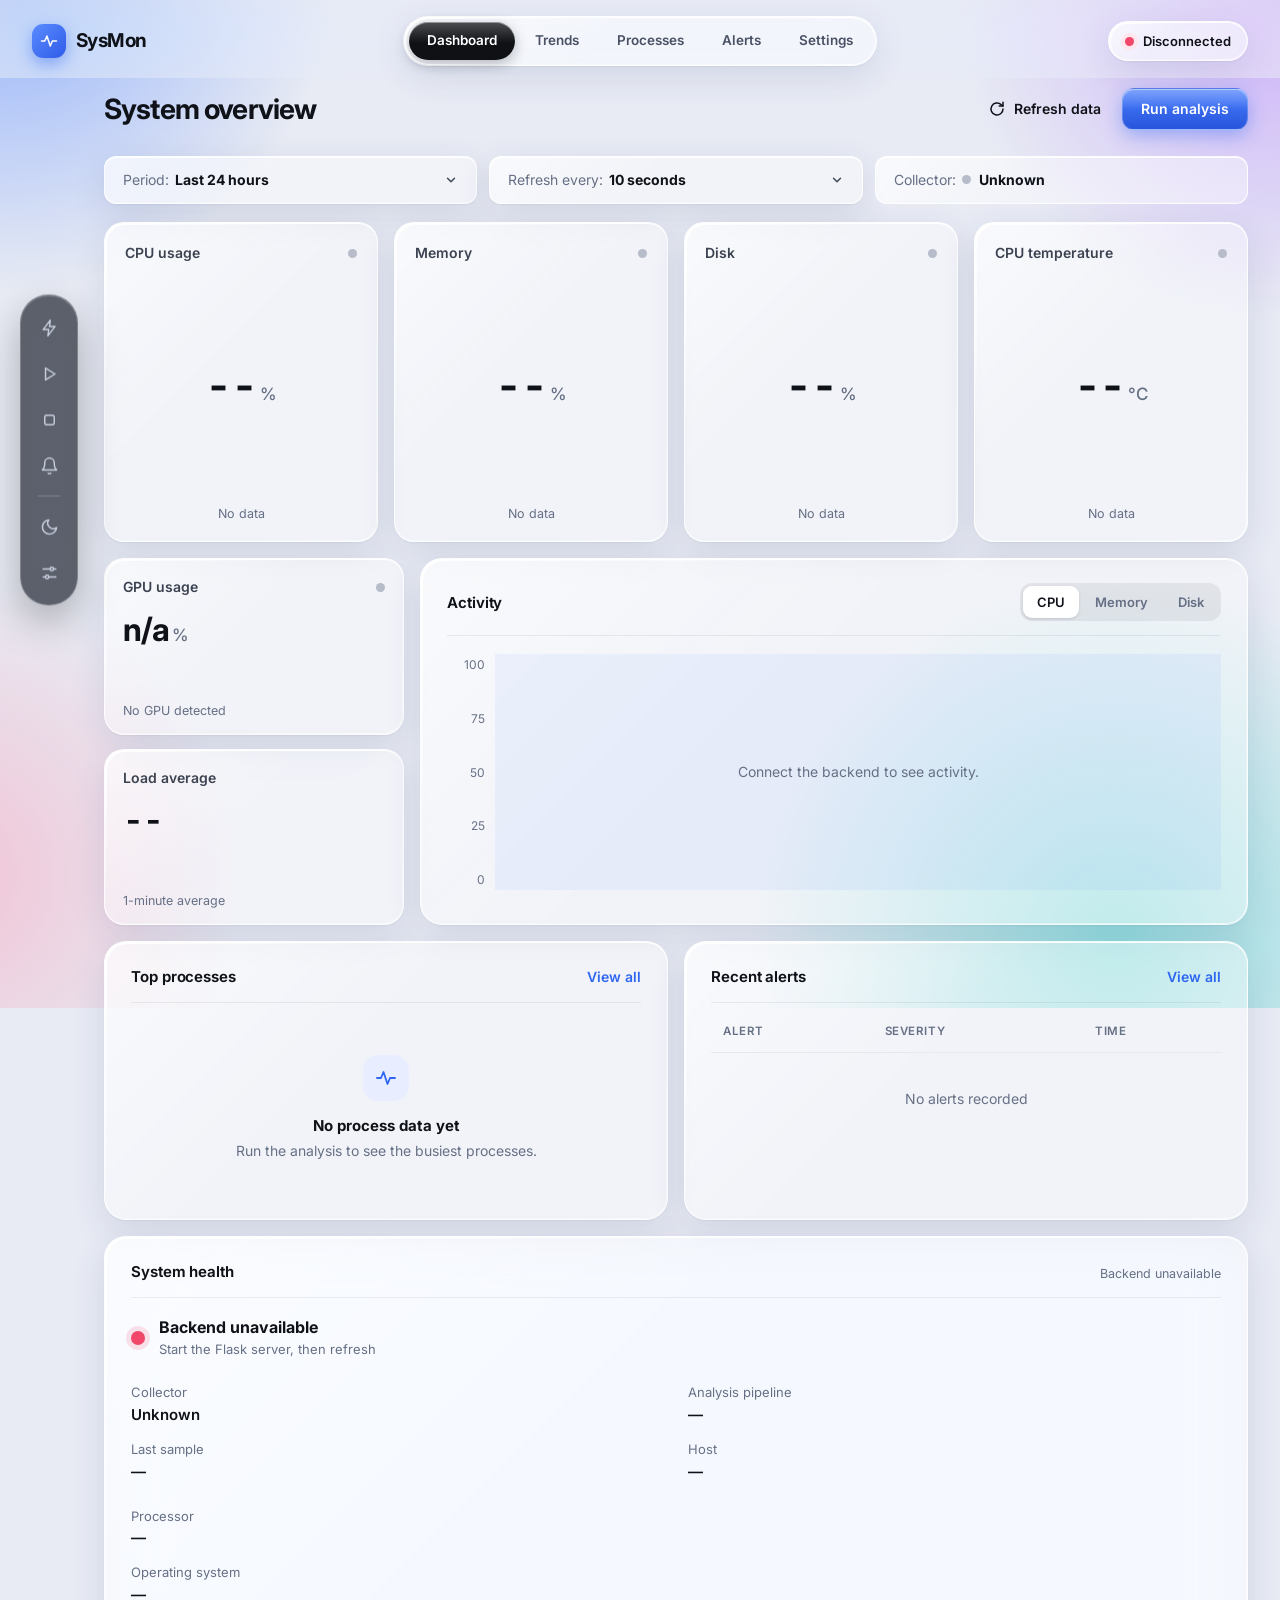
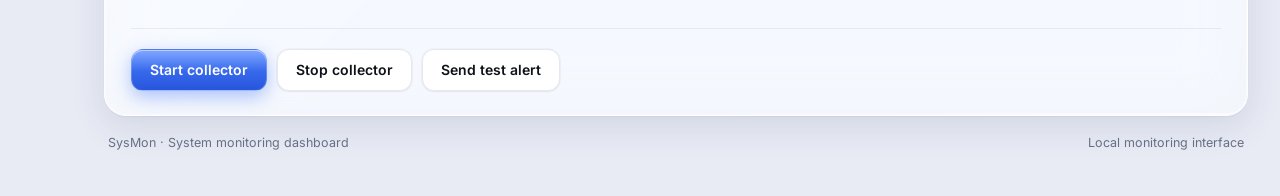
==== commit 638f97d3: "Merge pull request #68 from god-of-rta/feature/p2-report-and-slides Feature/p2 report and slides" ====
--- a/web/index.html
+++ b/web/index.html
@@ -146,12 +146,15 @@
                         </div>
                     </div>
 
-                    <div class="activity-chart-container">
-                        <canvas id="performanceChartCanvas" aria-label="Real-time activity chart"></canvas>
-                        <div class="empty-block" id="chartEmpty" style="display: none;">Waiting for monitoring data</div>
-                    </div>
-                    <div id="performanceChart" style="display: none;" aria-hidden="true"></div>
-                    <div class="bars-x" id="chartLabels" style="display: none;" aria-hidden="true"></div>
+                    <div class="bars-wrap">
+                        <div class="bars-y" aria-hidden="true">
+                            <span>100</span><span>75</span><span>50</span><span>25</span><span>0</span>
+                        </div>
+                        <div class="bars" id="performanceChart" role="img" aria-label="Activity chart">
+                            <div class="empty-block">Waiting for monitoring data</div>
+                        </div>
+                        <div class="bars-x" id="chartLabels"></div>
+                    </div>
                 </article>
             </section>
 
@@ -244,7 +247,6 @@
 
     <div class="toast-container" id="toastContainer" aria-live="polite"></div>
 
-    <script src="static/chart.umd.js"></script>
     <script src="js/common.js"></script>
     <script src="js/app.js"></script>
 </body>
--- a/web/style.css
+++ b/web/style.css
@@ -555,19 +555,6 @@
     background: var(--card);
     color: var(--blue);
     box-shadow: 0 1px 3px rgba(20, 24, 40, .1);
-}
-
-.activity-chart-container {
-    position: relative;
-    width: 100%;
-    height: 250px;
-    margin-top: 8px;
-}
-
-.activity-chart-container canvas {
-    position: relative;
-    width: 100% !important;
-    height: 100% !important;
 }
 
 .bars-wrap {
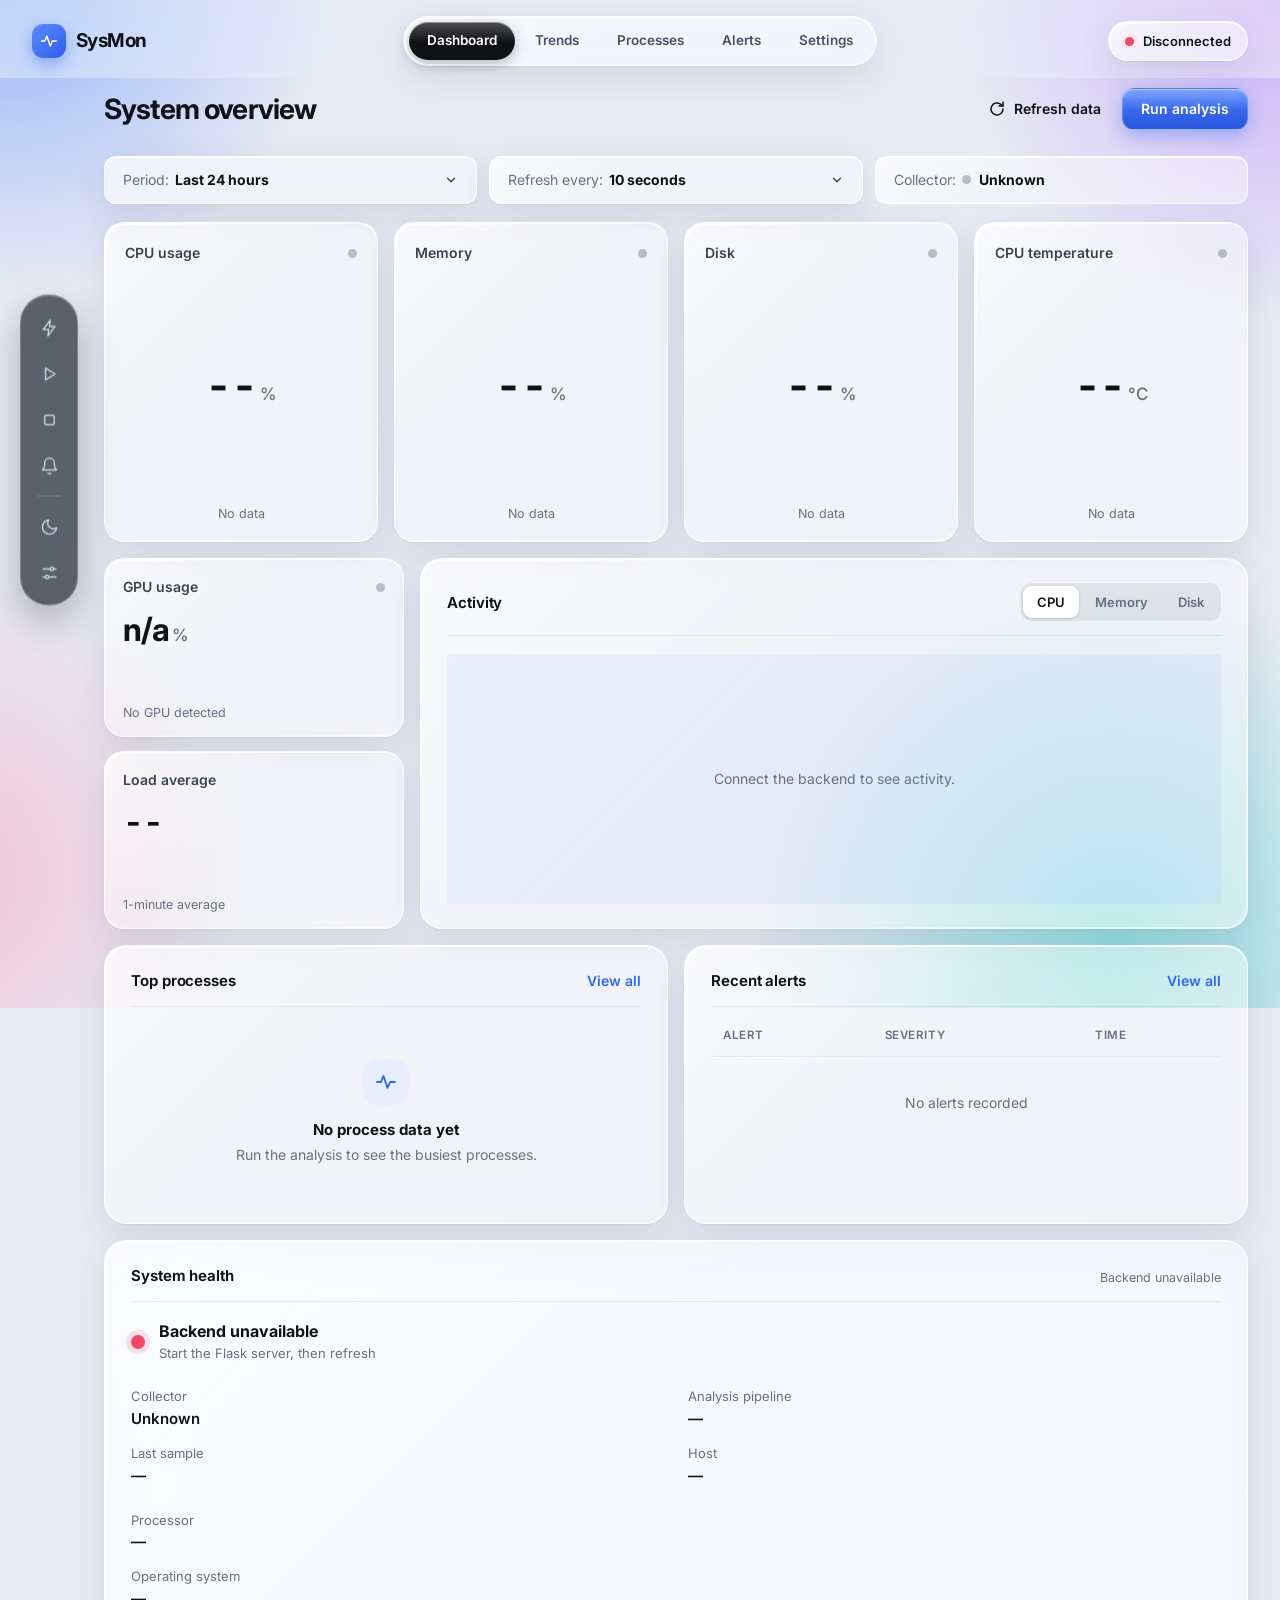
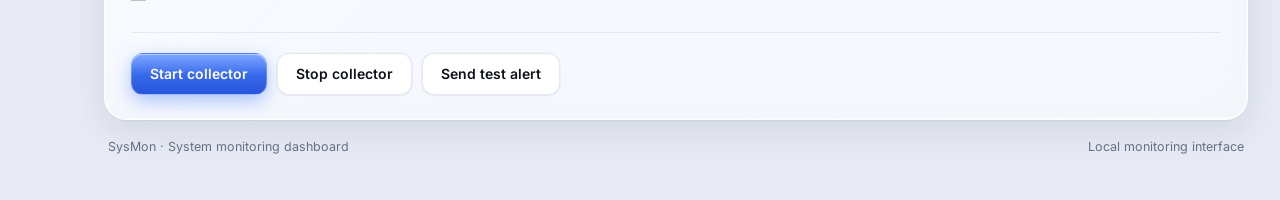
==== commit 4d72c513: "Merge branch 'feature/p1-report-and-slides' into report" ====
--- a/web/index.html
+++ b/web/index.html
@@ -146,15 +146,12 @@
                         </div>
                     </div>
 
-                    <div class="bars-wrap">
-                        <div class="bars-y" aria-hidden="true">
-                            <span>100</span><span>75</span><span>50</span><span>25</span><span>0</span>
-                        </div>
-                        <div class="bars" id="performanceChart" role="img" aria-label="Activity chart">
-                            <div class="empty-block">Waiting for monitoring data</div>
-                        </div>
-                        <div class="bars-x" id="chartLabels"></div>
-                    </div>
+                    <div class="activity-chart-container">
+                        <canvas id="performanceChartCanvas" aria-label="Real-time activity chart"></canvas>
+                        <div class="empty-block" id="chartEmpty" style="display: none;">Waiting for monitoring data</div>
+                    </div>
+                    <div id="performanceChart" style="display: none;" aria-hidden="true"></div>
+                    <div class="bars-x" id="chartLabels" style="display: none;" aria-hidden="true"></div>
                 </article>
             </section>
 
@@ -247,6 +244,7 @@
 
     <div class="toast-container" id="toastContainer" aria-live="polite"></div>
 
+    <script src="static/chart.umd.js"></script>
     <script src="js/common.js"></script>
     <script src="js/app.js"></script>
 </body>
--- a/web/style.css
+++ b/web/style.css
@@ -555,6 +555,19 @@
     background: var(--card);
     color: var(--blue);
     box-shadow: 0 1px 3px rgba(20, 24, 40, .1);
+}
+
+.activity-chart-container {
+    position: relative;
+    width: 100%;
+    height: 250px;
+    margin-top: 8px;
+}
+
+.activity-chart-container canvas {
+    position: relative;
+    width: 100% !important;
+    height: 100% !important;
 }
 
 .bars-wrap {
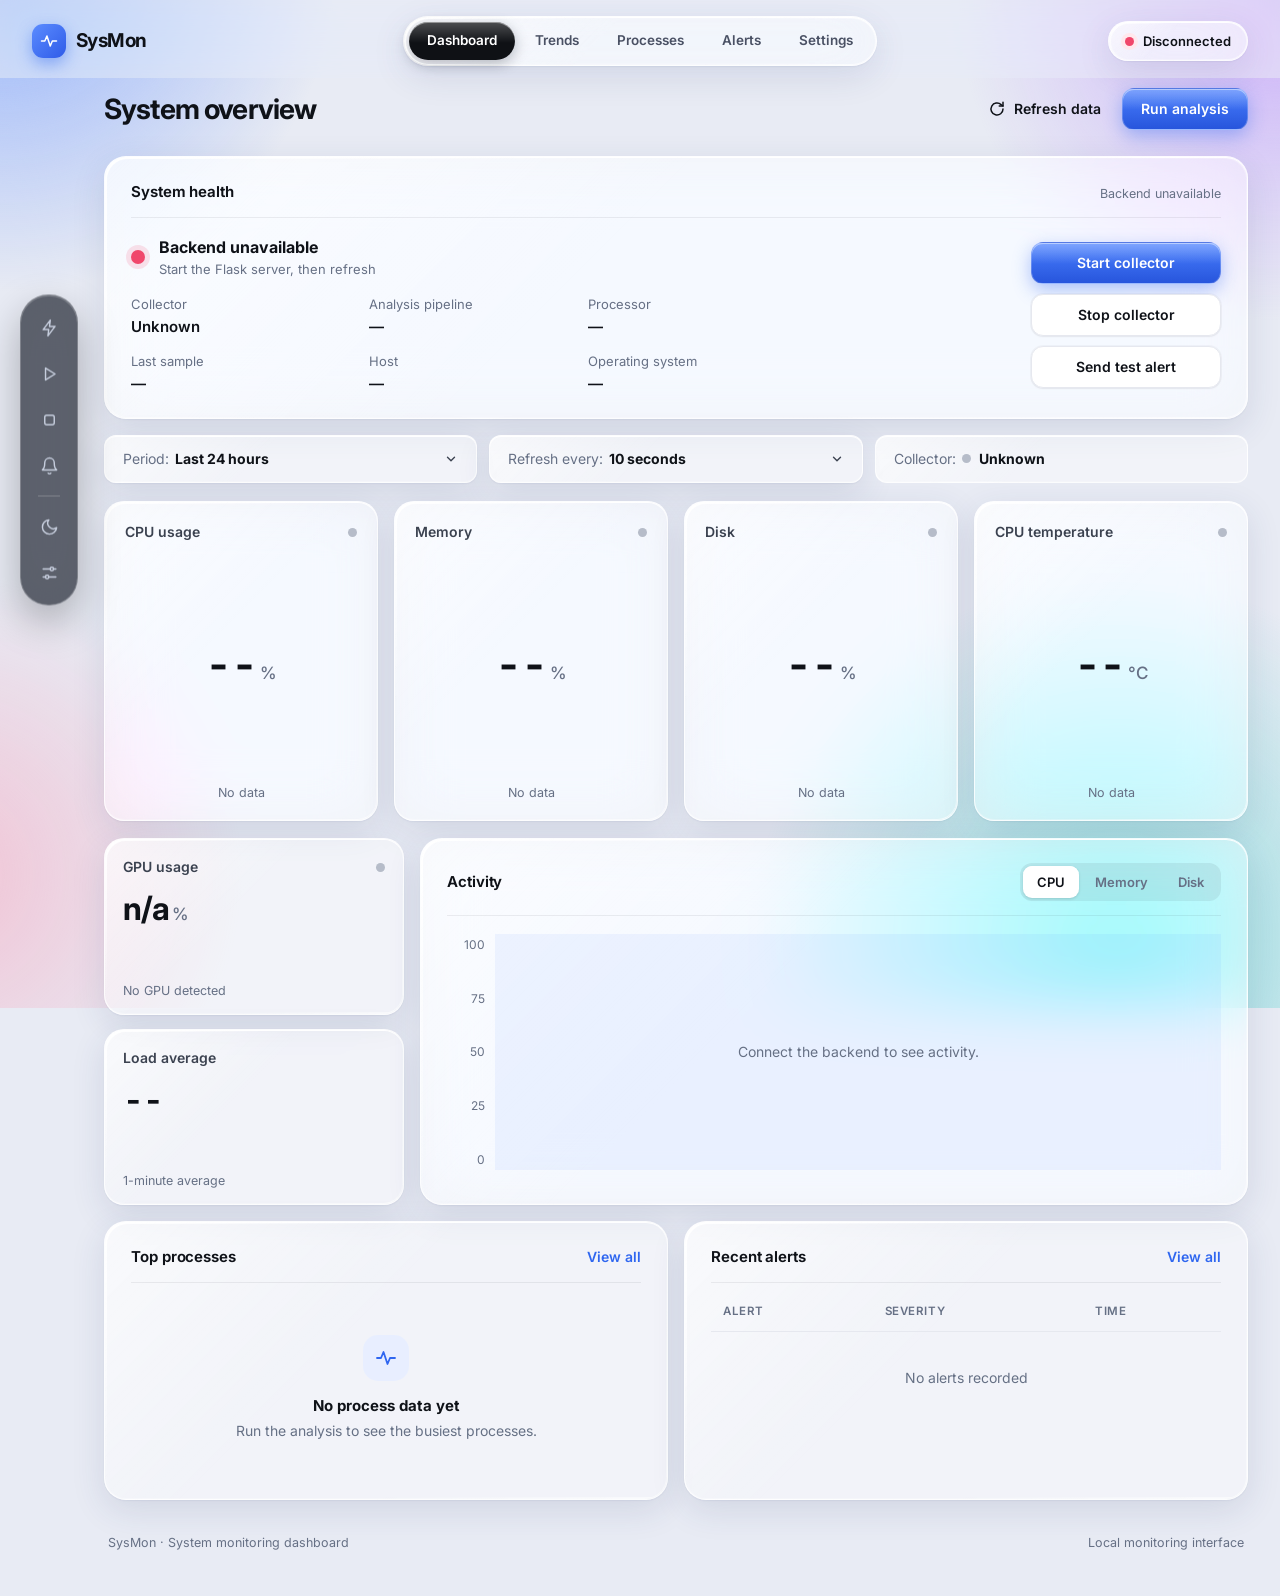
==== commit 8e6593ef: "feat(p3): update frontend" ====
--- a/web/index.html
+++ b/web/index.html
@@ -38,162 +38,8 @@
                 </div>
             </header>
 
-            <!-- FILTER PILLS -->
-            <section class="pill-row" aria-label="Dashboard controls">
-                <label class="pill">
-                    <span>Period:</span>
-                    <select id="dashboardRange">
-                        <option value="1h">Last hour</option>
-                        <option value="24h" selected>Last 24 hours</option>
-                        <option value="7d">Last 7 days</option>
-                    </select>
-                </label>
-
-                <label class="pill">
-                    <span>Refresh every:</span>
-                    <select id="refreshInterval">
-                        <option value="5">5 seconds</option>
-                        <option value="10" selected>10 seconds</option>
-                        <option value="30">30 seconds</option>
-                        <option value="60">1 minute</option>
-                    </select>
-                </label>
-
-                <div class="pill">
-                    <span>Collector:</span>
-                    <strong><span class="status-indicator" id="collectorDot"></span><span id="collectorStatus">Not
-                            running</span></strong>
-                </div>
-            </section>
-
-            <!-- GAUGES -->
-            <section class="dial-grid" aria-label="Key metrics">
-                <article class="stat-card dial-card" data-dial="cpu">
-                    <div class="stat-head"><span>CPU usage</span><i class="level-dot" id="cpuLevel"></i></div>
-                    <div class="dial">
-                        <svg class="dial-svg" viewBox="0 0 230 230" aria-hidden="true"></svg>
-                        <div class="dial-center">
-                            <div class="stat-value"><strong id="cpuValue">--</strong><span class="stat-unit">%</span>
-                            </div>
-                        </div>
-                    </div>
-                    <div class="stat-meta" id="cpuMeta">No data</div>
-                </article>
-                <article class="stat-card dial-card" data-dial="memory">
-                    <div class="stat-head"><span>Memory</span><i class="level-dot" id="memoryLevel"></i></div>
-                    <div class="dial">
-                        <svg class="dial-svg" viewBox="0 0 230 230" aria-hidden="true"></svg>
-                        <div class="dial-center">
-                            <div class="stat-value"><strong id="memoryValue">--</strong><span class="stat-unit">%</span>
-                            </div>
-                        </div>
-                    </div>
-                    <div class="stat-meta" id="memoryMeta">No data</div>
-                </article>
-                <article class="stat-card dial-card" data-dial="disk">
-                    <div class="stat-head"><span>Disk</span><i class="level-dot" id="diskLevel"></i></div>
-                    <div class="dial">
-                        <svg class="dial-svg" viewBox="0 0 230 230" aria-hidden="true"></svg>
-                        <div class="dial-center">
-                            <div class="stat-value"><strong id="diskValue">--</strong><span class="stat-unit">%</span>
-                            </div>
-                        </div>
-                    </div>
-                    <div class="stat-meta" id="diskMeta">No data</div>
-                </article>
-                <article class="stat-card dial-card" data-dial="temperature">
-                    <div class="stat-head"><span>CPU temperature</span><i class="level-dot" id="temperatureLevel"></i>
-                    </div>
-                    <div class="dial">
-                        <svg class="dial-svg" viewBox="0 0 230 230" aria-hidden="true"></svg>
-                        <div class="dial-center">
-                            <div class="stat-value"><strong id="temperatureValue">--</strong><span
-                                    class="stat-unit">°C</span></div>
-                        </div>
-                    </div>
-                    <div class="stat-meta" id="temperatureMeta">No data</div>
-                </article>
-            </section>
-
-            <!-- COMPACT STATS + ACTIVITY -->
-            <section class="dash-top">
-
-                <div class="stat-grid">
-                    <article class="stat-card">
-                        <div class="stat-head"><span>GPU usage</span><i class="level-dot" id="gpuLevel"></i></div>
-                        <div class="stat-value"><strong id="gpuValue">n/a</strong><span class="stat-unit">%</span></div>
-                        <svg class="spark" id="gpuSpark" viewBox="0 0 120 34" preserveAspectRatio="none"
-                            aria-hidden="true"></svg>
-                        <div class="stat-meta" id="gpuMeta">No GPU detected</div>
-                    </article>
-
-                    <article class="stat-card">
-                        <div class="stat-head"><span>Load average</span></div>
-                        <div class="stat-value"><strong id="loadValue">--</strong></div>
-                        <svg class="spark" id="loadSpark" viewBox="0 0 120 34" preserveAspectRatio="none"
-                            aria-hidden="true"></svg>
-                        <div class="stat-meta" id="loadMeta">1-minute average</div>
-                    </article>
-                </div>
-
-                <article class="panel">
-                    <div class="panel-heading">
-                        <h2>Activity</h2>
-                        <div class="segmented" id="metricSwitch" role="group" aria-label="Metric shown in the chart">
-                            <button type="button" class="active" data-metric="cpu_pct">CPU</button>
-                            <button type="button" data-metric="mem_used_pct">Memory</button>
-                            <button type="button" data-metric="disk_used_pct">Disk</button>
-                        </div>
-                    </div>
-
-                    <div class="activity-chart-container">
-                        <canvas id="performanceChartCanvas" aria-label="Real-time activity chart"></canvas>
-                        <div class="empty-block" id="chartEmpty" style="display: none;">Waiting for monitoring data</div>
-                    </div>
-                    <div id="performanceChart" style="display: none;" aria-hidden="true"></div>
-                    <div class="bars-x" id="chartLabels" style="display: none;" aria-hidden="true"></div>
-                </article>
-            </section>
-
-            <!-- PROCESSES + ALERTS -->
-            <section class="split">
-                <article class="panel">
-                    <div class="panel-heading">
-                        <h2>Top processes</h2>
-                        <a href="processes.html" class="link">View all</a>
-                    </div>
-                    <ul class="rank-list" id="topProcesses">
-                        <li class="empty-state"><strong>No process data yet</strong>Run the analysis to see the busiest
-                            processes.</li>
-                    </ul>
-                </article>
-
-                <article class="panel">
-                    <div class="panel-heading">
-                        <h2>Recent alerts</h2>
-                        <a href="alerts.html" class="link">View all</a>
-                    </div>
-                    <div class="table-wrap">
-                        <table>
-                            <thead>
-                                <tr>
-                                    <th>Alert</th>
-                                    <th>Severity</th>
-                                    <th>Time</th>
-                                </tr>
-                            </thead>
-                            <tbody id="recentAlerts">
-                                <tr>
-                                    <td colspan="3" class="empty-cell">No alerts recorded</td>
-                                </tr>
-                            </tbody>
-                        </table>
-                    </div>
-                </article>
-            </section>
-
             <!-- HEALTH -->
-            <section class="panel">
+            <section class="panel health-panel">
                 <div class="panel-heading">
                     <h2>System health</h2>
                     <span class="stat-meta" id="lastUpdated" style="padding:0">Not updated yet</span>
@@ -235,6 +81,163 @@
                 </div>
             </section>
 
+            <!-- FILTER PILLS -->
+            <section class="pill-row" aria-label="Dashboard controls">
+                <label class="pill">
+                    <span>Period:</span>
+                    <select id="dashboardRange">
+                        <option value="1h">Last hour</option>
+                        <option value="24h" selected>Last 24 hours</option>
+                        <option value="7d">Last 7 days</option>
+                    </select>
+                </label>
+
+                <label class="pill">
+                    <span>Refresh every:</span>
+                    <select id="refreshInterval">
+                        <option value="5">5 seconds</option>
+                        <option value="10" selected>10 seconds</option>
+                        <option value="30">30 seconds</option>
+                        <option value="60">1 minute</option>
+                    </select>
+                </label>
+
+                <div class="pill">
+                    <span>Collector:</span>
+                    <strong><span class="status-indicator" id="collectorDot"></span><span id="collectorStatus">Not
+                            running</span></strong>
+                </div>
+            </section>
+
+            <!-- GAUGES -->
+            <section class="dial-grid" aria-label="Key metrics">
+                <article class="stat-card dial-card" data-dial="cpu">
+                    <div class="stat-head"><span>CPU usage</span><i class="level-dot" id="cpuLevel"></i></div>
+                    <div class="dial">
+                        <svg class="dial-svg" viewBox="0 0 230 230" aria-hidden="true"></svg>
+                        <div class="dial-center">
+                            <div class="stat-value"><strong id="cpuValue">--</strong><span class="stat-unit">%</span>
+                            </div>
+                        </div>
+                    </div>
+                    <div class="stat-meta" id="cpuMeta">No data</div>
+                </article>
+                <article class="stat-card dial-card" data-dial="memory">
+                    <div class="stat-head"><span>Memory</span><i class="level-dot" id="memoryLevel"></i></div>
+                    <div class="dial">
+                        <svg class="dial-svg" viewBox="0 0 230 230" aria-hidden="true"></svg>
+                        <div class="dial-center">
+                            <div class="stat-value"><strong id="memoryValue">--</strong><span class="stat-unit">%</span>
+                            </div>
+                        </div>
+                    </div>
+                    <div class="stat-meta" id="memoryMeta">No data</div>
+                </article>
+                <article class="stat-card dial-card" data-dial="disk">
+                    <div class="stat-head"><span>Disk</span><i class="level-dot" id="diskLevel"></i></div>
+                    <div class="dial">
+                        <svg class="dial-svg" viewBox="0 0 230 230" aria-hidden="true"></svg>
+                        <div class="dial-center">
+                            <div class="stat-value"><strong id="diskValue">--</strong><span class="stat-unit">%</span>
+                            </div>
+                        </div>
+                    </div>
+                    <div class="stat-meta" id="diskMeta">No data</div>
+                </article>
+                <article class="stat-card dial-card" data-dial="temperature">
+                    <div class="stat-head"><span>CPU temperature</span><i class="level-dot" id="temperatureLevel"></i>
+                    </div>
+                    <div class="dial">
+                        <svg class="dial-svg" viewBox="0 0 230 230" aria-hidden="true"></svg>
+                        <div class="dial-center">
+                            <div class="stat-value"><strong id="temperatureValue">--</strong><span
+                                    class="stat-unit">°C</span></div>
+                        </div>
+                    </div>
+                    <div class="stat-meta" id="temperatureMeta">No data</div>
+                </article>
+            </section>
+
+            <!-- COMPACT STATS + ACTIVITY -->
+            <section class="dash-top">
+
+                <div class="stat-grid">
+                    <article class="stat-card">
+                        <div class="stat-head"><span>GPU usage</span><i class="level-dot" id="gpuLevel"></i></div>
+                        <div class="stat-value"><strong id="gpuValue">n/a</strong><span class="stat-unit">%</span></div>
+                        <svg class="spark" id="gpuSpark" viewBox="0 0 120 34" preserveAspectRatio="none"
+                            aria-hidden="true"></svg>
+                        <div class="stat-meta" id="gpuMeta">No GPU detected</div>
+                    </article>
+
+                    <article class="stat-card">
+                        <div class="stat-head"><span>Load average</span></div>
+                        <div class="stat-value"><strong id="loadValue">--</strong></div>
+                        <svg class="spark" id="loadSpark" viewBox="0 0 120 34" preserveAspectRatio="none"
+                            aria-hidden="true"></svg>
+                        <div class="stat-meta" id="loadMeta">1-minute average</div>
+                    </article>
+                </div>
+
+                <article class="panel">
+                    <div class="panel-heading">
+                        <h2>Activity</h2>
+                        <div class="segmented" id="metricSwitch" role="group" aria-label="Metric shown in the chart">
+                            <button type="button" class="active" data-metric="cpu_pct">CPU</button>
+                            <button type="button" data-metric="mem_used_pct">Memory</button>
+                            <button type="button" data-metric="disk_used_pct">Disk</button>
+                        </div>
+                    </div>
+
+                    <div class="bars-wrap">
+                        <div class="bars-y" aria-hidden="true">
+                            <span>100</span><span>75</span><span>50</span><span>25</span><span>0</span>
+                        </div>
+                        <div class="bars" id="performanceChart" role="img" aria-label="Activity chart">
+                            <div class="empty-block">Waiting for monitoring data</div>
+                        </div>
+                        <div class="bars-x" id="chartLabels"></div>
+                    </div>
+                </article>
+            </section>
+
+            <!-- PROCESSES + ALERTS -->
+            <section class="split">
+                <article class="panel">
+                    <div class="panel-heading">
+                        <h2>Top processes</h2>
+                        <a href="processes.html" class="link">View all</a>
+                    </div>
+                    <ul class="rank-list" id="topProcesses">
+                        <li class="empty-state"><strong>No process data yet</strong>Run the analysis to see the busiest
+                            processes.</li>
+                    </ul>
+                </article>
+
+                <article class="panel">
+                    <div class="panel-heading">
+                        <h2>Recent alerts</h2>
+                        <a href="alerts.html" class="link">View all</a>
+                    </div>
+                    <div class="table-wrap">
+                        <table>
+                            <thead>
+                                <tr>
+                                    <th>Alert</th>
+                                    <th>Severity</th>
+                                    <th>Time</th>
+                                </tr>
+                            </thead>
+                            <tbody id="recentAlerts">
+                                <tr>
+                                    <td colspan="3" class="empty-cell">No alerts recorded</td>
+                                </tr>
+                            </tbody>
+                        </table>
+                    </div>
+                </article>
+            </section>
+
             <footer class="page-footer">
                 <span>SysMon · System monitoring dashboard</span>
                 <span>Local monitoring interface</span>
@@ -244,7 +247,6 @@
 
     <div class="toast-container" id="toastContainer" aria-live="polite"></div>
 
-    <script src="static/chart.umd.js"></script>
     <script src="js/common.js"></script>
     <script src="js/app.js"></script>
 </body>
--- a/web/style.css
+++ b/web/style.css
@@ -555,19 +555,6 @@
     background: var(--card);
     color: var(--blue);
     box-shadow: 0 1px 3px rgba(20, 24, 40, .1);
-}
-
-.activity-chart-container {
-    position: relative;
-    width: 100%;
-    height: 250px;
-    margin-top: 8px;
-}
-
-.activity-chart-container canvas {
-    position: relative;
-    width: 100% !important;
-    height: 100% !important;
 }
 
 .bars-wrap {
@@ -3137,4 +3124,629 @@
     :root[data-theme="dark"] {
         --glass-bg: rgba(28, 33, 48, .94);
     }
+}
+
+
+/* ==================================================================
+   Motion + effects pack
+   Entrance choreography, glowing dials, orbiting card highlight,
+   sliding nav pill, ripples, page transitions and ambient grain.
+   Everything is disabled for users who prefer reduced motion.
+=================================================================== */
+@property --ang {
+    syntax: "<angle>";
+    inherits: false;
+    initial-value: 0deg;
+}
+
+@keyframes materialize {
+    from {
+        opacity: 0;
+        transform: translateY(16px) scale(.985);
+    }
+
+    to {
+        opacity: 1;
+        transform: none;
+    }
+}
+
+@keyframes pop {
+    from {
+        opacity: 0;
+        transform: translateY(22px) scale(.93);
+    }
+
+    to {
+        opacity: 1;
+        transform: none;
+    }
+}
+
+@keyframes orbit {
+    to {
+        --ang: 360deg;
+    }
+}
+
+@keyframes dial-alert {
+    50% {
+        filter: drop-shadow(0 0 15px color-mix(in srgb, var(--dial) 70%, transparent));
+    }
+}
+
+@keyframes brand-glow {
+    50% {
+        box-shadow: 0 6px 24px rgba(79, 132, 255, .75);
+    }
+}
+
+@keyframes bar-grow {
+    from {
+        transform: scaleY(0);
+    }
+
+    to {
+        transform: scaleY(1);
+    }
+}
+
+@keyframes fill-in {
+    from {
+        width: 0;
+    }
+}
+
+@keyframes ripple {
+    to {
+        transform: scale(1);
+        opacity: 0;
+    }
+}
+
+@keyframes badge-pop {
+    0% {
+        transform: scale(0);
+    }
+
+    70% {
+        transform: scale(1.25);
+    }
+
+    100% {
+        transform: scale(1);
+    }
+}
+
+@keyframes toast-spring {
+    from {
+        opacity: 0;
+        transform: translateX(34px) scale(.92);
+    }
+
+    to {
+        opacity: 1;
+        transform: none;
+    }
+}
+
+@keyframes scroll-progress {
+    to {
+        transform: scaleX(1);
+    }
+}
+
+/* ---------- page transitions (Chromium) ---------- */
+@view-transition {
+    navigation: auto;
+}
+
+.topnav {
+    view-transition-name: topnav;
+}
+
+.rail {
+    view-transition-name: rail;
+}
+
+::view-transition-old(root),
+::view-transition-new(root) {
+    animation-duration: .35s;
+}
+
+/* ---------- entrance choreography ---------- */
+.workspace>*:not(.savebar) {
+    animation: materialize .7s var(--ease) both;
+}
+
+.workspace>.dial-grid,
+.workspace>.dash-top {
+    animation: none;
+}
+
+.dial-grid>*,
+.dash-top>* {
+    animation: pop .75s var(--ease) both;
+}
+
+.dial-grid>:nth-child(1) {
+    animation-delay: .10s;
+}
+
+.dial-grid>:nth-child(2) {
+    animation-delay: .18s;
+}
+
+.dial-grid>:nth-child(3) {
+    animation-delay: .26s;
+}
+
+.dial-grid>:nth-child(4) {
+    animation-delay: .34s;
+}
+
+.dash-top>:nth-child(1) {
+    animation-delay: .42s;
+}
+
+.dash-top>:nth-child(2) {
+    animation-delay: .50s;
+}
+
+/* ---------- dials ---------- */
+.dial-svg {
+    filter: drop-shadow(0 0 7px color-mix(in srgb, var(--dial) 38%, transparent));
+    transition: filter .4s;
+}
+
+.dial-card[data-level="crit"] .dial-svg {
+    animation: dial-alert 1.8s ease-in-out infinite;
+}
+
+.dial {
+    transition: transform .5s var(--ease);
+}
+
+.stat-value strong,
+.dial-center strong {
+    font-variant-numeric: tabular-nums;
+}
+
+@media (hover: hover) {
+    .dial-card:hover .dial {
+        transform: scale(1.035);
+    }
+
+    /* a point of light orbits the rim of the hovered card */
+    .stat-card:hover::after,
+    .panel:hover::after {
+        background: conic-gradient(from var(--ang), transparent 0 52%, var(--glass-rim-a) 74%, transparent 94%);
+        animation: orbit 2.8s linear infinite;
+    }
+}
+
+/* ---------- charts and lists ---------- */
+.bars.grow .bar i {
+    transform-origin: bottom;
+    animation: bar-grow .95s var(--ease) both;
+    animation-delay: calc(var(--i, 0) * 30ms + .25s);
+}
+
+#topProcesses.grow .rank-track i {
+    animation: fill-in 1.1s var(--ease) both .35s;
+}
+
+#topProcesses.grow .rank-row {
+    animation: materialize .6s var(--ease) both;
+}
+
+#topProcesses.grow .rank-row:nth-child(2) {
+    animation-delay: .06s;
+}
+
+#topProcesses.grow .rank-row:nth-child(3) {
+    animation-delay: .12s;
+}
+
+#topProcesses.grow .rank-row:nth-child(4) {
+    animation-delay: .18s;
+}
+
+#topProcesses.grow .rank-row:nth-child(5) {
+    animation-delay: .24s;
+}
+
+/* ---------- navigation ---------- */
+.pill-link {
+    position: relative;
+    z-index: 1;
+}
+
+.pill-indicator {
+    position: absolute;
+    top: 5px;
+    left: 0;
+    z-index: 0;
+    height: 38px;
+    border-radius: 999px;
+    background: linear-gradient(180deg, rgba(255, 255, 255, .26), rgba(255, 255, 255, 0) 55%), var(--pill-active-bg, #0f1115);
+    box-shadow: inset 0 1px 0 rgba(255, 255, 255, .4), 0 4px 14px rgba(8, 12, 24, .28);
+    transition: transform .55s cubic-bezier(.34, 1.36, .5, 1), width .55s cubic-bezier(.34, 1.36, .5, 1);
+    pointer-events: none;
+}
+
+/* the sliding indicator is now the highlight */
+.pill-link.active {
+    background: none;
+    box-shadow: none;
+}
+
+.brand-mark {
+    animation: brand-glow 3.4s ease-in-out infinite;
+}
+
+.nav-count {
+    animation: badge-pop .55s cubic-bezier(.34, 1.56, .64, 1) both;
+}
+
+.rail-btn {
+    transition: background .15s, color .15s, transform .25s cubic-bezier(.34, 1.56, .64, 1), box-shadow .15s;
+}
+
+@media (hover: hover) {
+    .rail-btn:hover {
+        transform: scale(1.14);
+    }
+}
+
+/* ---------- buttons ---------- */
+.btn {
+    position: relative;
+    overflow: hidden;
+}
+
+.btn-primary::after {
+    content: "";
+    position: absolute;
+    inset: 0;
+    background: linear-gradient(105deg, transparent 35%, rgba(255, 255, 255, .5) 50%, transparent 65%);
+    transform: translateX(-130%);
+    pointer-events: none;
+}
+
+@media (hover: hover) {
+    .btn-primary:hover::after {
+        transform: translateX(130%);
+        transition: transform .8s var(--ease);
+    }
+}
+
+.ripple {
+    position: absolute;
+    border-radius: 50%;
+    background: rgba(255, 255, 255, .45);
+    transform: scale(0);
+    animation: ripple .65s ease-out forwards;
+    pointer-events: none;
+}
+
+.btn-quiet .ripple,
+.btn-ghost .ripple {
+    background: rgba(79, 132, 255, .3);
+}
+
+.toast {
+    animation: toast-spring .5s cubic-bezier(.34, 1.4, .5, 1), toast-out .3s ease 3.7s forwards;
+}
+
+/* ---------- ambient: film grain + scroll progress ---------- */
+body::after {
+    content: "";
+    position: fixed;
+    inset: 0;
+    z-index: -1;
+    pointer-events: none;
+    opacity: .05;
+    mix-blend-mode: overlay;
+    background-image: url("data:image/svg+xml,%3Csvg xmlns='http://www.w3.org/2000/svg' width='160' height='160'%3E%3Cfilter id='n'%3E%3CfeTurbulence type='fractalNoise' baseFrequency='.9' numOctaves='2' stitchTiles='stitch'/%3E%3C/filter%3E%3Crect width='100%25' height='100%25' filter='url(%23n)'/%3E%3C/svg%3E");
+}
+
+@supports (animation-timeline: scroll()) {
+    html::after {
+        content: "";
+        position: fixed;
+        top: 0;
+        left: 0;
+        z-index: 100;
+        width: 100%;
+        height: 3px;
+        background: linear-gradient(90deg, var(--blue), #a78bfa, #2dd4bf);
+        transform: scaleX(0);
+        transform-origin: 0 50%;
+        animation: scroll-progress linear both;
+        animation-timeline: scroll(root);
+        pointer-events: none;
+    }
+}
+
+@media (max-width: 720px) {
+    .dial-card:hover .dial {
+        transform: none;
+    }
+}
+
+@media (prefers-reduced-motion: reduce) {
+
+    *,
+    *::before,
+    *::after {
+        animation-duration: .01ms !important;
+        animation-iteration-count: 1 !important;
+        animation-delay: 0s !important;
+        transition-duration: .01ms !important;
+    }
+
+    html::after {
+        display: none;
+    }
+}
+
+
+/* ==================================================================
+   System health at the top + locked collector buttons + ring effect
+=================================================================== */
+.health-panel {
+    display: grid;
+    grid-template-columns: minmax(0, 1fr) auto;
+    column-gap: 28px;
+    align-items: center;
+    margin-bottom: 16px;
+}
+
+.health-panel .panel-heading {
+    grid-column: 1 / -1;
+}
+
+.health-panel .health-body {
+    grid-column: 1;
+    margin: 0;
+}
+
+.health-panel .health-actions {
+    grid-column: 2;
+    display: flex;
+    flex-direction: column;
+    gap: 10px;
+    min-width: 190px;
+    margin: 0;
+    padding: 0;
+    border-top: 0;
+}
+
+.health-panel .health-actions .btn {
+    justify-content: center;
+    width: 100%;
+}
+
+@media (max-width: 1100px) {
+    .health-panel {
+        grid-template-columns: minmax(0, 1fr);
+    }
+
+    .health-panel .health-actions {
+        grid-column: 1;
+        flex-direction: row;
+        flex-wrap: wrap;
+        min-width: 0;
+        margin-top: 18px;
+        padding-top: 18px;
+        border-top: 1px solid var(--line);
+    }
+
+    .health-panel .health-actions .btn {
+        width: auto;
+    }
+}
+
+/* locked (disabled) controls read clearly as unavailable */
+.btn:disabled:not([aria-busy="true"]) {
+    opacity: .45;
+    filter: saturate(.55);
+    box-shadow: none;
+}
+
+.btn-primary:disabled::after {
+    display: none;
+}
+
+.rail-btn:disabled:not([aria-busy="true"]) {
+    opacity: .3;
+    cursor: not-allowed;
+}
+
+.rail-btn:disabled:not([aria-busy="true"]):hover {
+    transform: none;
+    background: transparent;
+}
+
+/* bell icons wiggle while the test alert rings */
+@keyframes bell-ring {
+
+    0%,
+    100% {
+        transform: rotate(0);
+    }
+
+    10% {
+        transform: rotate(18deg);
+    }
+
+    20% {
+        transform: rotate(-16deg);
+    }
+
+    30% {
+        transform: rotate(13deg);
+    }
+
+    40% {
+        transform: rotate(-10deg);
+    }
+
+    50% {
+        transform: rotate(7deg);
+    }
+
+    60% {
+        transform: rotate(-4deg);
+    }
+
+    70% {
+        transform: rotate(0);
+    }
+}
+
+.rail-btn.ringing svg,
+.btn.ringing {
+    transform-origin: 50% 12%;
+    animation: bell-ring 1.5s ease-in-out;
+}
+
+.rail-btn.ringing {
+    color: #ffd166;
+}
+
+
+/* ==================================================================
+   System health as a slim strip on wide screens
+   (below 1281px the stacked layout above is used)
+=================================================================== */
+@media (min-width: 1281px) {
+    .health-panel {
+        grid-template-columns: minmax(230px, 1.15fr) repeat(3, minmax(0, 1fr)) 176px;
+        grid-template-rows: auto auto;
+        column-gap: 28px;
+        row-gap: 10px;
+        padding: 18px 26px;
+        align-items: center;
+    }
+
+    .health-panel .panel-heading {
+        grid-column: 1;
+        grid-row: 1;
+        display: flex;
+        align-items: baseline;
+        justify-content: space-between;
+        gap: 12px;
+        margin: 0;
+        padding: 0;
+        border: 0;
+    }
+
+    .health-panel .panel-heading h2 {
+        font-size: 12px;
+        font-weight: 700;
+        letter-spacing: .09em;
+        text-transform: uppercase;
+        color: var(--muted);
+    }
+
+    .health-panel .panel-heading .stat-meta {
+        font-size: 12px;
+    }
+
+    .health-panel .health-body {
+        display: contents;
+    }
+
+    .health-panel .health-status {
+        grid-column: 1;
+        grid-row: 2;
+    }
+
+    .health-panel dl.kv:nth-of-type(1) {
+        grid-column: 2;
+        grid-row: 1 / 3;
+    }
+
+    .health-panel dl.kv:nth-of-type(2) {
+        grid-column: 3;
+        grid-row: 1 / 3;
+    }
+
+    .health-panel dl.kv:nth-of-type(3) {
+        grid-column: 4;
+        grid-row: 1 / 3;
+    }
+
+    .health-panel .health-actions {
+        grid-column: 5;
+        grid-row: 1 / 3;
+        gap: 8px;
+        min-width: 0;
+    }
+
+    .health-panel .health-actions .btn {
+        height: 38px;
+        padding: 0 14px;
+        font-size: 13px;
+    }
+}
+
+
+/* health panel: tidy mid-size and phone layouts */
+@media (max-width: 1280px) {
+    .health-panel .health-body {
+        display: grid;
+        grid-template-columns: minmax(190px, 1.1fr) repeat(3, minmax(0, 1fr));
+        gap: 16px 22px;
+        align-items: center;
+    }
+}
+
+@media (max-width: 860px) {
+    .health-panel .health-body {
+        grid-template-columns: repeat(2, minmax(0, 1fr));
+    }
+
+    .health-panel .health-status {
+        grid-column: 1 / -1;
+    }
+}
+
+@media (max-width: 720px) {
+    .health-panel {
+        padding: 18px 18px 16px;
+    }
+
+    .health-panel .health-body {
+        gap: 14px 18px;
+    }
+
+    /* last group: two details side by side instead of a tall column */
+    .health-panel dl.kv:nth-of-type(3) {
+        grid-column: 1 / -1;
+        display: grid;
+        grid-template-columns: repeat(2, minmax(0, 1fr));
+        grid-template-rows: auto auto;
+        grid-auto-flow: column;
+        column-gap: 18px;
+    }
+
+    .health-panel .health-actions {
+        display: grid;
+        grid-template-columns: repeat(2, minmax(0, 1fr));
+        gap: 10px;
+        margin-top: 14px;
+        padding-top: 14px;
+    }
+
+    .health-panel .health-actions .btn {
+        width: 100%;
+        padding: 0 10px;
+    }
+
+    .health-panel .health-actions #startCollector {
+        grid-column: 1 / -1;
+    }
 }
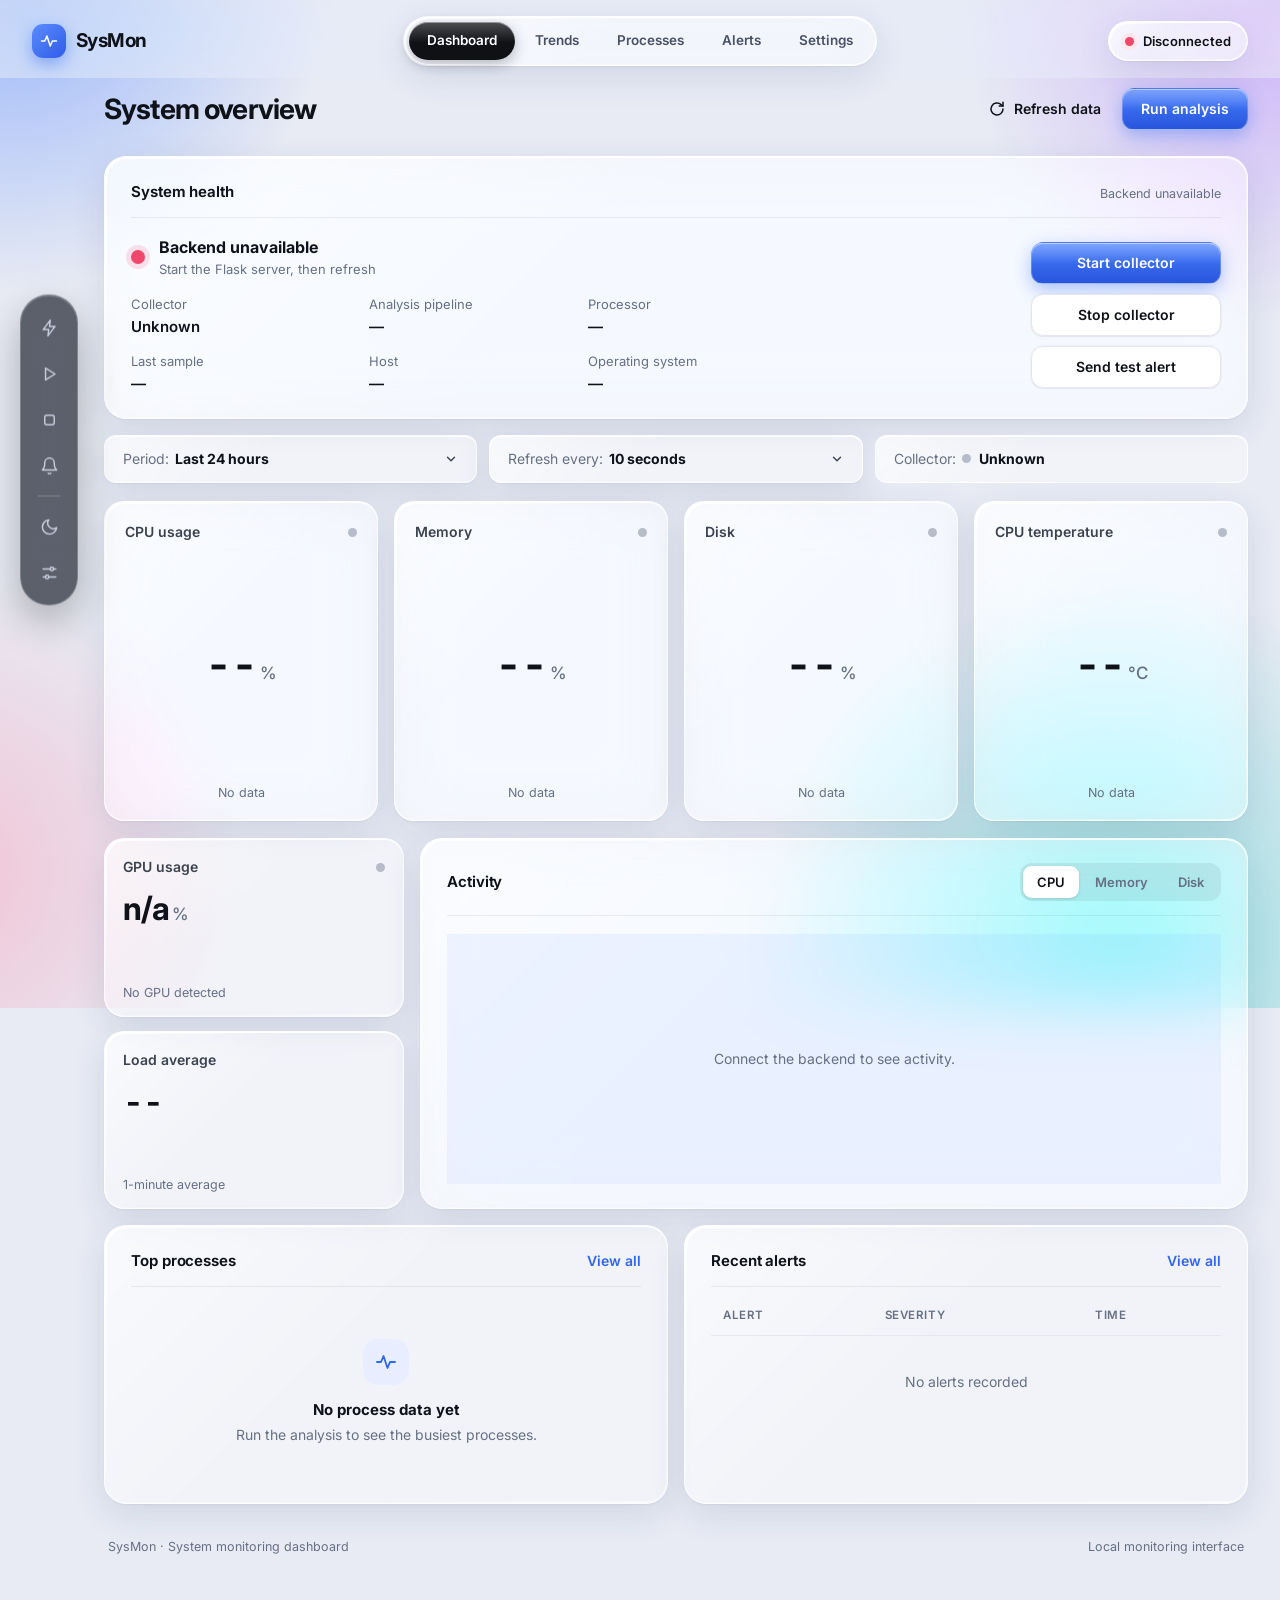
==== commit fa0ef963: "Merge branch 'feature/p3-frontend-update' into main" ====
--- a/web/index.html
+++ b/web/index.html
@@ -189,15 +189,12 @@
                         </div>
                     </div>
 
-                    <div class="bars-wrap">
-                        <div class="bars-y" aria-hidden="true">
-                            <span>100</span><span>75</span><span>50</span><span>25</span><span>0</span>
-                        </div>
-                        <div class="bars" id="performanceChart" role="img" aria-label="Activity chart">
-                            <div class="empty-block">Waiting for monitoring data</div>
-                        </div>
-                        <div class="bars-x" id="chartLabels"></div>
-                    </div>
+                    <div class="activity-chart-container">
+                        <canvas id="performanceChartCanvas" aria-label="Real-time activity chart"></canvas>
+                        <div class="empty-block" id="chartEmpty" style="display: none;">Waiting for monitoring data</div>
+                    </div>
+                    <div id="performanceChart" style="display: none;" aria-hidden="true"></div>
+                    <div class="bars-x" id="chartLabels" style="display: none;" aria-hidden="true"></div>
                 </article>
             </section>
 
@@ -247,6 +244,7 @@
 
     <div class="toast-container" id="toastContainer" aria-live="polite"></div>
 
+    <script src="static/chart.umd.js"></script>
     <script src="js/common.js"></script>
     <script src="js/app.js"></script>
 </body>
--- a/web/style.css
+++ b/web/style.css
@@ -555,6 +555,19 @@
     background: var(--card);
     color: var(--blue);
     box-shadow: 0 1px 3px rgba(20, 24, 40, .1);
+}
+
+.activity-chart-container {
+    position: relative;
+    width: 100%;
+    height: 250px;
+    margin-top: 8px;
+}
+
+.activity-chart-container canvas {
+    position: relative;
+    width: 100% !important;
+    height: 100% !important;
 }
 
 .bars-wrap {
